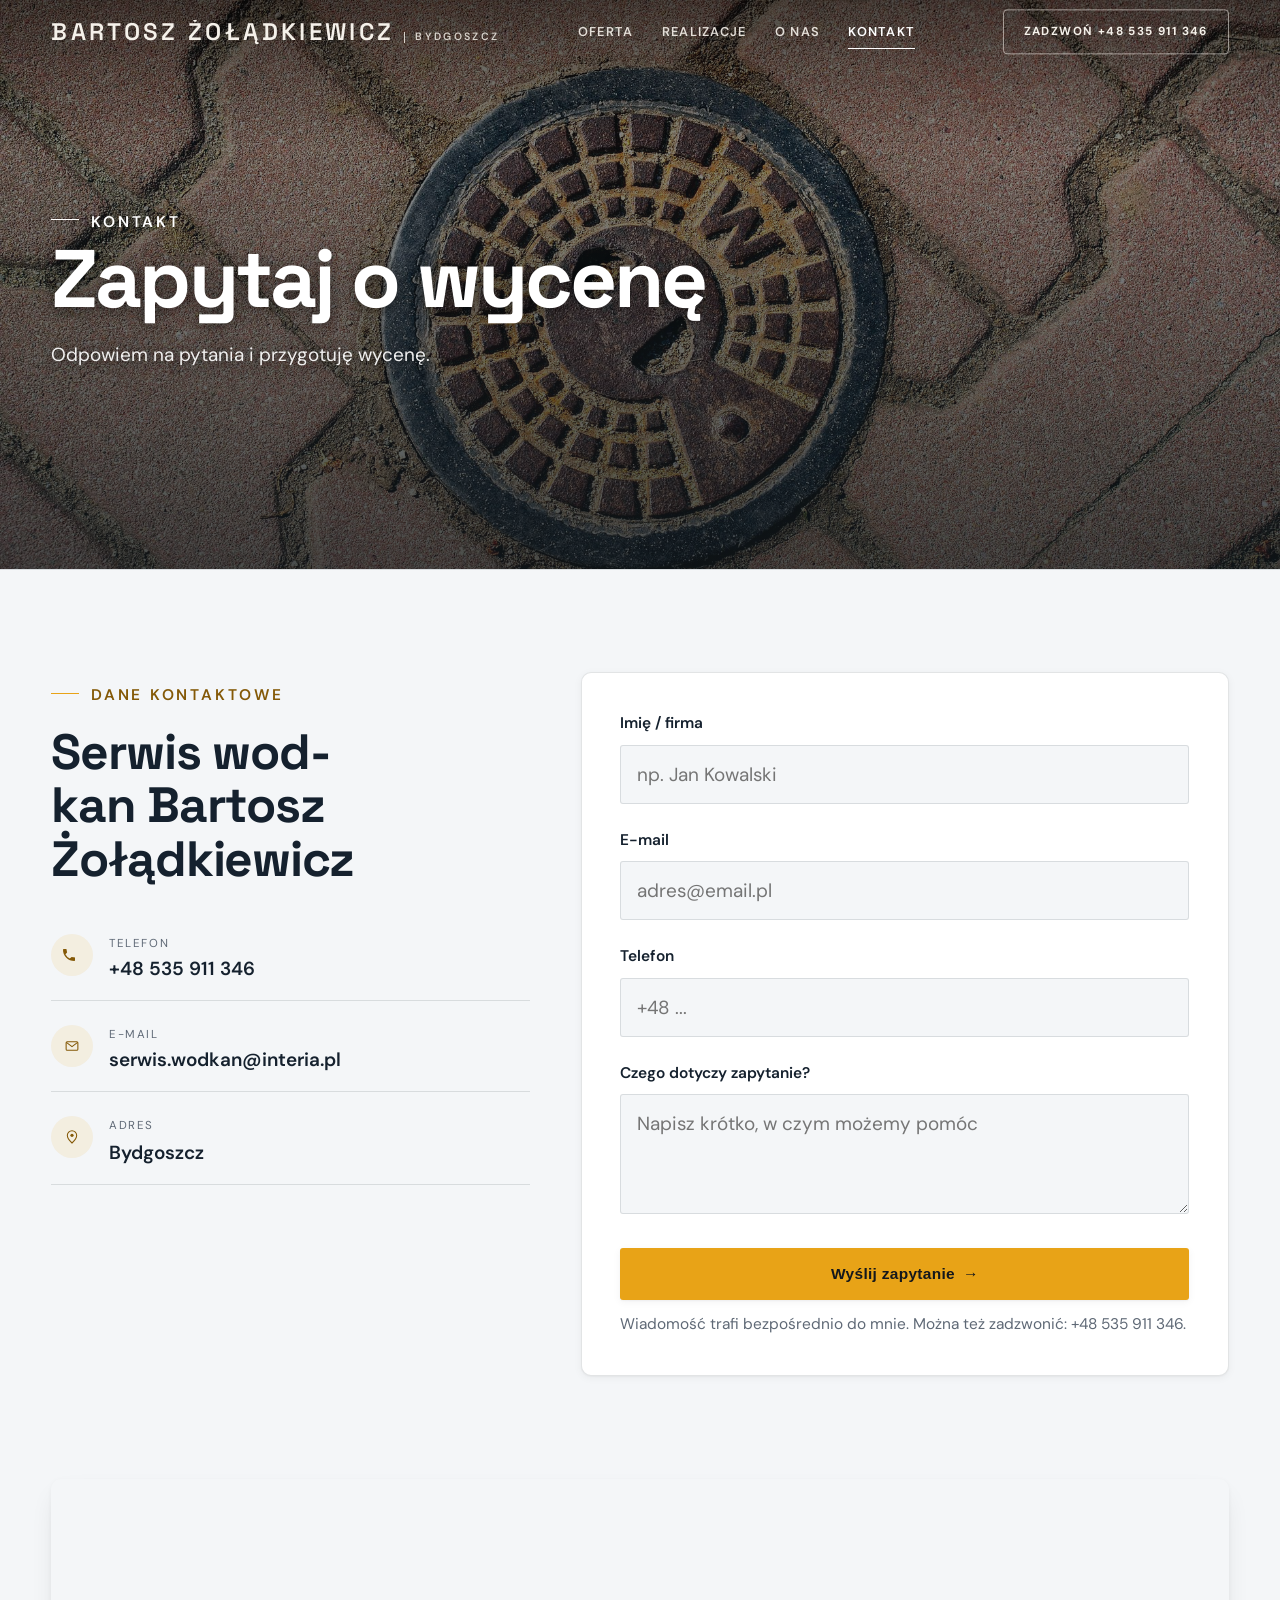
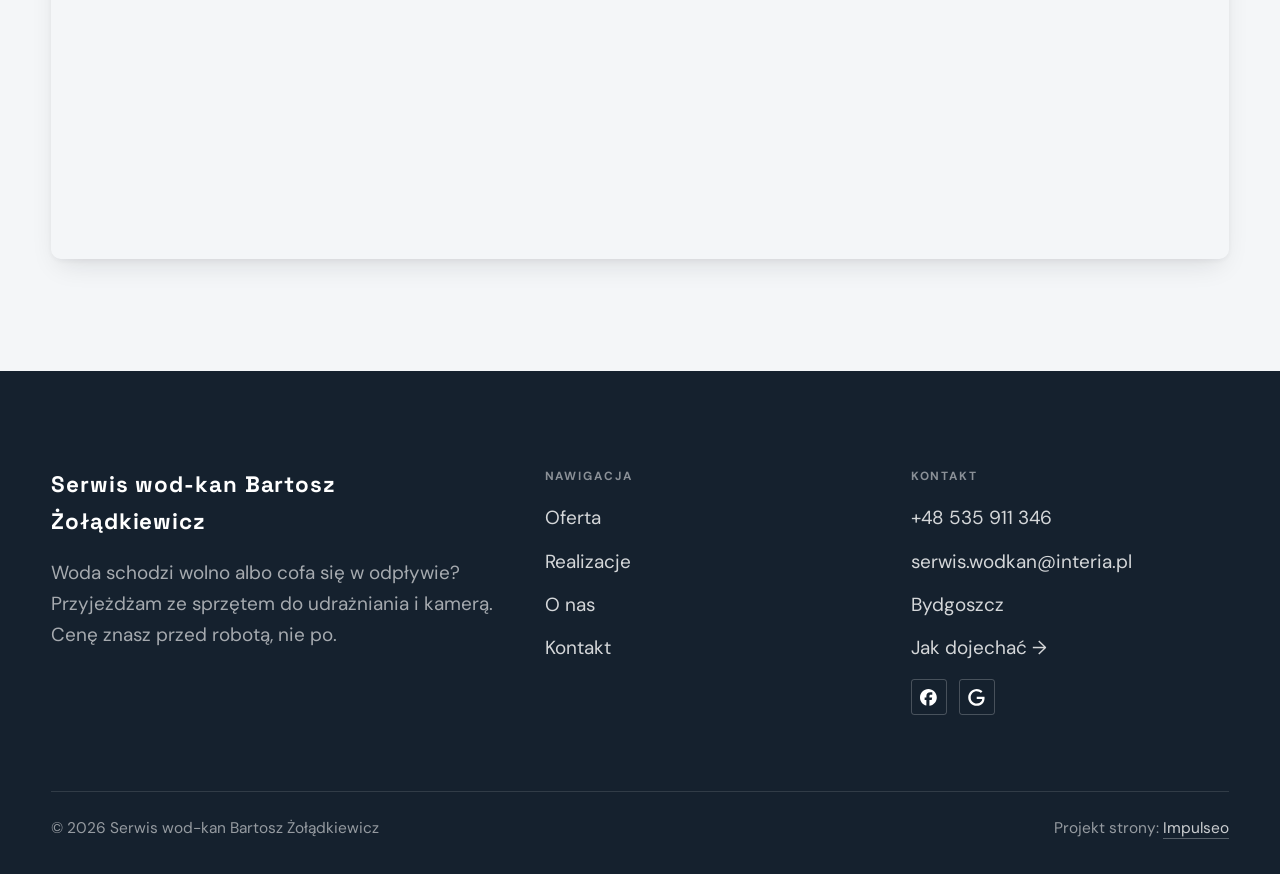
==== kontakt.html @ 0aded5d5 "Demo: Serwis wod-kan Bartosz Żołądkiewicz - udrażnianie kanalizacji, Bydgoszcz Co-Authored-By: Claud" ====
<!DOCTYPE html>
<html lang="pl">
<head>
<meta charset="UTF-8">
<meta name="viewport" content="width=device-width, initial-scale=1.0">
<title>Kontakt - Serwis wod-kan Bartosz Żołądkiewicz</title>
<meta name="description" content="Kontakt Serwis wod-kan Bartosz Żołądkiewicz - Bydgoszcz">
<link rel="canonical" href="https://kris20032.github.io/serwis-wod-kan-bartosz-zoladkiewicz/kontakt.html">
<meta name="robots" content="noindex, nofollow">
<meta property="og:type" content="website">
<meta property="og:locale" content="pl_PL">
<meta property="og:site_name" content="Serwis wod-kan Bartosz Żołądkiewicz">
<meta property="og:title" content="Kontakt - Serwis wod-kan Bartosz Żołądkiewicz">
<meta property="og:description" content="Kontakt Serwis wod-kan Bartosz Żołądkiewicz - Bydgoszcz">
<meta property="og:url" content="https://kris20032.github.io/serwis-wod-kan-bartosz-zoladkiewicz/kontakt.html">
<meta property="og:image" content="https://kris20032.github.io/serwis-wod-kan-bartosz-zoladkiewicz/img/og.jpg">
<meta property="og:image:width" content="1200">
<meta property="og:image:height" content="630">
<meta name="twitter:card" content="summary_large_image">
<link rel="preconnect" href="https://fonts.googleapis.com">
<link rel="preconnect" href="https://fonts.gstatic.com" crossorigin>
<link href="https://fonts.googleapis.com/css2?family=Space+Grotesk:wght@500;600;700&family=DM+Sans:opsz,wght@9..40,400;9..40,500;9..40,600&display=swap" rel="stylesheet">
<link rel="stylesheet" href="assets/styles.css?v=aef503f2">
</head>
<body>

<header class="nav">
  <div class="wrap nav-inner">
    <a class="brand" href="index.html"><span class="name">Bartosz Żołądkiewicz</span><span class="sub">Bydgoszcz</span></a>
    <nav class="nav-links">
      <a href="oferta.html">Oferta</a>
      <a href="realizacje.html">Realizacje</a>
      <a href="o-nas.html">O nas</a>
      <a href="kontakt.html" class="active" aria-current="page">Kontakt</a>
      <a href="tel:+48535911346" class="btn btn-accent">Zadzwoń +48 535 911 346</a>
    </nav>
    <button class="nav-toggle" aria-label="Menu"><span></span><span></span><span></span></button>
  </div>
</header>

<main>
<section class="pagehead">
  <img src="img/g9.jpg" alt="Serwis wod-kan Bartosz Żołądkiewicz - Zapytaj o wycenę" width="1880" height="1253" decoding="async">
  <div class="wrap">
    <span class="eyebrow">Kontakt</span>
    <h1>Zapytaj o wycenę</h1>
    <p>Odpowiem na pytania i przygotuję wycenę.</p>
  </div>
</section>
<section>
  <div class="wrap contact-grid">
    <div class="reveal">
      <span class="eyebrow">Dane kontaktowe</span>
      <h2 style="margin:var(--space-4) 0 var(--space-6)">Serwis wod-kan Bartosz Żołądkiewicz</h2>
      <div class="info-list">
        <div class="info-row"><div class="ic"><svg class="ico-tel" width="16" height="16" viewBox="0 0 24 24" fill="none" aria-hidden="true"><path d="M6.6 10.8a15.5 15.5 0 0 0 6.6 6.6l2.2-2.2a1 1 0 0 1 1-.24 11.4 11.4 0 0 0 3.6.58 1 1 0 0 1 1 1V20a1 1 0 0 1-1 1A17 17 0 0 1 3 4a1 1 0 0 1 1-1h3.5a1 1 0 0 1 1 1c0 1.25.2 2.46.58 3.6a1 1 0 0 1-.25 1l-2.23 2.2Z" fill="currentColor"/></svg></div><div><div class="lbl">Telefon</div><a class="val" href="tel:+48535911346">+48 535 911 346</a></div></div>
        <div class="info-row"><div class="ic"><svg class="ico-mail" width="16" height="16" viewBox="0 0 24 24" fill="none" aria-hidden="true"><rect x="3.2" y="5.5" width="17.6" height="13" rx="1.6" stroke="currentColor" stroke-width="1.6"/><path d="M4 7l8 6 8-6" stroke="currentColor" stroke-width="1.6" stroke-linecap="round" stroke-linejoin="round"/></svg></div><div><div class="lbl">E-mail</div><a class="val" href="mailto:serwis.wodkan@interia.pl">serwis.wodkan@interia.pl</a></div></div>
        <div class="info-row"><div class="ic"><svg class="ico-pin" width="16" height="16" viewBox="0 0 24 24" fill="none" aria-hidden="true"><path d="M12 21s7-6.1 7-11.5A7 7 0 0 0 5 9.5C5 14.9 12 21 12 21Z" stroke="currentColor" stroke-width="1.6" fill="none"/><circle cx="12" cy="9.5" r="2.4" fill="currentColor"/></svg></div><div><div class="lbl">Adres</div><div class="val">Bydgoszcz</div></div></div>
      </div>
    </div>
    <div class="reveal">
      <form class="form" action="https://formsubmit.co/serwis.wodkan@interia.pl" method="POST">
        <input type="hidden" name="_subject" value="Zapytanie ze strony Serwis wod-kan Bartosz Żołądkiewicz">
        <input type="hidden" name="_captcha" value="false">
        <input type="hidden" name="_template" value="table">
        <div class="fld"><label for="name">Imię / firma</label><input id="name" name="name" type="text" placeholder="np. Jan Kowalski" required></div>
        <div class="fld"><label for="email">E-mail</label><input id="email" name="email" type="email" placeholder="adres@email.pl" required></div>
        <div class="fld"><label for="phone">Telefon</label><input id="phone" name="phone" type="tel" placeholder="+48 ..."></div>
        <div class="fld"><label for="msg">Czego dotyczy zapytanie?</label><textarea id="msg" name="message" placeholder="Napisz krótko, w czym możemy pomóc" required></textarea></div>
        <button type="submit" class="btn btn-accent" style="width:100%;justify-content:center">Wyślij zapytanie <span class="arr">→</span></button>
        <p class="note">Wiadomość trafi bezpośrednio do mnie. Można też zadzwonić: +48 535 911 346.</p>
      </form>
    </div>
  </div>
</section>
<section style="padding-top:0">
  <div class="wrap reveal">
    <iframe class="map" title="Serwis wod-kan Bartosz Żołądkiewicz - Bydgoszcz" src="https://maps.google.com/maps?q=53.0558554%2C18.5044099&z=15&output=embed" loading="lazy" referrerpolicy="no-referrer-when-downgrade"></iframe>
  </div>
</section>
</main>

<footer>
  <div class="wrap">
    <div class="foot-grid">
      <div class="foot-brand">
        <div class="name">Serwis wod-kan Bartosz Żołądkiewicz</div>
        <p>Woda schodzi wolno albo cofa się w odpływie? Przyjeżdżam ze sprzętem do udrażniania i kamerą. Cenę znasz przed robotą, nie po.</p>
      </div>
      <div class="foot-col">
        <h4>Nawigacja</h4>
        <a href="oferta.html">Oferta</a>
        <a href="realizacje.html">Realizacje</a>
        <a href="o-nas.html">O nas</a>
        <a href="kontakt.html">Kontakt</a>
      </div>
      <div class="foot-col">
        <h4>Kontakt</h4>
        <a href="tel:+48535911346">+48 535 911 346</a>
        <a href="mailto:serwis.wodkan@interia.pl">serwis.wodkan@interia.pl</a>
        <p>Bydgoszcz</p>
        <a href="https://www.google.com/maps?cid=15929788150945494113" target="_blank" rel="noopener">Jak dojechać →</a>
      <div class="foot-soc">
        <a class="soc" href="https://www.facebook.com/profile.php?id=61592146282906" target="_blank" rel="noopener" aria-label="Facebook - Serwis wod-kan Bartosz Żołądkiewicz"><svg viewBox="0 0 24 24" aria-hidden="true" focusable="false"><path d="M9.101 23.691v-7.98H6.627v-3.667h2.474v-1.58c0-4.085 1.848-5.978 5.858-5.978.401 0 .955.042 1.468.103a8.68 8.68 0 0 1 1.141.195v3.325a8.623 8.623 0 0 0-.653-.036 26.805 26.805 0 0 0-.733-.009c-.707 0-1.259.096-1.675.309a1.686 1.686 0 0 0-.679.622c-.258.42-.374.995-.374 1.752v1.297h3.919l-.386 2.103-.287 1.564h-3.246v8.245C19.396 23.238 24 18.179 24 12.044c0-6.627-5.373-12-12-12s-12 5.373-12 12c0 5.628 3.874 10.35 9.101 11.647Z" fill="currentColor"/></svg></a>
        <a class="soc" href="https://www.google.com/maps?cid=15929788150945494113" target="_blank" rel="noopener" aria-label="Google - Serwis wod-kan Bartosz Żołądkiewicz"><svg viewBox="0 0 24 24" aria-hidden="true" focusable="false"><path d="M12.48 10.92v3.28h7.84c-.24 1.84-.853 3.187-1.787 4.133-1.147 1.147-2.933 2.4-6.053 2.4-4.827 0-8.6-3.893-8.6-8.72s3.773-8.72 8.6-8.72c2.6 0 4.507 1.027 5.907 2.347l2.307-2.307C18.747 1.44 16.133 0 12.48 0 5.867 0 .307 5.387.307 12s5.56 12 12.173 12c3.573 0 6.267-1.173 8.373-3.36 2.16-2.16 2.84-5.213 2.84-7.667 0-.76-.053-1.467-.173-2.053H12.48z" fill="currentColor"/></svg></a>
      </div>
      </div>
    </div>
    <div class="foot-bot">
      <span>© 2026 Serwis wod-kan Bartosz Żołądkiewicz</span>
      <span>Projekt strony: <a class="foot-credit" href="https://impulseo.pl" target="_blank" rel="noopener">Impulseo</a></span>
    </div>
  </div>
</footer>
<div class="sticky-call"><a class="sc-call" href="tel:+48535911346"><svg class="ico-tel" width="16" height="16" viewBox="0 0 24 24" fill="none" aria-hidden="true"><path d="M6.6 10.8a15.5 15.5 0 0 0 6.6 6.6l2.2-2.2a1 1 0 0 1 1-.24 11.4 11.4 0 0 0 3.6.58 1 1 0 0 1 1 1V20a1 1 0 0 1-1 1A17 17 0 0 1 3 4a1 1 0 0 1 1-1h3.5a1 1 0 0 1 1 1c0 1.25.2 2.46.58 3.6a1 1 0 0 1-.25 1l-2.23 2.2Z" fill="currentColor"/></svg> Zadzwoń</a><a class="sc-quote" href="kontakt.html">Umów termin</a></div>
<div class="demo-wazne" data-do="2026-09-28" data-cykl="3" hidden><svg class="dw-ico" width="13" height="13" viewBox="0 0 24 24" fill="none" aria-hidden="true"><circle cx="12" cy="12" r="8.6" stroke="currentColor" stroke-width="1.8"/><path d="M12 7.2V12l3.3 2" stroke="currentColor" stroke-width="1.8" stroke-linecap="round"/></svg><span class="dw-txt"></span></div>

<script src="assets/main.js"></script>
</body>
</html>
---- assets/styles.css ----
/* ============================================================
   STOLBASZ — premium, architektoniczny B2B fit-out
   Jasna paleta, zero brązu. System wg premium-web-craft.
   Projekt strony: Impulseo (impulseo.pl)
   ============================================================ */

:root{
  /* PALETA — jasna, architektoniczna, chłodna */
  --paper:#F4F6F8;          /* główne tło */
  --paper-2:#E7EBEF;        /* sekcje alternatywne (chłodny jasny szary) */
  --paper-3:#E7EBEF;        /* delikatne wypełnienia */
  --ink:#15212E;            /* tekst główny — chłodny grafit */
  --ink-soft:#243443;       /* nagłówki drugorzędne */
  --muted:#6B7785;          /* tekst poboczny */
  --line:rgba(21,33,46,.12);/* hairline */
  --accent:#E8A317;         /* stonowany petrol-slate — jedyny akcent */
  --accent-d:#C9870C;
  --accent-soft:rgba(232,163,23,.10);
  --dark:#15212E;           /* sekcje ciemne (stopka/CTA) */

  /* HOVER ZDJĘĆ — JEDEN standard dla całego silnika (decyzja K. 04.08.2026, artefakt z wariantami).
     AKTUALNE (K.+Szymon 09.08.2026, wybór z artefaktu 6 wariantów): zoom 1.05 przy 1.4s -
     przy tak długim czasie mocniejszy kadr NIE skacze, tylko „oddycha". Poprzedni standard
     (1.02 / .55s z 04.08) odbierany jako dynamiczny i szybki.
     Spoczynek lekko przygaszony, ale TYLKO tam, gdzie jest mysz (@media hover:hover) —
     na telefonie zdjęcia zostają w pełnej jasności. */
  --img-zoom:1.05;                   /* K.+Szymon 09.08: wariant F z artefaktu porównawczego */
  --img-rest:brightness(.95) saturate(.99);
  --img-hot:brightness(1.06) saturate(1.05);
  --img-dur:1.4s;                    /* K.+Szymon 09.08 (wariant F): powoli = elegancko */
  --img-ease:cubic-bezier(.16,.84,.44,1);  /* miękki ogon, efekt „oddychania" */

  /* ODSTĘPY — skala 4/8 */
  --space-1:4px; --space-2:8px; --space-3:12px; --space-4:16px; --space-5:24px;
  --space-6:32px; --space-7:48px; --space-8:64px; --space-9:96px; --space-10:128px;

  /* TYPOGRAFIA — fluid clamp() (skala podbita 16.07.2026: większe, czytelniejsze litery — uwaga Adama) */
  --text-sm:clamp(.9rem,.87rem + .12vw,1rem);
  --text-base:clamp(1.08rem,1.04rem + .18vw,1.2rem);
  --text-lg:clamp(1.24rem,1.15rem + .34vw,1.44rem);
  --text-h3:clamp(1.34rem,1.22rem + .55vw,1.66rem);
  --text-h2:clamp(2.1rem,1.66rem + 2.1vw,3.1rem);
  --text-h1:clamp(2.9rem,2.1rem + 4vw,5.1rem);

  /* PROMIENIE — architektoniczne, raczej ostre */
  --r-sm:3px; --r-md:6px; --r-lg:10px;

  /* RUCH */
  --ease:cubic-bezier(.25,.46,.45,.94); --dur:.24s;

  /* CIENIE — miękkie, warstwowe */
  --sh-sm:0 1px 2px rgba(16,24,32,.04), 0 2px 8px rgba(16,24,32,.05);
  --sh-md:0 2px 6px rgba(16,24,32,.05), 0 12px 28px -8px rgba(16,24,32,.12);
  --sh-lg:0 6px 14px rgba(16,24,32,.07), 0 26px 56px -18px rgba(16,24,32,.22);

  --hairline:1px solid var(--line);

  --font-display:'Space Grotesk','Inter',sans-serif;
  --font-body:'DM Sans','Inter',sans-serif;
}

*{box-sizing:border-box;margin:0;padding:0}
html{scroll-behavior:smooth}
body{
  font-family:var(--font-body);
  font-size:var(--text-base);
  line-height:1.65;
  color:var(--ink);
  background:var(--paper);
  -webkit-font-smoothing:antialiased;
  text-rendering:optimizeLegibility;
}
img{max-width:100%;height:auto;display:block}  /* height:auto = width/height z atrybutów trzyma proporcje (TOP#12) */
a{color:inherit;text-decoration:none}

.wrap{width:min(92%,1180px);margin-inline:auto}
section{padding-block:clamp(52px,6.5vw,96px)}

h1,h2,h3{font-family:var(--font-display);font-weight:700;line-height:1.08;letter-spacing:-.02em;color:var(--ink)}
h1{font-size:var(--text-h1);letter-spacing:-.035em}
h2{font-size:var(--text-h2);letter-spacing:-.025em}
h3{font-size:var(--text-h3)}
/* MIARA — długość wiersza. WCAG 2.2 SC 1.4.8: max 80 znaków; Butterick: 45–90.
   68ch daje realnie 72–78 znaków polskiego tekstu, czyli z zapasem pod granicą.
   Wcześniej limit miał TYLKO <p> — <li>, <blockquote> i <dd> nie miały żadnego,
   i to jedyny powód, dla którego 23 bloki na dwóch oddanych stronach jadą po
   83–106 znaków w wierszu (pomiar 07.08.2026, bramka `miara`).
   ⚠️ Listy i definicje ograniczamy TYLKO bez klasy: `ul`/`ol` z klasą to u nas
   układ (siatki kafli, menu), a nie tekst ciągły — tam miarę wyznacza układ. */
/* 60ch, nie 68ch (K. 10.08): po zmianie fontów na węższe kroje (DM Sans i spółka)
   w 68ch mieściło się ~90 znaków - bramka pikselowa słusznie zgłaszała przekroczenie
   granicy 80. Pomiar na żywej przeglądarce: 60ch = 90 znaków, 53ch = ~78 znaków, czyli normę WCAG 1.4.8. */
:root{ --miara:53ch }
p{max-width:min(100%,var(--miara))}
blockquote,
ul:not([class])>li, ol:not([class])>li,
dl:not([class])>dd{max-width:min(100%,var(--miara))}

/* ⚠️ Świadomie BEZ wyjątku `.tile p,.card p,.svc p{max-width:none}`, choć nasuwa się sam:
   te akapity BYŁY już ograniczone (stare `p{max-width:65ch}`), więc „wyjątek" nie odblokowałby
   niczego nowego — tylko ROZLUŹNIŁ stan sprzed zmiany na wszystkich demach naraz.
   `figcaption` żadna z reguł wyżej nie dotyczy, więc też nie potrzebuje zwolnienia. */

/* ŁAMANIE. `balance` wyrównuje długości wierszy w nagłówku, `pretty` pilnuje ostatniego
   wiersza akapitu, żeby nie został w nim jeden wyraz. Obsługiwane od Chrome 117 /
   Safari 17.5; starsze przeglądarki po prostu ignorują tę własność.
   `text-wrap:pretty` nie występowało dotąd ANI RAZ w silniku ani w repo klientów. */
h1,h2,h3,.lead,.lede{text-wrap:balance}
p,li,blockquote,dd{text-wrap:pretty}

.eyebrow{
  font-family:var(--font-body);
  font-size:var(--text-sm);
  font-weight:600;
  letter-spacing:.18em;
  text-transform:uppercase;
  color:var(--accent);
  display:inline-flex;align-items:center;gap:var(--space-3);
}
/* flex:none + margin-top = kreska trzyma się PIERWSZEJ linii. Wcześniej align-items:center
   centrowało ją względem całego bloku i przy zawinięciu (długi kicker typu
   „…WNĘTRZ · LESZNO · OD 2019") druga linia lądowała z brzydkim wcięciem. */
.eyebrow{align-items:flex-start}
.eyebrow>*,.eyebrow{text-wrap:balance}   /* dlugi kicker lamal sie na sierote typu samo „2019" w drugiej linii */
.eyebrow::before{content:"";width:28px;height:1px;background:var(--accent);display:inline-block;flex:none;margin-top:.62em}

.muted{color:var(--muted)}
.lead{font-size:var(--text-lg);line-height:1.55;color:var(--ink-soft);max-width:50ch}

/* ---------- BUTTONS ---------- */
.btn{
  display:inline-flex;align-items:center;gap:var(--space-2);
  font-weight:600;font-size:var(--text-sm);letter-spacing:.02em;
  padding:var(--space-4) var(--space-6);
  border-radius:var(--r-sm);
  transition:transform var(--dur) var(--ease),box-shadow var(--dur) var(--ease),background var(--dur) var(--ease);
  cursor:pointer;border:1px solid transparent;
}
.btn-accent{background:var(--accent);color:#fff;box-shadow:var(--sh-sm)}
.btn-accent:hover{background:var(--accent-d);transform:translateY(-2px);box-shadow:var(--sh-md)}
.btn-accent:active{transform:translateY(0);box-shadow:var(--sh-sm)}
.btn-ghost{background:transparent;color:var(--ink);border-color:var(--line)}
.btn-ghost:hover{border-color:var(--accent);color:var(--accent);transform:translateY(-2px)}
.btn-light{background:#fff;color:var(--ink);box-shadow:var(--sh-sm)}
.btn-light:hover{transform:translateY(-2px);box-shadow:var(--sh-md)}
.btn .arr{transition:transform var(--dur) var(--ease)}
.btn:hover .arr{transform:translateX(4px)}

/* ---------- NAV ---------- */
.nav{
  position:sticky;top:0;z-index:50;
  background:color-mix(in srgb,var(--paper) 88%,transparent);
  backdrop-filter:saturate(140%) blur(10px);
  border-bottom:var(--hairline);
}
.nav-inner{display:flex;align-items:center;justify-content:space-between;gap:var(--space-5);height:72px}
/* ANTY-NACHODZENIE (K. 05.08.2026): długa nazwa firmy + przycisk z pełnym numerem nie mieściły się w pasku
   i flex ściskał linki PONIŻEJ ich treści - "Kontakt" wchodził na ramkę "Zadzwoń +48 ...". Teraz ustępuje
   nazwa marki (skrót wielokropkiem), a menu i przycisk nigdy się nie kurczą ani nie zachodzą na siebie. */
.brand{display:flex;flex-direction:column;line-height:1;min-width:0;flex:0 1 auto}
.brand .name{font-family:var(--font-display);font-weight:800;font-size:1.35rem;letter-spacing:.04em;white-space:nowrap;overflow:hidden;text-overflow:ellipsis}
.brand .sub{font-size:.62rem;letter-spacing:.34em;text-transform:uppercase;color:var(--muted);margin-top:5px;white-space:nowrap;overflow:hidden;text-overflow:ellipsis}
.nav-links{display:flex;align-items:center;gap:var(--space-6);flex:0 0 auto}
.nav-links a{font-size:var(--text-sm);font-weight:500;color:var(--ink-soft);position:relative;padding-block:4px;white-space:nowrap;transition:color var(--dur) var(--ease)}
.nav-links a::after{content:"";position:absolute;left:0;bottom:0;width:0;height:1.5px;background:var(--accent);transition:width var(--dur) var(--ease)}
.nav-links a:hover,.nav-links a.active{color:var(--ink)}
.nav-links a:hover::after,.nav-links a.active::after{width:100%}
.nav-links .btn{padding:var(--space-2) var(--space-5)}
/* przyciski w nav: właściwy kolor (przebij .nav-links a) + bez podkreślenia */
.nav-links a.btn-accent{color:#fff}
.nav-links a.btn-ghost,.nav-links a.btn-light{color:var(--ink)}
/* CTA w pasku: NIE podkreślenie spod linków menu, ale ten sam przelatujący błysk,
   co na wszystkich innych przyciskach (zgłoszenie K. 13.08.2026 - „na hero jest efekt
   światła przechodzącego przez przycisk, na navbarze go nie ma, a mają być identyczne").
   Reguła `.nav-links a::after` jest silniejsza od `.btn::after`, więc trzeba jej
   geometrię wyzerować i wpisać połysk z nazwy - samo `display:none` gasiło efekt. */
.nav-links a.btn::after{
  display:block;content:"";position:absolute;inset:0;z-index:-1;pointer-events:none;
  width:auto;height:auto;border-radius:inherit;   /* kasuje geometrię podkreślenia (width:0;height:1.5px) */
  background:linear-gradient(100deg,transparent 32%,rgba(255,255,255,.20) 50%,transparent 68%);
  translate:-120% 0}
@media (prefers-reduced-motion:no-preference){
  .nav-links a.btn:hover::after{translate:120% 0;transition:translate .75s var(--mt-ease,cubic-bezier(.16,.84,.44,1))}
}
.nav-toggle{display:none;background:none;border:none;cursor:pointer;flex-direction:column;gap:5px;padding:8px}
.nav-toggle span{width:24px;height:2px;background:var(--ink);transition:var(--dur)}
/* Ciasny zakres MIĘDZY menu mobilnym a pełnym pulpitem: zbijamy odstępy i nazwę marki,
   żeby wszystko zmieściło się naturalnie, zanim w ogóle dojdzie do skracania wielokropkiem. */
@media(max-width:1280px) and (min-width:921px){
  .nav-links{gap:var(--space-4)}
  .nav-links .btn{padding:var(--space-2) var(--space-4)}
  .brand .name{font-size:1.15rem}
}

/* ---------- HERO (split) ---------- */
.hero{position:relative;overflow:hidden;border-bottom:var(--hairline)}
.hero-grid{display:grid;grid-template-columns:1.05fr .95fr;gap:clamp(24px,4vw,60px);align-items:center;
  padding-block:clamp(36px,4.5vw,64px)}
.hero-copy .eyebrow{margin-bottom:var(--space-5)}
.hero-copy h1{margin-bottom:var(--space-5)}
.hero-copy .lead{margin-bottom:var(--space-7)}
.hero-actions{display:flex;flex-wrap:wrap;gap:var(--space-4)}
.hero-art{position:relative;aspect-ratio:4/3;border-radius:var(--r-lg);overflow:hidden;box-shadow:var(--sh-lg)}
.hero-art img{width:100%;height:100%;object-fit:cover}
.hero-art::after{content:"";position:absolute;inset:0;background:linear-gradient(180deg,transparent 55%,rgba(18,24,28,.28))}
.hero-badge{position:absolute;left:var(--space-5);bottom:var(--space-5);z-index:2;
  background:rgba(252,252,251,.94);backdrop-filter:blur(4px);
  border-radius:var(--r-md);padding:var(--space-4) var(--space-5);box-shadow:var(--sh-md);max-width:78%}
.hero-badge strong{display:block;font-family:var(--font-display);font-size:1rem;letter-spacing:-.01em}
.hero-badge span{font-size:var(--text-sm);color:var(--muted)}

/* ---------- HERO duży / kinowy (strona główna) ---------- */
.hero-cine{position:relative;min-height:clamp(560px,82vh,840px);min-height:clamp(560px,82svh,840px);display:flex;align-items:center;overflow:hidden;border-bottom:var(--hairline)}
.hero-cine>img{position:absolute;inset:0;width:100%;height:100%;object-fit:cover;z-index:0}
.hero-cine::after{content:"";position:absolute;inset:0;z-index:1;
  background:linear-gradient(95deg,rgba(13,18,23,.86) 0%,rgba(13,18,23,.64) 32%,rgba(13,18,23,.24) 62%,rgba(13,18,23,.04) 100%)}
.hero-cine .wrap{position:relative;z-index:2;padding-block:var(--space-8)}
.hero-cine .hero-copy{max-width:660px}
.hero-cine .eyebrow{color:#fff;margin-bottom:var(--space-5)}
.hero-cine .eyebrow::before{background:#fff}
.hero-cine h1{color:#fff;margin-bottom:var(--space-5);font-size:clamp(2.9rem,2rem + 4.4vw,5.2rem);text-wrap:balance}
.hero-cine .lead{color:rgba(255,255,255,.92);max-width:48ch;margin-bottom:var(--space-7)}
.hero-cine .hero-actions{display:flex;flex-wrap:wrap;gap:var(--space-4)}
/* NISKIE OKNO (laptop z dokiem i paskami przeglądarki ma ~700-780 px wysokości widoku):
   H1 do 5.2rem + długi lead nie mieściły się i przyciski wypadały POD krawędź ekranu -
   klient widział stronę bez ani jednego CTA. Skalujemy w dół, zamiast przycinać treść. */
@media(min-width:821px) and (max-height:820px){
  .hero-cine{min-height:clamp(520px,94svh,780px)}
  .hero-cine .wrap{padding-block:var(--space-6)}
  .hero-cine h1{font-size:clamp(2.2rem,1.5rem + 2.6vw,3.6rem);margin-bottom:var(--space-4)}
  .hero-cine .eyebrow{margin-bottom:var(--space-4)}
  .hero-cine .lead{margin-bottom:var(--space-5);max-width:44ch}
}
@media(max-width:680px){
  .hero-cine{min-height:clamp(520px,76vh,640px);min-height:clamp(520px,76svh,640px);align-items:flex-end}
  .hero-cine::after{background:linear-gradient(0deg,rgba(13,18,23,.9) 6%,rgba(13,18,23,.45) 55%,rgba(13,18,23,.25) 100%)}
  .hero-cine .wrap{padding-bottom:var(--space-9)}
  /* TELEFON (~90% oglądających): lead potrafił zająć 8 linii i zepchnąć CTA poza pierwszy ekran.
     Zwężamy interlinię i skalę - treści nie ucinamy, bo to ona sprzedaje. */
  .hero-cine .lead{font-size:.98rem;line-height:1.5;margin-bottom:var(--space-5)}
  .hero-cine .eyebrow{font-size:.72rem;letter-spacing:.13em;margin-bottom:var(--space-4)}
  .hero-cine .eyebrow::before{width:20px}
  .hero-cine h1{margin-bottom:var(--space-4)}
}

/* full-bleed hero variant (podstrony) */
.pagehead{position:relative;min-height:46vh;min-height:46svh;display:flex;align-items:flex-end;overflow:hidden;border-bottom:var(--hairline)}
.pagehead img{position:absolute;inset:0;width:100%;height:100%;object-fit:cover}
/* 10.08.2026 (decyzja K.): mocniejsze przyciemnienie + cień pod tekstem. Bramka mierzyła na
   nagłówkach podstron 3,38-3,43:1 przy wymaganych 4,5 — jasne zdjęcie (hala, śnieg, niebo)
   podchodziło pod biały tekst. Zdjęcia klientów są różne, więc kontrast musi dawać WARSTWA,
   a nie szczęśliwy dobór kadru. */
.pagehead::after{content:"";position:absolute;inset:0;background:linear-gradient(180deg,rgba(18,24,28,.40),rgba(18,24,28,.76))}
.pagehead .wrap{position:relative;z-index:2;padding-block:var(--space-9);color:#fff}
.pagehead h1{color:#fff;max-width:18ch;text-shadow:0 2px 16px rgba(0,0,0,.55)}
.pagehead .eyebrow{color:#fff}
.pagehead .eyebrow::before{background:#fff}
.pagehead p{color:rgba(255,255,255,.92);margin-top:var(--space-4);max-width:54ch;text-shadow:0 1px 12px rgba(0,0,0,.5)}

/* ---------- STRIP (pasek skrótów / liczby) ---------- */
.strip{background:var(--dark);color:#fff}
/* PASEK HASEŁ — standard 04.08.2026 (decyzja K.): 5 haseł w JEDNYM rzędzie, tekst WYŚRODKOWANY,
   węższe marginesy boczne niż reszta strony (pasek ma iść szerzej), równe wysokości kolumn. */
.strip .wrap{width:min(96%,1440px);display:grid;grid-template-columns:repeat(5,1fr);
  gap:var(--space-5);padding-block:var(--space-7);align-items:stretch}
.strip .item .k{font-family:var(--font-display);font-size:clamp(1.05rem,.82rem + .85vw,1.55rem);
  font-weight:800;letter-spacing:-.02em;color:#fff;line-height:1.18;text-wrap:balance}
.strip .item .v{font-size:var(--text-sm);color:rgba(255,255,255,.66);margin-top:var(--space-2);line-height:1.4}
.strip .item{border-left:2px solid var(--accent);padding-inline:var(--space-4);
  text-align:center;display:flex;flex-direction:column;justify-content:center}
/* liczba kolumn = liczba haseł, żeby ostatnie nie zostawało samo w drugim rzędzie.
   Klasę n-N nadaje multipage.py; domyślnie (bez klasy) pasek jest 5-kolumnowy. */
.strip.n-2 .wrap{grid-template-columns:repeat(2,1fr)}
.strip.n-3 .wrap{grid-template-columns:repeat(3,1fr)}
.strip.n-4 .wrap{grid-template-columns:repeat(4,1fr);gap:var(--space-6)}
.strip.n-4 .item .k{font-size:clamp(1.3rem,1rem + 1.1vw,2rem)}
.strip.n-6 .wrap{grid-template-columns:repeat(6,1fr);gap:var(--space-4)}
.strip.n-6 .item .k{font-size:clamp(.98rem,.8rem + .7vw,1.35rem)}
/* równe łamanie: zamiast "długa linia + jedno słowo" obie linie zbliżonej długości */
.strip .item .k{text-wrap:balance}

/* ---------- SECTION HEAD ---------- */
.head{max-width:48rem;margin-bottom:var(--space-8)}
.head.center{margin-inline:auto;text-align:center}
.head .eyebrow{margin-bottom:var(--space-4)}
.head h2{margin-bottom:var(--space-4)}
.head p{color:var(--muted);font-size:var(--text-lg);line-height:1.55}
.head.center p{margin-inline:auto}

/* ---------- INTRO SPLIT ---------- */
.split{display:grid;grid-template-columns:.92fr 1.08fr;gap:clamp(28px,5vw,80px);align-items:center}
.split.rev{grid-template-columns:1.08fr .92fr}
.split.rev .split-art{order:-1}
.split-art{position:relative;aspect-ratio:5/4;border-radius:var(--r-lg);overflow:hidden;box-shadow:var(--sh-lg)}
.split-art img{width:100%;height:100%;object-fit:cover}
.split-copy h2{margin-bottom:var(--space-5)}
.split-copy p+p{margin-top:var(--space-4)}
.split-copy .btn{margin-top:var(--space-6)}

/* ---------- SERVICES (zakres) ---------- */
.svc-grid{display:grid;grid-template-columns:repeat(auto-fit,minmax(280px,1fr));gap:var(--space-5)}
.svc{background:#fff;border:var(--hairline);border-radius:var(--r-md);padding:var(--space-7) var(--space-6);
  transition:transform var(--dur) var(--ease),box-shadow var(--dur) var(--ease),border-color var(--dur) var(--ease);
  position:relative;overflow:hidden}
.svc::before{content:"";position:absolute;left:0;top:0;width:3px;height:0;background:var(--accent);transition:height var(--dur) var(--ease)}
.svc:hover{transform:translateY(-4px);box-shadow:var(--sh-md);border-color:transparent}
.svc:hover::before{height:100%}
.svc .ic{font-family:var(--font-display);font-size:.8rem;font-weight:700;letter-spacing:.12em;color:var(--accent);margin-bottom:var(--space-4)}
.svc h3{margin-bottom:var(--space-3);font-size:1.22rem}
.svc p{color:var(--muted);font-size:var(--text-base);line-height:1.6}

/* big detailed service rows */
.svc-row{display:grid;grid-template-columns:.8fr 1.2fr;gap:clamp(20px,4vw,60px);align-items:center;padding-block:var(--space-8)}
.svc-row+.svc-row{border-top:var(--hairline)}
.svc-row.rev{grid-template-columns:1.2fr .8fr}
/* Naprzemienny układ wierszy oferty: co drugi wiersz ma zdjęcie po PRAWEJ.
   Było `order:-1` — martwy kod, bo zdjęcie i tak jest pierwszym dzieckiem w HTML,
   więc wszystkie wiersze wyglądały identycznie (zdjęcie zawsze z lewej), a `rev`
   zmieniało tylko szerokość kolumn. Znalezione 29.07.2026 przy różnicowaniu kierunków
   animacji (pomiar pozycji: art.mid 390/502 przy row.mid 756 — zawsze lewa strona). */
.svc-row.rev .svc-row-art{order:2}
.svc-row-art{aspect-ratio:4/3;border-radius:var(--r-md);overflow:hidden;box-shadow:var(--sh-md)}
.svc-row-art img{width:100%;height:100%;object-fit:cover}
.svc-row h3{font-size:1.5rem;margin-bottom:var(--space-4)}
.svc-row .num{font-family:var(--font-display);font-size:.85rem;font-weight:700;letter-spacing:.14em;color:var(--accent);display:block;margin-bottom:var(--space-3)}
.svc-row ul{list-style:none;margin-top:var(--space-4);display:flex;flex-direction:column;gap:var(--space-2)}
.svc-row li{position:relative;padding-left:var(--space-5);color:var(--muted);font-size:var(--text-base)}
.svc-row li::before{content:"";position:absolute;left:0;top:.62em;width:8px;height:1px;background:var(--accent)}

/* ---------- GALLERY (realizacje) ---------- */
.gallery{display:grid;grid-template-columns:repeat(12,1fr);gap:var(--space-4);grid-auto-rows:200px}
/* GALERIA MASONRY — pionowe zdjęcia (portrety beauty/wellness) bez przycinania: kolumny, height auto */
.gallery-masonry{column-count:3;column-gap:var(--space-4)}
@media(max-width:900px){.gallery-masonry{column-count:2}}
@media(max-width:560px){.gallery-masonry{column-count:1}}
.gallery-masonry .m-tile{break-inside:avoid;margin:0 0 var(--space-4);padding:0;position:relative;overflow:hidden;border-radius:var(--r-md);border:1px solid var(--line)}
.gallery-masonry .m-tile img{width:100%;height:auto;display:block}
.gallery-masonry .m-tile .cap{position:absolute;left:0;right:0;bottom:0;padding:var(--space-4);color:#fff;background:linear-gradient(0deg,rgba(0,0,0,.55),transparent);font-size:var(--text-sm)}
.gallery-masonry .m-tile .cap small{display:block;font-weight:400;opacity:.78;letter-spacing:.04em;text-transform:uppercase;font-size:.66rem;margin-top:3px}
.tile{position:relative;overflow:hidden;border-radius:var(--r-md);box-shadow:var(--sh-sm);
  transition:transform var(--dur) var(--ease),box-shadow var(--dur) var(--ease)}
.tile img{width:100%;height:100%;object-fit:cover;
  transition:transform var(--img-dur) var(--img-ease),filter var(--img-dur) var(--img-ease)}
.tile:hover{box-shadow:var(--sh-md)}
.tile .cap{position:absolute;left:0;right:0;bottom:0;padding:var(--space-5) var(--space-4) var(--space-4);
  /* mocniejszy spad + cien pod tekstem: na JASNYCH zdjeciach klienta (biale fronty, sciany)
     slaby gradient dawal kontrast ~1.5:1 zamiast wymaganych 3.6:1 (bramka wygladu, 10.08.2026) */
  background:linear-gradient(transparent 10%,rgba(18,24,28,.55) 40%,rgba(18,24,28,.88) 68%,rgba(18,24,28,.99));color:#fff;
  text-shadow:0 1px 2px rgba(0,0,0,.85),0 2px 10px rgba(0,0,0,.55);
  font-size:var(--text-sm);font-weight:600;letter-spacing:.01em;
  opacity:0;transform:translateY(8px);transition:var(--dur) var(--ease)}
.tile:hover .cap{opacity:1;transform:translateY(0)}
.tile .cap small{display:block;font-weight:400;opacity:.78;letter-spacing:.04em;text-transform:uppercase;font-size:.66rem;margin-top:3px}
/* bento spans */
.t-wide{grid-column:span 6}
.t-tall{grid-column:span 6;grid-row:span 2}
.t-std{grid-column:span 6}
.t-third{grid-column:span 4}
.t-two3{grid-column:span 8}

/* ---------- TRUST / WIARYGODNOŚĆ ---------- */
.trust{background:var(--paper-2)}
.trust-grid{display:grid;grid-template-columns:repeat(auto-fit,minmax(240px,1fr));gap:var(--space-5);margin-top:var(--space-7)}
.trust-card{background:#fff;border-radius:var(--r-md);padding:var(--space-7) var(--space-6);box-shadow:var(--sh-sm);border-top:3px solid var(--accent)}
.trust-card .big{font-family:var(--font-display);font-size:clamp(1.8rem,1.3rem + 1.6vw,2.6rem);font-weight:800;letter-spacing:-.02em;color:var(--ink);line-height:1}
.trust-card h3{font-size:1.12rem;margin:var(--space-3) 0 var(--space-2)}
.trust-card p{color:var(--muted);font-size:var(--text-base);line-height:1.55}

/* ---------- CTA band ---------- */
.cta{background:var(--dark);color:#fff;position:relative;overflow:hidden}
/* telefon w CTA: na ciemnym tle biały (domyślnie), rodziny z JASNYM tłem CTA
   nadpisują to u siebie - wcześniej kolor siedział w stylu inline i wygrywał z rodziną. */
.cta .btn-ghost-cta{color:#fff;border-color:rgba(255,255,255,.3)}
.cta .wrap{display:grid;grid-template-columns:1.4fr .6fr;gap:var(--space-7);align-items:center;position:relative;z-index:2}
.cta h2{color:#fff;max-width:20ch}
.cta p{color:rgba(255,255,255,.74);margin-top:var(--space-4)}
.cta-actions{display:flex;flex-direction:column;gap:var(--space-3);align-items:flex-start}
.cta::before{content:"";position:absolute;right:-80px;top:-80px;width:360px;height:360px;border-radius:50%;
  background:radial-gradient(circle,var(--accent-soft),transparent 70%)}

/* ---------- CONTACT ---------- */
.contact-grid{display:grid;grid-template-columns:.85fr 1.15fr;gap:clamp(28px,4vw,56px);align-items:start}
.info-list{display:flex;flex-direction:column;gap:var(--space-2)}
.info-row{display:flex;gap:var(--space-4);align-items:flex-start;padding-block:var(--space-4);border-bottom:var(--hairline)}
.info-row .ic{flex:none;width:42px;height:42px;display:grid;place-items:center;border-radius:50%;
  background:var(--accent-soft);color:var(--accent);font-size:1.05rem}
.info-row .lbl{font-size:.72rem;letter-spacing:.14em;text-transform:uppercase;color:var(--muted)}
.info-row .val{font-weight:600;font-size:var(--text-base);margin-top:2px}
.info-row a.val:hover{color:var(--accent)}
.map{border:none;border-radius:var(--r-lg);box-shadow:var(--sh-md);width:100%;height:100%;min-height:380px;filter:grayscale(.2) contrast(1.02)}
.form{background:#fff;border:var(--hairline);border-radius:var(--r-lg);padding:clamp(24px,3vw,40px);box-shadow:var(--sh-sm)}
.form .fld{margin-bottom:var(--space-5)}
.form label{display:block;font-size:var(--text-sm);font-weight:600;margin-bottom:var(--space-2)}
.form input,.form textarea{width:100%;font-family:inherit;font-size:var(--text-base);color:var(--ink);
  padding:var(--space-4);border:var(--hairline);border-radius:var(--r-sm);background:var(--paper);transition:border-color var(--dur)}
.form input:focus,.form textarea:focus{outline:none;border-color:var(--accent);background:#fff}
.form textarea{resize:vertical;min-height:120px}
.form .note{font-size:var(--text-sm);color:var(--muted);margin-top:var(--space-3)}

/* ---------- FOOTER ---------- */
footer{background:var(--dark);color:#fff;padding-block:var(--space-9) var(--space-6)}
.foot-grid{display:grid;grid-template-columns:1.4fr 1fr 1fr;gap:var(--space-7);margin-bottom:var(--space-8)}
.foot-brand .name{font-family:var(--font-display);font-weight:800;font-size:1.4rem;letter-spacing:.04em}
.foot-brand p{color:rgba(255,255,255,.62);margin-top:var(--space-4);font-size:var(--text-base);max-width:38ch}
.foot-col h4{font-size:.74rem;letter-spacing:.16em;text-transform:uppercase;color:rgba(255,255,255,.5);margin-bottom:var(--space-4)}
.foot-col a,.foot-col p{display:block;color:rgba(255,255,255,.82);font-size:var(--text-base);margin-bottom:var(--space-3)}
.foot-col a:hover{color:#fff}
.foot-bot{border-top:1px solid rgba(255,255,255,.12);padding-top:var(--space-5);display:flex;justify-content:space-between;flex-wrap:wrap;gap:var(--space-3);
  font-size:var(--text-sm);color:rgba(255,255,255,.55)}
.foot-bot a:hover{color:#fff}
/* Podpis w stopce = klikalny link do impulseo.pl (31.07.2026). Ma być WIDOCZNIE klikalny,
   ale nie krzyczeć - stąd sam kolor jaśniejszy + delikatne podkreślenie na najeździe. */
.foot-bot a.foot-credit{color:rgba(255,255,255,.78);text-decoration:none;border-bottom:1px solid rgba(255,255,255,.28)}
.foot-bot a.foot-credit:hover{color:#fff;border-bottom-color:#fff}

/* ---------- REVEAL ---------- */
.reveal{opacity:0;transform:translateY(22px);transition:opacity .6s var(--ease),transform .6s var(--ease)}
.reveal.in{opacity:1;transform:none}

/* ---------- RESPONSIVE ---------- */
@media(max-width:920px){
  .hero-grid,.split,.split.rev,.svc-row,.svc-row.rev,.cta .wrap,.contact-grid,.foot-grid{grid-template-columns:1fr}
  .split.rev .split-art,.svc-row.rev .svc-row-art{order:0}
  .hero-art{aspect-ratio:16/10;max-height:420px}
  .strip .wrap,.strip.n-2 .wrap,.strip.n-3 .wrap,.strip.n-4 .wrap,.strip.n-6 .wrap{grid-template-columns:repeat(2,1fr);gap:var(--space-6)}
  .strip .item .k,.strip.n-6 .item .k{font-size:clamp(1.3rem,1.1rem + 1vw,2rem)}
  .gallery{grid-auto-rows:180px}
  .t-wide,.t-tall,.t-std,.t-third,.t-two3{grid-column:span 6}
  .t-tall{grid-row:span 1}
  .cta-actions{flex-direction:row;flex-wrap:wrap}
  .foot-grid{gap:var(--space-6)}
}
@media(max-width:680px){
  .nav-links{position:fixed;inset:72px 0 auto 0;background:var(--paper);flex-direction:column;align-items:stretch;
    gap:0;padding:var(--space-4) 6%;border-bottom:var(--hairline);box-shadow:var(--sh-md);
    transform:translateY(-120%);transition:transform var(--dur) var(--ease)}
  .nav-links.open{transform:translateY(0)}
  .nav-links a{padding-block:var(--space-4);border-bottom:var(--hairline)}
  .nav-links .btn{margin-top:var(--space-3);justify-content:center}
  .nav-toggle{display:flex}
  .strip .wrap,.strip.n-2 .wrap,.strip.n-3 .wrap,.strip.n-4 .wrap,.strip.n-6 .wrap{grid-template-columns:1fr}
  .gallery{grid-template-columns:repeat(6,1fr)}
  .foot-grid{grid-template-columns:1fr}
}
@media(prefers-reduced-motion:reduce){
  /* audyt 09.08 TOP#14: samo skrócenie duration przy animacji INFINITE = stroboskop
     (pętla .01ms miga ekranem); iteration-count:1 gasi pętlę naprawdę. Pseudoelementy
     też - tła hero (gastro/studio) animują ::before/img, blanket na * ich nie łapał. */
  *,*::before,*::after{animation-duration:.01ms!important;animation-iteration-count:1!important;animation-delay:0s!important;transition:none!important}
  .reveal{opacity:1!important;transform:none!important}
  html{scroll-behavior:auto}
}

/* ============================================================
   PREMIUM LAYER — destylat deep-researchu branż (anty-AI, spokój).
   Zmienne STOLBASZ (--accent/--ink/--paper/--line/--dark). Ruch ledwo
   zauważalny, krzywa cubic-bezier(.16,.84,.44,1); prefers-reduced-motion
   pokryte blanketem wyżej. Karty hairline zamiast cieni = #1 sygnał „nie-AI".
   ============================================================ */

/* więcej oddechu między sekcjami (liderzy: 110-130px) */
section{padding-block:clamp(64px,8vw,128px)}

/* 1) Aksamitny reveal — dłuższa, miękka krzywa zamiast „skoku" */
.reveal{transition:opacity .9s cubic-bezier(.16,.84,.44,1),transform .9s cubic-bezier(.16,.84,.44,1);will-change:opacity,transform}
/* stagger TYLKO w galerii (tam pozycja = porządek dzieci) */
.gallery .reveal:nth-child(2){transition-delay:.07s}
.gallery .reveal:nth-child(3){transition-delay:.14s}
.gallery .reveal:nth-child(4){transition-delay:.21s}
.gallery .reveal:nth-child(5){transition-delay:.28s}
.gallery .reveal:nth-child(6){transition-delay:.35s}

/* 2) Hero STATYCZNY na .hero-cine — Ken Burns CAŁKIEM WYŁĄCZONY 26.06 (3. zgłoszenie Szymona).
   GENEZA: animowanie scale na <img> hero z teksturami (cegły/framugi) re-samplinguje obraz
   klatka po klatce → na części ekranów drobne drganie/shimmer = „heroshot się trzęsie".
   translateY usunięto wcześniej, scale-only + will-change/GPU NIE wystarczyły do GWARANCJI gładkości.
   Krzysztof zażądał pewności („make sure, że błąd się nie pojawi") > efekt. Zero animacji = 0% drgania.
   Delikatny zoom zostaje TYLKO w pełnoekranowych hero gastro/studio (hg-bg/hs-bg — tło, inny
   mechanizm, chwalone, nigdy nie zgłaszane). NIE wracać do KB na .hero-cine bez realnego testu
   na sprzęcie klienta — to ryzyko regresji „trzęsienia”. */
/* BEZPIECZNY "wow" na hero = jednorazowy FADE-IN (opacity), nie zoom.
   opacity nie dotyka bitmapy → gładkie na KAŻDYM zdjęciu/ekranie/GPU, zero ryzyka migotania.
   Geometryczny ruch (scale/translate) na .hero-cine jest ZAKAZANY (bramka pilnuje). */
@keyframes heroFade{from{opacity:0}to{opacity:1}}
.hero-cine>img{transform:none;animation:heroFade 1.1s ease-out both}

/* 3) Akcentowy hairline pod nagłówkiem sekcji, który „rysuje się" przy wejściu */
.head h2{position:relative;padding-bottom:18px}
.head h2::after{content:"";position:absolute;left:0;bottom:0;height:1px;width:0;background:var(--accent);transition:width 1s cubic-bezier(.16,.84,.44,1) .15s}
.head.center h2::after{left:50%;transform:translateX(-50%)}
.head.reveal.in h2::after,.head.center.reveal.in h2::after{width:54px}

/* 4) Karty HAIRLINE zamiast cieni/zaokrągleń (najmocniejszy anty-AI detal) */
.svc{background:transparent;border:1px solid var(--line);border-radius:var(--r-sm);box-shadow:none}
.svc:hover{box-shadow:none;border-color:var(--accent);transform:translateY(-3px)}
.trust-card{background:transparent;box-shadow:none;border:1px solid var(--line);border-top:2px solid var(--accent);border-radius:var(--r-sm)}
.tile{box-shadow:none;border-radius:var(--r-sm)}
.tile:hover{box-shadow:none}

/* 5) Sticky-nav kondensuje się po przewinięciu (sygnał dopracowania) */
.nav{transition:box-shadow .4s ease,background .4s ease}
.nav.is-stuck{box-shadow:0 1px 0 var(--line),0 14px 30px -24px rgba(0,0,0,.45)}
.nav-inner{transition:height .35s var(--ease)}
.nav.is-stuck .nav-inner{height:60px}

/* 6) MANIFESTO — pełnoekranowy cytat-bohater (zastępuje generyczne „Dlaczego my") */
.manifesto{background:var(--paper-2);text-align:center}
.manifesto .wrap{max-width:60rem}
.manifesto p{font-family:var(--font-display);font-style:italic;font-size:clamp(1.6rem,1rem + 2.4vw,2.8rem);line-height:1.32;color:var(--ink-soft);margin-inline:auto;max-width:26ch;position:relative;padding-top:var(--space-8)}
.manifesto p::before{content:"";position:absolute;top:0;left:50%;transform:translateX(-50%);width:54px;height:1px;background:var(--accent)}
.manifesto p span{color:var(--accent);font-style:italic}

/* 7) GATEWAYS — 3 duże bramy-zdjęcia (zamiast paska menu usług) */
.gateways{display:grid;grid-template-columns:repeat(3,1fr);gap:var(--space-4)}
.gateway{position:relative;aspect-ratio:3/4;overflow:hidden;border-radius:var(--r-sm);display:block}
.gateway img{width:100%;height:100%;object-fit:cover;
  transition:transform var(--img-dur) var(--img-ease),filter var(--img-dur) var(--img-ease)}
.gateway::after{content:"";position:absolute;inset:0;background:linear-gradient(180deg,transparent 38%,rgba(18,24,28,.74))}
/* ===== HOVER ZDJĘĆ — jedno miejsce dla WSZYSTKICH kafli ze zdjęciem (K. 04.08.2026) ===== */
@media(hover:hover){
  .tile img,.gateway img,.m-tile img{filter:var(--img-rest)}
  .tile:hover img,
  .gateway:hover img,
  .m-tile:hover img{transform:scale(var(--img-zoom));filter:var(--img-hot)}
}
.m-tile img{transition:transform var(--img-dur) var(--img-ease),filter var(--img-dur) var(--img-ease)}
.gateway .g-ttl{position:absolute;left:0;right:0;bottom:0;z-index:2;padding:var(--space-6) var(--space-5);color:#fff;font-family:var(--font-display);font-size:1.45rem;letter-spacing:-.01em;line-height:1.15}
.gateway .g-ttl small{display:block;font-family:var(--font-body);font-size:var(--text-sm);font-weight:400;opacity:.82;letter-spacing:.03em;margin-top:5px}
@media(max-width:760px){.gateways{grid-template-columns:1fr}.gateway{aspect-ratio:16/10}}

/* 8) LOGO klienta w nagłówku (gdy podane --logo) */
/* 52px domyślnie (feedback Bartka 06.07.2026: 40px ginęło, uwaga padła 3x; ~56px sprawdzone na żywym demie anna-borowiec-makeup) */
.brand-logo{height:64px;width:auto;max-width:300px;object-fit:contain;display:block}
.nav.is-stuck .brand-logo{height:52px}
@media(max-width:680px){.brand-logo{height:46px;max-width:210px}}


/* === RWD: nagłówki na wąskich ekranach (dodane 17.07.2026 razem z fixem clamp) ===
   Po przywróceniu działania clamp() dolna granica --text-h1 (2.9rem) rozpychała
   dokument przy długich polskich słowach na telefonach. Tu ją zjeżdżamy. */
@media (max-width:560px){
  :root{
    --text-h1:clamp(1.9rem, 1.15rem + 4.4vw, 2.7rem);
    --text-h2:clamp(1.5rem, 1rem + 3vw, 2.1rem);
  }
  .hero-cine h1{font-size:clamp(1.9rem, 1.15rem + 4.4vw, 2.7rem)}
  h1,h2{overflow-wrap:break-word}
}

/* GODZINY (godziny_grid z briefu) — dzień po lewej, godziny po prawej. Wcześniej BRAK stylu
   powodował sklejenie "Poniedziałek-Piątek8:00-20:00" (dodane 2026-07-21). Neutralne dla dem bez grafiku. */
.godz{display:flex;flex-direction:column;gap:2px;max-width:440px;margin-top:8px}
.godz-row{display:flex;justify-content:space-between;align-items:baseline;gap:24px;padding:10px 0;border-bottom:1px solid var(--line)}
.godz-row:last-child{border-bottom:0}
.godz-row b{font-weight:600;color:var(--ink)}
.godz-row span{color:var(--muted);white-space:nowrap}

/* === FAQ (lekcja 08.08.2026) ===
   Sekcja faq_klinika() trafia NIE tylko do rodziny „klinika" (multipage.py: także układ FACHOWCY),
   a style leżały wyłącznie w families/klinika.css — u hydraulika/dekarza FAQ renderowało się jako
   goła lista <details> z domyślnym trójkącikiem przeglądarki (wpadka: demo Instalatorstwo Gała).
   Dlatego baza. Rodzina może to nadpisać na wierzchu. */
.faq-list{max-width:48rem;margin:var(--space-8) auto 0;display:flex;flex-direction:column;gap:var(--space-3)}
.faq-item{border:1px solid var(--line);border-radius:var(--r-md);background:var(--paper);padding:var(--space-4) var(--space-5)}
.faq-item summary{font-family:var(--font-display);font-weight:600;color:var(--ink);cursor:pointer;list-style:none;display:flex;justify-content:space-between;gap:1rem}
.faq-item summary::-webkit-details-marker{display:none}
.faq-item summary::after{content:"+";color:var(--accent-d);font-weight:700;font-size:1.2rem;line-height:1}
.faq-item[open] summary::after{content:"-"}
.faq-item p{color:var(--ink-soft);font-size:var(--text-base);line-height:1.6;margin:var(--space-3) 0 0}

/* === LICZBA OPINII PRZY SEKCJI OPINII (08.08.2026, wzorzec irismeble.pl, decyzja K.) ===
   Trzy cytaty bez kontekstu czyta się jak „firma ma trzy opinie". Ta linijka mówi wprost,
   ile ich jest naprawdę - dane i tak przychodzą z reconu i szły dotąd wyłącznie do hero.
   Baza, nie rodzina: sekcja opinii renderuje się we WSZYSTKICH układach, a style opinii
   leżą per rodzina - bez tego u części rodzin linijka byłaby gołym tekstem (ta sama pułapka
   co z FAQ wyżej). Rodzina może nadpisać na wierzchu. */
.op-meta{
  text-align:center;margin:calc(var(--space-3) * -1) 0 var(--space-6);
  color:var(--muted);font-size:var(--text-base);letter-spacing:.01em;
}
.op-meta .ico-star{color:var(--accent-d);margin-right:2px}

/* --- licznik ważności DEMA (pomysł K. 09.08) - tylko wersje pokazowe --- */
.demo-wazne{position:fixed;top:calc(var(--nav-h, 64px) + 14px);right:14px;z-index:95;
  display:inline-flex;align-items:center;gap:.45em;
  background:rgba(21,25,28,.82);color:#fff;font-size:.72rem;font-weight:600;letter-spacing:.01em;
  padding:.42em .8em .42em .62em;border-radius:999px;backdrop-filter:saturate(140%) blur(8px);
  border:1px solid rgba(255,255,255,.14);box-shadow:0 10px 24px -14px rgba(0,0,0,.6);
  pointer-events:none;
  /* NIE pokazuje się przy wejściu (K. 09.08) - wjeżdża dopiero po zejściu z hero */
  opacity:0;transform:translateY(-10px);
  transition:opacity .7s var(--ease),transform .7s var(--ease)}
.demo-wazne.is-on{opacity:1;transform:none}
.demo-wazne .dw-ico{flex:none;opacity:.85}
.demo-wazne b{font-weight:700;font-variant-numeric:tabular-nums;color:#FFD9A3}
.demo-wazne .dw-zeg{font-variant-numeric:tabular-nums;font-feature-settings:"tnum";
  opacity:.72;margin-left:.15em;letter-spacing:.01em}
.demo-wazne.is-pilne{background:rgba(150,32,28,.9);border-color:rgba(255,255,255,.2)}
.demo-wazne .dw-pilne{color:#FFE0DE}
@media(max-width:820px){.demo-wazne{top:auto;bottom:70px;right:10px}}

/* --- pasek mini-opinii pod hero (audyt 09.08 TOP#27) - tylko przy realnych recenzjach --- */
.opinie-mini{padding-block:0;border-bottom:var(--hairline)}
.opinie-mini .om-row{display:grid;grid-template-columns:repeat(3,1fr);gap:var(--space-6);padding-block:var(--space-5)}
.opinie-mini .om-item blockquote{font-size:var(--text-sm);color:var(--ink-soft);line-height:1.5;margin:0}
.opinie-mini .om-autor{display:block;margin-top:var(--space-2);font-size:.78rem;font-weight:600;color:var(--muted);letter-spacing:.04em}
@media(max-width:820px){.opinie-mini .om-row{grid-template-columns:1fr;gap:var(--space-4)}
  .opinie-mini .om-item:nth-child(n+3){display:none}}

/* --- AKCENT-TEKST (audyt 09.08 TOP#11/12, decyzja K.) ---------------------------
   Kolor firmowy jest jasny, dopóki nie musi być literą. --accent zostaje żywy
   (kreski, przyciski, pasek haseł); litera akcentowa na JASNYM tle bierze
   --accent-text (dokleja palette_auto; domyślnie accent-d). Tylko color -
   border/background/pseudo zostają żywe. Ciemna sekcja CTA = wyjątek. */
:root{--accent-text:var(--accent-d)}
.eyebrow, .svc .ic, .svc-row .num, .info-row .ic, .info-row a.val:hover,
.manifesto p span, .faq-item summary::after, .op-meta .ico-star, .op-star,
.fu-cta, .obszar-list li:hover, .btn-ghost:hover, .nav.nav-solid .brand .sub,
.proces-os .pc-cur, .os-on .proces-os .proces-line > li.os-done .pno { color:var(--accent-text) }
.cta .eyebrow { color:var(--accent) }

/* --- dostępność (audyt 09.08 TOP#23, podzbiór bezpieczny) --- */
html{scroll-padding-top:84px}                       /* kotwice nie chowają się pod sticky-nav */
:focus-visible{outline:2px solid var(--accent-text);outline-offset:2px}  /* widoczny fokus tylko z klawiatury */
main{display:block}

/* --- kafelek „Zobacz opinie w Google" (K. 09.08) - znak marki zamiast gołego linku --- */
.op-meta{text-align:center;max-width:none;margin-inline:auto}
.op-google{display:inline-flex;align-items:center;gap:.6em;
  padding:.62em 1.15em;border:1px solid var(--line);border-radius:999px;
  background:var(--paper);color:var(--ink);font-size:var(--text-sm);font-weight:600;
  transition:border-color var(--dur) var(--ease),box-shadow var(--dur) var(--ease),transform var(--dur) var(--ease)}
.op-google .op-g-ico{flex:none}                        /* oficjalny 4-kolorowy znak Google */
.op-google .arr{transition:transform var(--dur) var(--ease)}
.op-google:hover{border-color:var(--accent);box-shadow:var(--sh-sm);transform:translateY(-1px)}
.op-google:hover .arr{transform:translateX(3px)}

/* ============================================================
   HOVER KART I KAFLI - JEDEN STANDARD DLA WSZYSTKICH RODZIN (K. 10.08:
   „każde demo ma wyglądać tak premium"). Wcześniej premium-hover miała tylko
   rodzina fachowców (.fu-row), reszta rodzin renderowała karty bez reakcji.
   Zasada ta sama: reakcja NATYCHMIAST (0s), gaśnięcie łagodne; ledwie widoczne
   tło, kreska akcentu z lewej, strzałka rusza. Zero cieni-poduszek.
   ⛔ Świadomie POMIJAMY kafle ze zdjęciem (.tile/.gateway/.m-tile) - tam działa
   już zoom 1.05/1.4s i dokładanie ramek by go zabiło.
   ============================================================ */
.card, .svc, .gateway-txt, .menu-cat, .prod-card, .pak-card, .faq-item, .obj-tile{
  position:relative;transition:background .22s ease-out,border-color .22s ease-out}
.card::before, .menu-cat::before, .prod-card::before, .pak-card::before{
  content:"";position:absolute;left:0;top:0;bottom:0;width:3px;background:var(--accent);
  transform:scaleY(0);transform-origin:top;transition:transform .09s ease-out;border-radius:2px}
@media(hover:hover){
  .card:hover, .svc:hover, .menu-cat:hover, .prod-card:hover, .pak-card:hover{
    background:color-mix(in srgb,var(--accent) 9%,transparent);
    border-color:color-mix(in srgb,var(--accent) 45%,var(--line));
    transition-duration:0s}
  .card:hover::before, .menu-cat:hover::before,
  .prod-card:hover::before, .pak-card:hover::before{transform:scaleY(1)}
  .card:hover .arr, .svc:hover .arr, .menu-cat:hover .arr{transform:translateX(.3rem)}
}
.card .arr, .svc .arr, .menu-cat .arr{display:inline-block;transition:transform .1s ease-out}

/* ============================================================
   PLAKIETKA OPINII GOOGLE (K. 13.08.2026, wzór od Marcelego)
   Jedna forma we WSZYSTKICH układach hero (hg/hk/hs/ha/hd/tb/kt) zamiast
   gołego tekstu „★ Ocena 4,4 w Google · 7 opinii". Cudza ocena to najmocniejszy
   dowód zaufania na stronie - ma wyglądać jak odznaka, nie jak podpis.
   Tło i obwódka liczone z KOLORU TEKSTU, więc ta sama plakietka działa na
   ciemnym zdjęciu (biały napis → jasna mgiełka) i na jasnej sekcji (ciemny
   napis → delikatny szary). Zero osobnych wariantów do utrzymania.
   ============================================================ */
.g-badge{
  display:inline-flex;align-items:center;gap:.62em;
  padding:.52em 1em;border-radius:999px;
  background:color-mix(in srgb,currentColor 8%,transparent);
  border:1px solid color-mix(in srgb,currentColor 20%,transparent);
  -webkit-backdrop-filter:blur(6px);backdrop-filter:blur(6px);
  font-size:.98rem;line-height:1;font-weight:500;letter-spacing:.01em;
  white-space:nowrap;vertical-align:middle;max-width:100%}
.g-badge .gb-ico,.g-badge .gb-stars{flex:none}
.g-badge .gb-ocena{font-weight:700;font-size:1.08em;letter-spacing:.01em}
.g-badge .gb-txt{opacity:.92}
@media(max-width:560px){
  .g-badge{gap:.45em;padding:.45em .8em;font-size:.86rem}
  .g-badge .gb-stars{width:62px;height:12.4px}
  .g-badge .gb-ico{width:16px;height:16px}
}

/* === rodzina: fachowcy === */
/* ============================================================
   RODZINA: FACHOWCY (hydraulik/elektryk/remont/brukarstwo/ogrodzenia)
   Doklejane NA WIERZCH base.css. Dziedziczy paletę/fonty skórki (trade/elektryk).
   Filozofia: telefon-bohater + zaufanie + „bezpłatna wycena". Spokój, nie krzyk.
   (count-up i podwójny iframe mapy świadomie pominięte - krytyka blueprintu.)
   ============================================================ */

/* --- PROCES - oś „jak pracujemy" (podpis rodziny, czego nie ma w meblach) --- */
.proces{background:var(--paper-2)}
.proces-line{list-style:none;display:grid;grid-template-columns:repeat(4,1fr);gap:var(--space-5);position:relative;margin:0;padding:0}
.proces-line li{position:relative;padding-top:var(--space-7)}
.proces-line li::before{content:"";position:absolute;top:14px;left:0;right:0;height:1px;background:var(--line)}
.proces-line li:last-child::before{right:50%}
.proces-line li:first-child::before{left:50%}
.proces-line li::after{content:"";position:absolute;top:9px;left:calc(50% - 6px);width:11px;height:11px;border-radius:50%;background:var(--accent);box-shadow:0 0 0 4px var(--paper-2)}
.proces-line .pno{font-family:var(--font-display);font-weight:800;font-size:1.5rem;color:var(--accent);letter-spacing:-.02em;display:block;margin-bottom:var(--space-3);text-align:center}
.proces-line h3{font-size:1.1rem;margin-bottom:var(--space-2);text-align:center}
.proces-line p{color:var(--muted);font-size:var(--text-sm);line-height:1.5;text-align:center;max-width:26ch;margin-inline:auto}
@media(max-width:820px){
  .proces-line{grid-template-columns:1fr;gap:0}
  .proces-line li{padding:var(--space-5) 0 var(--space-5) var(--space-7)}
  .proces-line li::before{left:5px;right:auto;top:0;bottom:0;width:1px;height:auto}
  .proces-line li:first-child::before,.proces-line li:last-child::before{left:5px;right:auto}
  .proces-line li::after{top:var(--space-6);left:0}
  .proces-line .pno,.proces-line h3,.proces-line p{text-align:left;margin-inline:0}
}

/* --- OBSZAR DZIAŁANIA - lokalność (chipy z REALNEGO miasta, bez drugiego iframe) --- */
.obszar .head{text-align:center;margin-inline:auto}
.obszar .head .eyebrow{justify-content:center}
.obszar-list{list-style:none;display:flex;flex-wrap:wrap;justify-content:center;gap:var(--space-3);margin:0;padding:0;max-width:60rem;margin-inline:auto}
.obszar-list li{border:1px solid var(--line);border-radius:999px;padding:var(--space-2) var(--space-5);
  font-size:var(--text-sm);font-weight:600;color:var(--ink-soft);transition:border-color .24s var(--ease),color .24s var(--ease)}
.obszar-list li:hover{border-color:var(--accent);color:var(--accent)}
.obszar-list li.is-home{background:var(--accent);border-color:var(--accent);color:#fff}

/* --- STICKY-CALL - dolny pasek mobile (najważniejszy konwerter tej rodziny) --- */
.sticky-call{display:none}
@media(max-width:820px){
  .sticky-call{display:grid;grid-template-columns:1fr 1fr;gap:1px;position:fixed;left:0;right:0;bottom:0;z-index:90;
    background:var(--line);box-shadow:0 -6px 20px -10px rgba(0,0,0,.4);padding-bottom:env(safe-area-inset-bottom,0px);transition:transform .25s ease,opacity .25s ease}
  .sticky-call.schowany{transform:translateY(110%);opacity:0;pointer-events:none}
  .sticky-call a{padding:15px 8px;text-align:center;font-weight:700;font-size:.95rem;letter-spacing:.01em}
  .sc-call{background:var(--accent);color:#fff}
  .sc-quote{background:var(--paper);color:var(--ink)}
  body{padding-bottom:calc(64px + env(safe-area-inset-bottom,0px))}
}

/* --- Blok „Awaria? Dzwoń” (opcjonalny, hydraulik/elektryk) --- */
.awaria{background:var(--dark);color:#fff}
.awaria .wrap{display:flex;flex-wrap:wrap;align-items:center;justify-content:space-between;gap:var(--space-5);padding-block:var(--space-7)}
.awaria h3{color:#fff;font-size:clamp(1.3rem,1rem + 1.2vw,1.8rem)}
.awaria p{color:rgba(255,255,255,.72);margin-top:var(--space-2)}
.awaria .btn-accent{white-space:nowrap}

/* === CERTYFIKATY / CZYM PRACUJEMY (gated: renderuje sie tylko gdy brief poda certy/marki/gwarancja) - mocny lever dla dekarzy === */
.auto-marki .marki-list{display:flex;flex-wrap:wrap;justify-content:center;gap:clamp(.8rem,2.5vw,1.6rem);list-style:none;margin:var(--space-7) 0 0;padding:0}
.auto-marki .marki-list li{font-family:var(--font-display);text-transform:uppercase;letter-spacing:.12em;font-weight:600;
  font-size:clamp(.82rem,1.5vw,1rem);color:var(--ink-soft);padding:.5rem 1rem;border:1px solid var(--line);border-radius:var(--r-sm)}
.marki-gwar{text-align:center;color:var(--muted);font-size:var(--text-sm);margin-top:var(--space-6)}

/* ============================================================
   FAZA 3 - OSOBNY UKŁAD FACHOWCY (research wf_e4ed63db + krytyka z policzonym WCAG). Doklejane na wierzch.
   Tożsamość: ZAUFANIE + DUŻY TELEFON + DOWÓD. Dwublok hero (zdjęcie | lity panel), bezpośrednio, solidnie.
   ============================================================ */

/* --- P0 KONTRAST: bursztyn jako TEKST na jasnym = 2.0 FAIL (policzone). Naprawy (bursztyn->ciemny tekst / ink). --- */
.btn-accent{color:#14171c}                                  /* bursztyn + ciemny tekst = 8.28 PASS */
.sticky-call .sc-call{color:#14171c}                        /* sticky bursztyn + ciemny tekst */
.obszar-list li.is-home{background:var(--ink);border-color:var(--ink);color:#fff}  /* było bursztyn+biel 2.17 -> ink+biel 16.29 */
.proces-line .pno{color:var(--ink-soft)}                    /* numery procesu: było bursztyn 2.0 -> ink-soft (czytelne); kropka osi zostaje bursztyn (grafika) */

/* --- Ikona telefonu (uzywana w hero hf-phone-num; nav styluje silnik NAV NOBU) --- */
.ico-tel{vertical-align:-2px;margin-right:.3em}

/* === HERO FACHOWCY — WARIANT A „PEŁNY EKRAN" (wybór K. 27.07.2026; zastąpił dwublok 46%/54%).
   Powód zmiany: stary dwublok nie dobijał do końca ekranu (zostawał pusty pas nad promise-bar),
   zdjęcie było ucięte w wąski pasek, a dowód (ocena/gwarancja) siedział dopiero niżej w trust-bar.
   Teraz: zdjęcie na pełny ekran + gradient od lewej (tekst czytelny NIE przez wycięty panel,
   tylko przez policzony overlay), gigant-telefon, dowód w pierwszym ekranie.
   Zdjęcie zostaje PIERWSZYM dzieckiem sekcji (blur-guard + mobilny fallback). STATYCZNE, bez Ken Burns.
   Poprzednia wersja: fachowcy.css.bak-20260727-201952-przed-heroA === */
.hero-fach{position:relative;isolation:isolate;display:flex;align-items:center;
  min-height:clamp(560px,92vh,900px);min-height:clamp(560px,92svh,900px)}
.hf-photo{position:absolute;inset:0;width:100%;height:100%;object-fit:cover;display:block;
  background:var(--dark);z-index:-2}                          /* EAGER, bez animacji (zero janku) */
/* Gradient trzyma ciemno DO ~62% szerokości, bo dotąd sięga najdłuższa linia tekstu (.hf-inner 46rem).
   Wcześniejsza wersja jaśniała już od 34% i końcówki linii lądowały na jasnym tle. */
/* 08.08.2026 (lekcja 2026-08-08-010, K.: „czemu hero jest takie ciemne?"): zasłona rozjaśniona.
   Poprzednio 0.95→0.26 przykrywało CAŁY kadr i zdjęcie było ledwo widoczne — a lekcja 2026-08-06-004
   mówi wprost: „nigdy pełne przyciemnienie zdjęcia, zabija kadr". Teraz ciemno tylko POD TEKSTEM
   (lewa część, gdzie stoi .hf-inner), prawa strona prawie odsłonięta. Czytelność napisów dokłada
   text-shadow niżej — cień zamiast koca na całym zdjęciu. */
.hero-fach::after{content:"";position:absolute;inset:0;z-index:-1;
  background:linear-gradient(102deg,rgba(14,17,21,.86) 0%,rgba(14,17,21,.78) 30%,rgba(14,17,21,.52) 55%,rgba(14,17,21,.2) 78%,rgba(14,17,21,.06) 100%)}
/* Cień pod napisami hero — pozwala trzymać zasłonę lekką, a tekst nadal czytelny na jaśniejszym kadrze. */
.hf-kicker,.hf-title,.hf-lead,.hf-phone,.hf-trust{text-shadow:0 1px 2px rgba(0,0,0,.55),0 2px 12px rgba(0,0,0,.35)}
.hf-panel{width:min(92%,1180px);margin-inline:auto;color:#fff;   /* ta sama miara co .wrap w base.css */
  padding:clamp(6.5rem,13vh,9rem) 0 clamp(2.6rem,6vh,3.6rem)}
.hf-inner{max-width:46rem}
/* Akcent SKÓRKI rozjaśniony do czytelności na ciemnym tle. NIE hardkodować bursztynu:
   każda skórka ma swój akcent (elektryk=niebieski, dach=czerwony...), a stały kolor rozjeżdżał
   się z przyciskami. Pierwsza deklaracja = fallback dla przeglądarek bez color-mix.
   Dwa poziomy, bo WCAG stawia różne progi: --accent-lit dla MAŁEGO tekstu (kicker, próg 4.5:1;
   62% daje 7.5 na tle hero), --accent-strong dla DUŻEGO (akcent w H1, próg 3:1; 74% daje 6.1
   i jest wyraźnie widoczny - przy 62% ginął i wyglądał po prostu na biały). Policzone, nie na oko. */
.hero-fach{--accent-lit:rgba(255,255,255,.92);--accent-strong:rgba(255,255,255,.96)}
@supports (color:color-mix(in srgb,red,#fff)){
  .hero-fach{--accent-lit:color-mix(in srgb,var(--accent) 62%,#fff);
             --accent-strong:color-mix(in srgb,var(--accent) 74%,#fff)}
}
.hf-kicker{font-family:var(--font-display);font-weight:700;text-transform:uppercase;letter-spacing:.2em;
  font-size:clamp(.74rem,1.4vw,.88rem);color:var(--accent-lit);display:flex;align-items:center;gap:.8rem}
.hf-kicker::before{content:"";width:34px;height:2px;background:var(--accent-lit);flex:none}
.hf-title{color:#fff;font-family:var(--font-display);font-weight:800;line-height:1.02;letter-spacing:-.022em;
  font-size:clamp(2.3rem,1.6rem + 3.2vw,4.3rem);margin:var(--space-4) 0 var(--space-4);text-wrap:balance}
.hf-title em{font-style:normal;color:var(--accent-strong)}        /* druga część H1 = akcent skórki, rozjaśniony */
.hf-lead{color:rgba(255,255,255,.86);font-size:clamp(1rem,.96rem + .3vw,1.18rem);line-height:1.6;max-width:38rem}
.hf-phone{display:inline-flex;flex-direction:column;gap:.2rem;margin:var(--space-6) 0 var(--space-5);width:fit-content}
.hf-phone-lab{font-size:.74rem;text-transform:uppercase;letter-spacing:.18em;color:rgba(255,255,255,.62);font-weight:600}
.hf-phone-num{font-family:var(--font-display);font-weight:800;color:#fff;font-variant-numeric:tabular-nums;white-space:nowrap;
  font-size:clamp(2rem,1.5rem + 2.4vw,3.05rem);line-height:1;display:inline-flex;align-items:center}
.hf-phone-num .ico-tel{width:.7em;height:.7em;color:var(--accent);margin-right:.35em}   /* ikona bursztyn, cyfry białe */
.hf-phone:hover .hf-phone-num{color:var(--accent-lit)}
.hf-actions{display:flex;flex-wrap:wrap;gap:var(--space-3)}
.hf-ghost{color:#fff;border-color:rgba(255,255,255,.5)}
.hf-trust{margin-top:var(--space-6);padding-top:var(--space-4);border-top:1px solid rgba(255,255,255,.18);
  color:rgba(255,255,255,.9);font-weight:600;font-size:var(--text-sm);letter-spacing:.01em;max-width:38rem}
@media(max-width:820px){
  .hero-fach{min-height:clamp(520px,88svh,760px)}
  /* 08.08.2026: na telefonie było .72→.95, czyli zdjęcia praktycznie nie było widać. Teraz góra kadru
     zostaje odsłonięta, ciemnieje dopiero pod tekstem (tekst na telefonie stoi na dole). */
  .hero-fach::after{background:linear-gradient(178deg,rgba(14,17,21,.28) 0%,rgba(14,17,21,.6) 55%,rgba(14,17,21,.86) 100%)}
  .hf-panel{padding-top:clamp(5.5rem,16vh,7rem)}
  .hf-lead{font-size:1rem}
}
@media(prefers-reduced-motion:reduce){.hero-fach *{animation:none!important}}

/* === PROMISE BAR: zawsze-obecna sygnatura usługowa (anty recon-collapse) === */
.fach-promise{background:var(--paper-2);border-bottom:var(--hairline);padding-block:0}
.fach-promise .wrap{padding-block:var(--space-4)}
.fp-row{list-style:none;margin:0;padding:0;display:flex;flex-wrap:wrap;justify-content:center;align-items:center;gap:clamp(.6rem,2.4vw,2rem)}
.fp-row li{font-family:var(--font-display);font-weight:700;text-transform:uppercase;letter-spacing:.08em;
  font-size:clamp(.72rem,1.3vw,.85rem);color:var(--ink-soft);display:flex;align-items:center}
.fp-row li:not(:last-child)::after{content:"";width:6px;height:6px;border-radius:50%;background:var(--accent);margin-left:clamp(.6rem,2.4vw,2rem)}

/* === TRUST BAR (gated): jasne pasmo, cyfry INK (NIE bursztyn=2.0 FAIL), bursztyn jako kreska pod liczbą === */
.trust-bar{background:var(--paper);border-bottom:var(--hairline)}
.trust-bar .wrap{display:flex;flex-wrap:wrap;align-items:center;justify-content:center;gap:clamp(1rem,3vw,2.6rem);padding-block:var(--space-7)}
.tb-stats{display:flex;flex-wrap:wrap;gap:clamp(1rem,3vw,2.6rem)}
.tb-stat{display:flex;flex-direction:column;align-items:center;text-align:center;padding-bottom:var(--space-2);border-bottom:3px solid var(--accent)}
.tb-num{font-family:var(--font-display);font-weight:800;font-size:clamp(2rem,3vw,2.8rem);line-height:1;color:var(--ink);font-variant-numeric:tabular-nums}
.tb-lab{font-size:.74rem;text-transform:uppercase;letter-spacing:.08em;color:var(--muted);margin-top:.3rem}
.tb-google{font-weight:700;color:var(--ink);font-size:var(--text-base);background:var(--paper-2);border:var(--hairline);border-radius:999px;padding:.5rem 1.1rem;font-variant-numeric:tabular-nums}
.tb-seal{font-family:var(--font-display);font-weight:700;text-transform:uppercase;letter-spacing:.06em;font-size:.85rem;
  color:var(--ink);border:1px solid var(--accent);border-radius:var(--r-sm);padding:.5rem 1rem}

/* === LISTA USŁUG (zamiast bram-nastrojowych): konkret "co + zakres + wycena" === */
.fach-uslugi .fu-list{list-style:none;margin:var(--space-8) 0 0;padding:0;display:flex;flex-direction:column}
.fu-row{display:grid;grid-template-columns:minmax(11rem,1fr) 2fr auto;gap:clamp(1rem,3vw,2.5rem);align-items:center;
  padding-block:var(--space-5);border-top:1px solid var(--line)}
.fu-row:last-child{border-bottom:1px solid var(--line)}
.fu-name{font-family:var(--font-display);font-weight:700;font-size:1.15rem;color:var(--ink)}
.fu-desc{color:var(--muted);font-size:var(--text-sm);line-height:1.55}
.fu-cta{font-weight:700;font-size:var(--text-sm);color:var(--accent-text);white-space:nowrap}
.fu-cta .arr{display:inline-block;transition:transform .1s ease-out}

/* HOVER WIERSZA USŁUGI (K. 09.08: „żeby więcej się działo, ale nie do przesady").
   Cały wiersz jest linkiem, więc reaguje CAŁY: ledwo widoczne rozjaśnienie tła, nazwa
   przesuwa się o włos w stronę czytania, kreska akcentu wjeżdża z lewej, strzałka rusza.
   Zero cieni i ramek - premium to spokojny ruch, nie podświetlony kafel. */
/* reakcja NATYCHMIASTOWA (K. 09.08: „mniejsze opóźnienie") - kursor jest na wierszu,
   więc podświetlenie ma nadążać za palcem; powolne tempo zostaje dla ZDJĘĆ, nie dla UI */
/* Podświetlenie zapala się NATYCHMIAST (0s) i gaśnie łagodnie (.22s) - klasyczny chwyt
   z dobrych interfejsów: reakcja ma wyprzedzać oko, a znikanie nie może mrugać.
   Szybciej już się nie da - to jest zero. */
.fu-row{position:relative;transition:background .22s ease-out}
.fu-row::before{content:"";position:absolute;left:0;top:-1px;bottom:0;width:3px;
  background:var(--accent);transform:scaleY(0);transform-origin:top;
  transition:transform .09s ease-out}
.fu-row .fu-name{transition:transform .1s ease-out,color .1s ease-out}
@media(hover:hover){
  .fu-row:hover{background:color-mix(in srgb,var(--accent) 11%,transparent);transition-duration:0s}
  .fu-row:hover::before{transform:scaleY(1)}
  .fu-row:hover .fu-name{transform:translateX(.42rem)}
  .fu-row:hover .fu-cta{color:var(--accent-text)}
  .fu-row:hover .fu-cta .arr{transform:translateX(.3rem)}
}
.fu-row:focus-within{background:color-mix(in srgb,var(--accent) 11%,transparent)}
.fu-row:focus-within::before{transform:scaleY(1)}
@media(max-width:760px){.fu-row{grid-template-columns:1fr;gap:var(--space-2)}.fu-cta{justify-self:start}}

/* === OPINIE (gated): realne cytaty z reconu === */
.opinie-grid{display:grid;grid-template-columns:repeat(auto-fit,minmax(16rem,1fr));gap:var(--space-6);margin-top:var(--space-8)}
.op-card{margin:0;background:var(--paper);border:1px solid var(--line);border-radius:var(--r-md);padding:var(--space-6);display:flex;flex-direction:column;gap:var(--space-3)}
.op-star{color:var(--accent-d);letter-spacing:.1em;font-size:.95rem}
.op-card blockquote{margin:0;color:var(--ink-soft);font-size:var(--text-base);line-height:1.6}
.op-autor{font-family:var(--font-display);font-weight:700;color:var(--ink);font-size:.95rem}

/* === SUWAK PRZED/PO (kopia z auto.css - CSS nie dziedziczy się między rodzinami; krytyka 5b) === */
.auto-ba .ba-slider{position:relative;--ba-pos:50%;max-width:62rem;margin:var(--space-8) auto 0;aspect-ratio:16/9;
  overflow:hidden;border-radius:var(--r-sm);border:1px solid var(--line);touch-action:none;user-select:none;cursor:ew-resize}
.ba-slider img{position:absolute;inset:0;width:100%;height:100%;object-fit:cover;display:block}
.ba-before-wrap{position:absolute;inset:0;clip-path:inset(0 calc(100% - var(--ba-pos)) 0 0)}
.ba-lab{position:absolute;top:var(--space-4);z-index:3;font-family:var(--font-display);text-transform:uppercase;
  letter-spacing:.1em;font-size:.7rem;color:#fff;background:rgba(10,12,15,.6);padding:.3rem .6rem;border-radius:2px}
.ba-lab-l{left:var(--space-4)}
.ba-lab-r{right:var(--space-4)}
.ba-handle{position:absolute;top:0;bottom:0;left:var(--ba-pos);width:2px;background:var(--accent);transform:translateX(-1px);z-index:4;pointer-events:none}
.ba-handle span{position:absolute;top:50%;left:50%;transform:translate(-50%,-50%);width:38px;height:38px;border-radius:50%;
  background:var(--accent);box-shadow:0 2px 12px rgba(0,0,0,.4);display:flex;align-items:center;justify-content:center}
.ba-handle span::before,.ba-handle span::after{content:"";position:absolute;width:0;height:0;border-block:5px solid transparent}
.ba-handle span::before{left:9px;border-right:6px solid #14171c}
.ba-handle span::after{right:9px;border-left:6px solid #14171c}
.ba-podpis{text-align:center;color:var(--muted);font-size:var(--text-sm);margin-top:var(--space-5)}

/* ============================================================
   SEKCJA OBJAWÓW "Co się dzieje?" (audyt 09.08 TOP#31, klepnięta przez K.).
   Kafle-objawy pod paskiem obietnic; GATED na pack["objawy"].
   ZERO wypełnień kolorem - akcent tylko jako kreska i strzałka.
   Dół 0: odstęp do pasa zdjęć robi padding kolejnej sekcji.
   ============================================================ */
.objawy{padding-block:clamp(48px,6vw,80px) 0}
.objawy .obj-grid{display:grid;grid-template-columns:repeat(3,1fr);gap:var(--space-4)}
.obj-tile{display:flex;flex-direction:column;gap:var(--space-4);
  min-height:6.6rem;padding:var(--space-5);
  background:#fff;border:1px solid var(--line);border-radius:var(--r-md);
  color:var(--ink);text-decoration:none;
  transition:border-color var(--dur) var(--ease),box-shadow var(--dur) var(--ease),transform var(--dur) var(--ease)}
.obj-tile::before{content:"";width:22px;height:1px;background:var(--accent);flex:none;
  transition:width var(--dur) var(--ease)}
.ot-row{margin-top:auto;display:flex;align-items:flex-end;justify-content:space-between;gap:var(--space-4)}
.ot-name{font-family:var(--font-display);font-weight:700;font-size:1.08rem;line-height:1.25;
  letter-spacing:-.01em;text-wrap:balance}
.ot-arr{flex:none;color:var(--accent-text);font-size:1.05rem;line-height:1.25;
  transition:transform var(--dur) var(--ease)}
.obj-tile:hover{border-color:var(--accent);box-shadow:var(--sh-sm);transform:translateY(-2px)}
.obj-tile:hover::before{width:100%}   /* K. 09.08: kreska ma przejechać cały kafel, nie drgnąć */
.obj-tile:hover .ot-arr{transform:translateX(4px)}
.obj-tile:focus-visible{outline:2px solid var(--accent);outline-offset:3px}
@media(max-width:900px){
  .objawy .obj-grid{grid-template-columns:repeat(2,1fr)}
  .obj-tile{min-height:6.4rem}
}

/* === NAV NOBU (silnik): fachowcy === */
.nav{position:fixed;left:0;right:0;backdrop-filter:none;border-bottom:1px solid transparent;z-index:100;transition:transform .35s var(--ease),background .35s ease,box-shadow .35s ease}
.nav.nav-hidden{transform:translateY(-100%)}
.nav.is-stuck{background:transparent;box-shadow:none;border-bottom-color:transparent}
.nav.is-stuck .nav-inner{height:64px}
.nav .brand{flex-direction:row;align-items:baseline;gap:.6rem;line-height:1}
.nav .brand .name{font-family:var(--font-display);font-weight:600;font-size:1.5rem;text-transform:uppercase;letter-spacing:.14em}
.nav .brand .sub{margin-top:0;padding-left:.65rem;border-left:1px solid currentColor;font-size:.66rem;font-weight:600;letter-spacing:.22em;text-transform:uppercase}
.nav .nav-links a{font-size:.8rem;font-weight:600;text-transform:uppercase;letter-spacing:.1em;padding-block:6px}
.nav .nav-links a::after{height:1px}
.nav .nav-links a.btn-accent{font-size:.73rem;font-weight:700;text-transform:uppercase;letter-spacing:.12em;padding:.5rem 1.1rem;border-radius:4px;box-shadow:none}
.nav .nav-links a.btn-accent{background:var(--accent);border:1px solid var(--accent);color:#14171c}
.nav .nav-links a.btn-accent:hover{background:var(--accent);border-color:var(--accent);color:#14171c;filter:brightness(1.07)}
.nav{background:transparent}
.nav::after{content:"";position:absolute;left:0;right:0;top:0;height:150px;z-index:-1;pointer-events:none;transition:opacity .35s ease;background:linear-gradient(180deg,rgba(8,6,4,.55) 0%,rgba(8,6,4,0) 100%)}
.nav.nav-solid::after{opacity:0}
.nav .brand .name{color:#f5f1ea}
.nav .brand .sub{color:rgba(245,241,234,.82)}
.nav .nav-links a:not(.btn-accent){color:rgba(245,241,234,.9)}
.nav .nav-links a:not(.btn-accent):hover,.nav .nav-links a.active:not(.btn-accent){color:#fff}
.nav .nav-links a:not(.btn-accent)::after{background:#fff}
.nav .nav-toggle span{background:#f5f1ea}
.nav.nav-solid{background:color-mix(in srgb,var(--paper) 94%,transparent);backdrop-filter:saturate(140%) blur(10px);border-bottom:var(--hairline)}
.nav.nav-solid .brand .name{color:var(--ink)}
.nav.nav-solid .brand .sub{color:var(--accent-d)}
.nav.nav-solid .nav-links a:not(.btn-accent){color:var(--ink-soft)}
.nav.nav-solid .nav-links a:not(.btn-accent):hover,.nav.nav-solid .nav-links a.active:not(.btn-accent){color:var(--ink)}
.nav.nav-solid .nav-links a:not(.btn-accent)::after{background:var(--accent-d)}
.nav.nav-solid .nav-toggle span{background:var(--ink)}
.nav.nav-solid.nav-hidden{background:transparent;box-shadow:none;border-bottom-color:transparent}
@media(min-width:681px){
.nav .nav-inner{position:relative;height:64px}
.nav .nav-links{flex:1;justify-content:center;gap:clamp(1rem,2.2vw,1.9rem);padding-right:15.5rem}
.nav .nav-links a.btn-accent{position:absolute;right:0;top:50%;transform:translateY(-50%);--klocek-stoi:translateY(-50%);margin:0}
.nav:not(.nav-solid) .nav-links a.btn-accent{background:transparent;border-color:rgba(245,241,234,.55);color:#f5f1ea}
.nav:not(.nav-solid) .nav-links a.btn-accent:hover{background:var(--accent);border-color:var(--accent);color:#14171c;transform:translateY(-50%)}
}
@media(max-width:680px){
.nav .nav-links:not(.open){transform:translateY(-160%);visibility:hidden}
.nav .nav-links.open{visibility:visible}
.nav .brand .name{font-size:1.12rem;letter-spacing:.1em;line-height:1.15}
.nav .brand .sub{display:none}
.nav .brand{min-width:0;overflow:hidden;padding-right:.6rem}
.nav .nav-links{background:var(--paper)}
.nav .nav-links a:not(.btn-accent){color:var(--ink-soft)}
.nav .nav-links a:not(.btn-accent):hover,.nav .nav-links a.active:not(.btn-accent){color:var(--ink)}
}
@media(max-width:430px){
.nav .brand .name{font-size:.95rem;letter-spacing:.06em}
}

/* === WARSTWA PREMIUM (silnik, 08.08.2026) === */
/* ============================================================
   OŚ PROCESU „PREMIUM" + OKNO NA NIERUCHOME TŁO + ODZNAKI + POWRÓT NA GÓRĘ
   (08.08.2026 — wdrożenie decyzji K. z warsztatu ruchu II)

   ⚠️ TEN PLIK JEST DOKLEJANY **PO** PLIKU RODZINY.
   Powód: strukturę `.proces-line` stylują cztery rodziny (fachowcy, dom, klinika,
   studio) jako poziomy rząd kart. Nowy układ musi je nadpisać, a base.css ładuje
   się PRZED rodziną, więc tam by przegrał. Kolejność w multipage.py:
       base.css → rodzina → TEN PLIK → motion.css → hero-fit.css

   ZASADA BEZPIECZEŃSTWA (jak w całej warstwie ruchu):
   stany „ukryte" nadaje WYŁĄCZNIE JavaScript przez klasę na <html>. Bez skryptu
   albo przy jego błędzie strona wygląda jak przed tą zmianą — nigdy pusty ekran.
   ============================================================ */

/* ---------------- 1) OŚ PROCESU ---------------- */
.proces-os .proc-grid{
  display:grid;grid-template-columns:34% 1fr;gap:var(--space-8);align-items:start;
}
.proces-os .proc-side{position:sticky;top:calc(72px + var(--space-6))}
.proces-os .proc-side .head{text-align:left;margin:0}
.proces-os .proc-side .head h2{margin-bottom:var(--space-3)}
.proces-os .proc-side .head p{margin:0}

.proces-os .proc-count{display:flex;align-items:baseline;gap:var(--space-2);margin-top:var(--space-6)}
.proces-os .pc-cur{
  font-family:var(--font-display);font-size:2.6rem;line-height:1;color:var(--accent-d);
  font-variant-numeric:tabular-nums;
}
.proces-os .pc-all{font-size:var(--text-base);color:var(--muted);font-variant-numeric:tabular-nums}
.proces-os .proc-bar{
  height:2px;background:var(--line);border-radius:2px;overflow:hidden;
  max-width:14rem;margin-top:var(--space-3);
}
.proces-os .proc-bar > i{display:block;height:100%;width:0;background:var(--accent-d)}
.proces-os .proc-now{
  color:var(--muted);font-size:var(--text-sm);margin:var(--space-3) 0 0;min-height:2.4em;
}

/* ⚠️ TWARDY RESET OZDOBNIKÓW RODZINY (naprawa po teście 08.08.2026, demo hydraulika)
   Rodziny nie tylko układają kroki w rząd — DORYSOWUJĄ do nich własną grafikę:
   fachowcy.css ma poziomą kreskę (li::before), kropkę na osi (li::after), środkowanie
   tekstu i `.pno` jako wielki numer nad tytułem. Po nałożeniu pionowej osi zostawało
   z tego pobojowisko: numery w kółkach po lewej, a tytuły wyśrodkowane po prawej
   z wiszącymi kropkami i liniami.
   Nadpisujemy z `!important`, bo to jedyny sposób, żeby ta warstwa wygrała z CZTEREMA
   rodzinami naraz (fachowcy, dom, klinika, studio), a każda dorysowuje coś innego.
   Zasięg jest wąski — wyłącznie wnętrze `.proces-os`. */
.proces-os .proces-line > li::before,
.proces-os .proces-line > li::after{content:none !important;display:none !important}
.proces-os .proces-line > li{padding:0 !important;position:relative}
.proces-os .proces-line > li .pno,
.proces-os .proces-line > li h3,
.proces-os .proces-line > li p{text-align:left !important;margin-inline:0 !important;max-width:min(100%,var(--miara)) !important}
.proces-os .proces-line > li .pno{
  font-family:var(--font-body,inherit) !important;font-weight:500 !important;
  font-size:var(--text-sm) !important;letter-spacing:0 !important;margin-bottom:0 !important;
}

/* lista: z poziomego rzędu rodziny na pionową oś */
/* DROGA PRZEWIJANIA NA KROK (K. 09.08: „przy scrollu mega szybko przeskakuje").
   NIE spowalniamy animacji - podświetlenie musi trzymać się palca, inaczej strona
   sprawia wrażenie zacinającej się. Zamiast tego każdy krok dostaje własny kawałek
   ekranu do przewinięcia: 4 kroki x ~34vh = ~1,4 ekranu zamiast jednego machnięcia.
   Tylko duży ekran - na telefonie sticky-kolumna i tak jest wyłączona, a rozciąganie
   sekcji zamieniłoby ją w tunel. */
.proces-os .proces-line{
  display:flex;flex-direction:column;gap:var(--space-5);
  position:relative;margin:0;padding:0;list-style:none;counter-reset:none;
  grid-template-columns:none;
}
.proces-os .proces-line:before{
  content:"";position:absolute;left:1.19rem;top:1.2rem;bottom:1.2rem;width:1px;background:var(--line);
}
/* nakładka: ta sama linia, ale w kolorze akcentu, dociągnięta do aktywnego kroku.
   Wysokość ustawia skrypt (--os-fill) - oś POKAZUJE postęp zamiast tylko podświetlać kropkę. */
.proces-os .proces-line:after{
  content:"";position:absolute;left:1.19rem;top:1.2rem;width:1px;background:var(--accent);
  height:var(--os-fill, 0%);transition:height .7s cubic-bezier(.16,.84,.44,1);
  opacity:.85;pointer-events:none;
}
.proces-os .proces-line > li{
  display:grid;grid-template-columns:2.4rem 1fr;gap:var(--space-4);align-items:start;
  background:none;border:0;padding:0;margin:0;box-shadow:none;
}
.proces-os .proces-line > li .pno{
  grid-row:1 / span 3;width:2.4rem;height:2.4rem;border-radius:50%;
  display:flex;align-items:center;justify-content:center;
  background:var(--paper);border:1px solid var(--line);color:var(--muted);
  font-size:var(--text-sm);font-variant-numeric:tabular-nums;position:relative;z-index:1;
  top:auto;left:auto;right:auto;bottom:auto;transform:none;
}
.proces-os .proces-line > li h3,
.proces-os .proces-line > li p{grid-column:2;margin:0}
.proces-os .proces-line > li h3{margin-bottom:var(--space-2)}
.proces-os .proces-line > li p{color:var(--ink-soft);max-width:min(100%,var(--miara))}

/* karta kroku — tło i ramka na kolumnie treści, nie na całym <li> */
.proces-os .proces-line > li h3,
.proces-os .proces-line > li p{padding-left:0}
.proces-os .proces-line > li > h3{
  padding-top:.15rem;
}

/* ---- stany sterowane skryptem (klasa .os-on na <html>) ---- */
.os-on .proces-os .proces-line > li{
  opacity:.3;
  transition:opacity .8s cubic-bezier(.16,.84,.44,1);
}
/* krok przeczytany zostaje czytelny, ale ustępuje aktywnemu - hierarchia zamiast migotania */
.os-on .proces-os .proces-line > li.os-seen{opacity:.62}
.os-on .proces-os .proces-line > li.os-live{opacity:1}
.os-on .proces-os .proces-line > li h3,
.os-on .proces-os .proces-line > li p{
  transform:translateX(var(--os-dx, 1.4rem));
  transition:transform .65s cubic-bezier(.16,.84,.44,1);
}
.os-on .proces-os .proces-line > li.os-seen{opacity:1}
.os-on .proces-os .proces-line > li.os-seen h3,
.os-on .proces-os .proces-line > li.os-seen p{transform:translateX(0)}
.os-on .proces-os .proces-line > li.os-live .pno{
  background:var(--accent-d);border-color:var(--accent-d);color:var(--paper);
  transition:background .45s ease,color .45s ease,border-color .45s ease;
}
.os-on .proces-os .proces-line > li.os-done .pno{border-color:var(--accent-d);color:var(--accent-d)}
.os-on .proces-os .proc-bar > i{transition:width .45s cubic-bezier(.16,.84,.44,1)}

@media (min-width:901px){
  /* Droga przewijania na krok - ale treść ZAWSZE razem z numerem (błąd 09.08: kropka
     przyklejona do środka ekranu odrywała się od swojego nagłówka = chaos).
     Zapas robimy padding-bottom pod treścią, nie rozpychaniem wiersza. */
  .proces-os .proces-line{gap:0}
  .proces-os .proces-line > li{padding-bottom:clamp(150px, 26vh, 280px) !important}
  .proces-os .proces-line > li:last-child{padding-bottom:0 !important}
}
@media (max-width:900px){
  .proces-os .proc-grid{grid-template-columns:1fr;gap:var(--space-6)}
  .proces-os .proc-side{position:static}          /* przyklejony tytuł zjadałby górę ekranu */
  .proces-os .proc-count{margin-top:var(--space-4)}
  .proces-os .proc-now{display:none}
  .os-on .proces-os .proces-line > li h3,
  .os-on .proces-os .proces-line > li p{transform:none}   /* wjazd z boków tylko na dużym ekranie */
}
@media (prefers-reduced-motion:reduce){
  .os-on .proces-os .proces-line > li{opacity:1}
  .os-on .proces-os .proces-line > li h3,
  .os-on .proces-os .proces-line > li p{transform:none}
}

/* ---------------- 2) OKNO NA NIERUCHOME TŁO ----------------
   `clip-path` na sekcji tworzy kontekst przycinający, więc dziecko `position:fixed`
   przykleja się do OKNA PRZEGLĄDARKI, ale rysuje się wyłącznie w obrębie sekcji.
   ⛔ NIE `background-attachment:fixed` (tak robi irismeble.pl) — to nie działa na iOS,
   a dema oglądane są głównie na telefonie. */
.stopklatka{
  position:relative;height:min(78vh,620px);overflow:hidden;
  clip-path:inset(0);            /* to jest cały mechanizm — nie usuwać */
  background:var(--ink);
  margin:var(--space-10) 0;
}
.stopklatka .stk-bg{
  position:fixed;inset:0;background-size:cover;background-position:center;
  will-change:transform;
}
.stopklatka .stk-cap{
  position:absolute;left:0;right:0;bottom:0;margin:0;
  padding:var(--space-6) var(--space-6) var(--space-5);
  color:#fff;font-family:var(--font-display);font-size:var(--text-lg);
  background:linear-gradient(0deg,rgba(0,0,0,.55),transparent);
}
/* Telefon: pełna wysokość okna wyglądałaby jak przypadkowa pusta przerwa między sekcjami. */
@media (max-width:700px){ .stopklatka{height:52vh;margin:var(--space-8) 0} }
/* Bezpiecznik: gdy ktoś kiedyś doda transform na przodku sekcji, przyszpilenie się gubi
   i zdjęcie „ucieka". Wtedy lepiej mieć zwykłe, nieruchome tło niż rozjechany kadr. */
@supports not (clip-path: inset(0)){
  .stopklatka .stk-bg{position:absolute}
}

/* ---------------- 3) ODZNAKI / WYRÓŻNIENIA ---------------- */
.odznaki{padding:var(--space-9) 0}
.odznaki .odz-row{
  list-style:none;margin:0;padding:0;
  display:flex;flex-wrap:wrap;justify-content:center;align-items:center;
  gap:var(--space-8) var(--space-10);
}
.odznaki .odz img{
  display:block;height:5.2rem;width:auto;max-width:11rem;object-fit:contain;
}
/* ⛔ Bez wyblakłego szarego filtra, jaki ma irismeble.pl — odznaka to najmocniejszy
   dowód, jaki firma ma; przygaszona marnuje się (decyzja K. 08.08.2026). */
@media (max-width:700px){
  .odznaki{padding:var(--space-7) 0}
  .odznaki .odz-row{gap:var(--space-6)}
  .odznaki .odz img{height:4rem}
}

/* ---------------- 4) IKONY SPOŁECZNOŚCIOWE W STOPCE ---------------- */
.foot-soc{display:flex;gap:var(--space-3);margin-top:var(--space-4)}
.foot-soc .soc{
  width:2.25rem;height:2.25rem;border-radius:var(--r-sm);
  display:inline-flex;align-items:center;justify-content:center;
  border:1px solid rgba(255,255,255,.22);color:inherit;
  transition:border-color .2s ease,transform .2s ease,background .2s ease;
}
.foot-soc .soc svg{width:1.05rem;height:1.05rem;display:block}
.foot-soc .soc:hover{border-color:var(--accent);background:rgba(255,255,255,.06);transform:translateY(-1px)}
.foot-soc .soc:focus-visible{outline:2px solid var(--accent);outline-offset:2px}

/* ---------------- 5) POWRÓT NA GÓRĘ ---------------- */
.to-top{
  position:fixed;right:var(--space-5);bottom:var(--space-5);z-index:40;
  width:2.75rem;height:2.75rem;border-radius:var(--r-sm);
  display:flex;align-items:center;justify-content:center;
  background:var(--paper);color:var(--ink);border:1px solid var(--line);
  box-shadow:0 4px 16px rgba(0,0,0,.14);cursor:pointer;
  opacity:0;visibility:hidden;transform:translateY(6px);
  transition:opacity .25s ease,transform .25s ease,visibility .25s;
}
.to-top.show{opacity:1;visibility:visible;transform:translateY(0)}
.to-top svg{width:1.1rem;height:1.1rem}
.to-top:hover{border-color:var(--accent)}
.to-top:focus-visible{outline:2px solid var(--accent);outline-offset:2px}
/* Nie wolno zasłonić przyklejonego paska „Zadzwoń" na telefonie — tam siada wyżej. */
@media (max-width:680px){
  body:has(.sticky-call) .to-top,
  body:has(.sticky-reserve) .to-top{bottom:calc(var(--space-5) + 4.5rem)}
}

/* ---------------- 6) NAZWA FIRMY NA PIERWSZYM EKRANIE ----------------
   Wariant „nazwa ustępuje miejsca" (wybór K. z warsztatu ruchu II):
   nazwa wchodzi duża, po chwili siada do swojego rozmiaru i robi miejsce
   nagłówkowi sprzedażowemu. Marka i sprzedaż mieszczą się w jednym ekranie.

   Rozmiar zależy od DŁUGOŚCI nazwy (klasę wylicza multipage.py: bm-l / bm-m / bm-s),
   a nazwy dłuższe niż 30 znaków nie dostają tej sekcji wcale — patrz brandmark().
   Skalowanie dotyczy TEKSTU, nie zdjęcia: zakaz ruchu geometrycznego na .hero-cine>img
   (shimmer na teksturach) pozostaje nienaruszony. */
.hero-cine .brandmark{
  display:block;line-height:.95;margin:0 0 var(--space-4);
  font-family:var(--font-display);font-weight:600;color:#fff;
  text-shadow:0 2px 30px rgba(0,0,0,.38);
  letter-spacing:.14em;
}
.hero-cine .brandmark .bm-line{display:block;overflow:hidden}
.hero-cine .brandmark .bm-line > span{display:block}
.hero-cine .brandmark.bm-l{font-size:clamp(2.4rem,7.4vw,5.2rem)}
.hero-cine .brandmark.bm-m{font-size:clamp(1.9rem,5.2vw,3.6rem);letter-spacing:.1em}
.hero-cine .brandmark.bm-s{font-size:clamp(1.5rem,3.6vw,2.4rem);letter-spacing:.07em}
/* Bardzo wąskie ekrany: nazwa musi się złamać, a nie wyjechać poza kadr. */
.hero-cine .brandmark{overflow-wrap:anywhere}

/* stany startowe nadaje TYLKO skrypt (klasa .bm-on na <html>) */
.bm-on .hero-cine .brandmark{opacity:0;transform:scale(1.42);transform-origin:left center}
.bm-on .hero-cine .hero-copy .eyebrow,
.bm-on .hero-cine .hero-copy h1,
.bm-on .hero-cine .hero-copy .lead,
.bm-on .hero-cine .hero-copy .hero-actions{opacity:0}
.bm-on .hero-cine .brandmark.bm-in{
  opacity:1;transform:scale(1);
  transition:opacity .6s ease, transform 1s cubic-bezier(.16,.84,.44,1) .38s;
}
.bm-on .hero-cine .brandmark.bm-in ~ .eyebrow{opacity:1;transition:opacity .6s ease .9s}
.bm-on .hero-cine .brandmark.bm-in ~ h1{opacity:1;transition:opacity .6s ease 1s}
.bm-on .hero-cine .brandmark.bm-in ~ .lead{opacity:1;transition:opacity .6s ease 1.1s}
.bm-on .hero-cine .brandmark.bm-in ~ .hero-actions{opacity:1;transition:opacity .6s ease 1.2s}
@media (prefers-reduced-motion:reduce){
  .bm-on .hero-cine .brandmark{opacity:1;transform:none}
  .bm-on .hero-cine .hero-copy > *{opacity:1 !important;transition:none !important}
}

/* ============================================================
   1b) MECHANIKA PREMIUM DLA RODZIN Z WŁASNYM KSZTAŁTEM PROCESU
   (10.08.2026 — zgłoszenie K. po demie Patris: „czemu nie ma tego procesu,
   który ustaliliśmy w weekend?")

   Rodziny AUTO (poziomy rząd kart) i DOM (wiersze katalogowe) mają kształty
   dobrane celowo, żeby dema nie wyglądały jak rodzeństwo — więc nie przerabiamy
   ich na pionową oś. Dostają za to to samo, co robi oś premium: licznik kroków,
   pasek postępu, nazwę aktywnego etapu i zapalanie kroków przy przewijaniu.
   Sterowanie: `.os-mech` + `[data-os-steps]` w proces-os.js (tryb poziomy).

   Bezpiecznik bez zmian: stan „przygaszony" wchodzi WYŁĄCZNIE z klasą `.os-on`,
   którą nadaje JS. Bez skryptu sekcja wygląda dokładnie jak przed tą zmianą.
   ============================================================ */
.os-mech .proc-count{display:flex;align-items:baseline;gap:var(--space-2);margin-top:var(--space-5)}
.os-mech .pc-cur{
  font-family:var(--font-display);font-size:2.1rem;line-height:1;color:var(--accent-d);
  font-variant-numeric:tabular-nums;
}
.os-mech .pc-all{font-size:var(--text-base);color:var(--muted);font-variant-numeric:tabular-nums}
.os-mech .proc-bar{
  height:2px;background:var(--line);border-radius:2px;overflow:hidden;
  max-width:14rem;margin-top:var(--space-3);
}
.os-mech .proc-bar > i{display:block;height:100%;width:0;background:var(--accent-d);
  transition:width .5s cubic-bezier(.16,.84,.44,1)}
.os-mech .proc-now{color:var(--muted);font-size:var(--text-sm);margin:var(--space-3) 0 0;min-height:1.6em}

/* kroki: wjazd i przygaszenie tych jeszcze nieobejrzanych — bez ruszania siatki */
.os-on .os-mech [data-os-steps] > li{
  opacity:.45;transform:translateY(1rem);
  transition:opacity .55s cubic-bezier(.16,.84,.44,1),transform .55s cubic-bezier(.16,.84,.44,1);
  transition-delay:calc(var(--os-i,0) * 90ms);   /* kaskada: karty zapalają się po kolei */
}
.os-on .os-mech [data-os-steps] > li.os-seen{opacity:1;transform:none}
.os-on .os-mech [data-os-steps] > li.os-live .ap-no,
.os-on .os-mech [data-os-steps] > li.os-live .dp-no{color:var(--accent-d)}

/* SYGNATURA: kreska nad krokiem dopełnia się akcentem, gdy krok wchodzi na ekran.
   Obie rodziny mają ją już w swoim arkuszu (auto 42%, dom 38%) — tu tylko ożywa. */
.os-on .os-mech [data-os-steps] > li::before{
  transition:width .6s cubic-bezier(.16,.84,.44,1);
}
.os-on .os-mech [data-os-steps] > li.os-seen::before{width:100%}

@media (prefers-reduced-motion: reduce){
  .os-on .os-mech [data-os-steps] > li{opacity:1;transform:none;transition:none}
  .os-on .os-mech [data-os-steps] > li::before{transition:none}
  .os-mech .proc-bar > i{transition:none}
}


/* === MOTION LAYER v2 (silnik) === */
/* ============================================================
   MOTION LAYER v2 — warstwa RUCHU wspólna dla wszystkich rodzin (2026-07-26)
   ------------------------------------------------------------
   PO CO: dema były technicznie poprawne, ale statyczne („za mało efektowne",
   K. 26.07). Ta warstwa dokłada to, co dziś odróżnia stronę premium od
   porządnej: maskowane wejście nagłówków, zdjęcia odsłaniane kurtyną + zoom-out,
   parallax sterowany scrollem (CSS scroll-driven, zero JS w pętli scrolla),
   płynne przejścia MIĘDZY podstronami (View Transitions), stagger siatek.

   ZASADY BEZPIECZEŃSTWA (wynikają z realnych wpadek — NIE łamać):
   1. ⛔ ZERO ruchu geometrycznego na `.hero-cine>img` — skalowanie teksturowanej
      bitmapy = shimmer („heroshot się trzęsie", 3x Szymon). Hero rusza się TYLKO
      tekstem i tylko raz. Bramka predeploy tego pilnuje.
   2. Stan początkowy (ukrycie) ustawia ZAWSZE JavaScript przez klasę `.mt-on`
      na <html>. Bez JS / przy błędzie JS strona wygląda dokładnie jak przed tą
      warstwą — nigdy pusty ekran (wpadka Zmalovane 29.06).
   3. Używamy osobnych właściwości `scale:` / `translate:` zamiast `transform:` —
      dzięki temu wejście NIE kasuje istniejących hoverów (które jadą na transform).
   4. Każdy efekt „drogi" (parallax) tylko desktop + tylko gdy przeglądarka umie
      scroll-driven animations. Mobile dostaje sam fade/mask (bateria, jank).
   5. prefers-reduced-motion wyłącza wszystko (blanket w base.css + własne guardy).
   ============================================================ */

:root{
  --mt-ease:cubic-bezier(.16,.84,.44,1);
  --mt-step:70ms;          /* odstęp między kolejnymi elementami siatki */
}

/* ---------- 1) STAGGER — kolejne elementy siatki wchodzą po sobie ----------
   JS ustawia --i (numer w grupie). Podbita specyficzność (:nth-child(n)) bije
   sztywne delaye galerii z base.css, nie ruszając tamtego pliku. */
.reveal{transition-delay:calc(var(--i,0) * var(--mt-step))}
.gallery .reveal:nth-child(n),
.gateways .reveal:nth-child(n),
.svc-grid .reveal:nth-child(n){transition-delay:calc(var(--i,0) * var(--mt-step))}

/* dłuższy, bardziej „aksamitny" dojazd + delikatny zoom-out całej karty */
.mt-on .reveal{transition-duration:1s,1s}

/* ---------- 2) NAGŁÓWKI — wjazd linia po linii zza maski ----------
   JS dzieli tekst na realne linie (po pomiarze) i owija w .mt-line>i.
   Efekt „szuflady": litery wjeżdżają z dołu, obcięte krawędzią linii. */
/* 27.07.2026: zapas .08em był za mały - JS mierzy linie ZANIM doładuje się webfont, więc po
   podmianie fontu tekst rośnie i maska ucina dolną część linii (na telefonie widać było ucięte
   „pomiaru po montaż." nachodzące na akapit). Większy zapas + maska znika po wjeździe,
   bo wtedy nie jest już do niczego potrzebna. */
.mt-lines .mt-line{display:block;overflow:hidden;padding-bottom:.2em;margin-bottom:-.2em}
.mt-lines.mt-in .mt-line{animation:mt-unmask 0s linear 1.4s forwards}
@keyframes mt-unmask{to{overflow:visible}}
.mt-lines .mt-line > i{
  display:block;font-style:inherit;
  translate:0 108%;
  transition:translate 1.05s var(--mt-ease) var(--mt-d,0s);
}
.mt-lines.mt-in .mt-line > i{translate:0 0}

/* wariant awaryjny (nagłówek ma zagnieżdżony markup → nie dzielimy na linie) */
.mt-fade{opacity:0;translate:0 18px;transition:opacity .9s var(--mt-ease) var(--mt-d,0s),translate .9s var(--mt-ease) var(--mt-d,0s)}
.mt-fade.mt-in{opacity:1;translate:0 0}

/* ---------- 3) ZDJĘCIA — odsłanianie „kurtyną" + zoom-out do naturalnej skali ----
   clip-path jedzie od dołu do góry, jednocześnie obraz schodzi z 1.10 do 1.
   Uwaga: `scale:` (nie transform) → hover .tile:hover img{transform:scale(var(--img-zoom))}
   nadal działa i nie kłóci się z wejściem (standard hoveru: base.css, K. 04.08.2026). */
.mt-on .mt-ph > img,
.mt-on .mt-ph > picture > img{
  clip-path:inset(0 0 100% 0);
  scale:1.10;
  transition:clip-path 1.15s var(--mt-ease) var(--mt-d,0s),
             scale 1.6s var(--mt-ease) var(--mt-d,0s),
             /* BEZ tych dwóch linii deklaracja kasowała przejście hovera z base.css
                i powiększenie skakało NATYCHMIAST (znalezione 09.08 przez K. na żywym
                demie: w artefakcie płynnie, na stronie nie - różnicą była ta warstwa). */
             transform var(--img-dur) var(--img-ease),
             filter var(--img-dur) var(--img-ease);
}
.mt-on .mt-ph.in > img,
.mt-on .in .mt-ph > img,
.mt-on .mt-ph.mt-in > img,
.mt-on .mt-ph.in > picture > img,
.mt-on .in .mt-ph > picture > img{clip-path:inset(0 0 0 0);scale:1}

/* ---------- 3b) KIERUNEK KURTYNY — RÓŻNICOWANY (29.07.2026, pomysł K.) ----------
   Było: KAŻDE zdjęcie na stronie odsłaniało się identycznie, z góry w dół. Przy 15 zdjęciach
   ten sam ruch 15 razy czyta się jak szablon.

   Research (Emil Kowalski „The Magic of Clip Path" + praktyka scroll-reveal):
   reveal ma być ODSŁONIĘCIEM treści, nie ozdobą — więc kierunek nie może być losowy.
   Losowanie przy każdym wejściu sprawia, że ta sama sekcja zachowuje się inaczej po powrocie
   i strona robi się nerwowa. Dlatego kierunek wynika Z UKŁADU (deterministycznie):

   • zdjęcie OBOK TEKSTU (split/oferta)  → kurtyna pozioma, jedzie OD STRONY TEKSTU ku zdjęciu:
     oko już tam wędruje, więc ruch kontynuuje czytanie zamiast z nim walczyć;
   • KAFLE W SIATCE  → lustrzanie: lewa kolumna odsłania się od lewej, prawa od prawej,
     środek pionowo. Siatka „otwiera się" na zewnątrz, zamiast 6 razy powtórzyć ten sam gest;
   • pojedyncze zdjęcie w treści → pionowo (zgodnie z kierunkiem przewijania).

   Jedna scena = jeden spójny system, nigdy 4 różne kierunki obok siebie.
   Technicznie: tylko clip-path + scale (kompozytor, bez layoutu), ten sam czas i easing
   co dotąd — zmienia się WYŁĄCZNIE oś. */
.mt-on .mt-ph[data-dir="right"] > img,
.mt-on .mt-ph[data-dir="right"] > picture > img{clip-path:inset(0 100% 0 0)}   /* widać najpierw lewą krawędź */
.mt-on .mt-ph[data-dir="left"] > img,
.mt-on .mt-ph[data-dir="left"] > picture > img{clip-path:inset(0 0 0 100%)}    /* widać najpierw prawą krawędź */
.mt-on .mt-ph[data-dir="up"] > img,
.mt-on .mt-ph[data-dir="up"] > picture > img{clip-path:inset(100% 0 0 0)}      /* wychodzi z dołu do góry */
.mt-on .mt-ph[data-dir] .in > img,
.mt-on .mt-ph[data-dir].in > img,
.mt-on .in .mt-ph[data-dir] > img,
.mt-on .mt-ph[data-dir].mt-in > img,
.mt-on .mt-ph[data-dir].in > picture > img,
.mt-on .in .mt-ph[data-dir] > picture > img{clip-path:inset(0 0 0 0)}
/* dryf skali w OSI kurtyny — obraz „dojeżdża" w tę samą stronę, w którą się odsłania.
   Bez tego pozioma kurtyna przy pionowym zoomie wygląda jak dwa niezgrane ruchy. */
.mt-on .mt-ph[data-dir="right"] > img{transform-origin:left center}
.mt-on .mt-ph[data-dir="left"] > img{transform-origin:right center}
.mt-on .mt-ph[data-dir="up"] > img{transform-origin:center bottom}

/* podpis kafla — delikatnie widoczny od razu, pełny na hover (mniej „martwych" kafli) */
.mt-on .tile .cap{opacity:.001}
.mt-on .tile.in .cap{opacity:.9;translate:0 0;transform:none}
.mt-on .tile.in:hover .cap{opacity:1}

/* ---------- 4) PARALLAX — sterowany scrollem, natywnym CSS (bez JS) ----------
   animation-timeline:view() = przeglądarka sama liczy postęp elementu w oknie.
   Zero listenerów scrolla → zero janku. Desktop only, tylko gdy wspierane. */
@supports (animation-timeline: view()){
  @media (prefers-reduced-motion:no-preference) and (min-width:900px){
    /* 🔴 NAZWANA OŚ JEST KONIECZNA (zmierzone 22.08.2026 na demie meble-wieczorek).
       `animation-timeline: view()` bierze NAJBLIŻSZY kontener przewijania przodka SUBIEKTU.
       Subiektem jest tutaj <img>, a jego najbliższym przodkiem jest `.mt-para` z
       `overflow:hidden` — czyli sam jest kontenerem przewijania i NIGDY się nie przewija.
       Skutek: postęp animacji stał zamrożony na 49,99% niezależnie od pozycji strony,
       więc parallax kafli NIE DZIAŁAŁ w żadnym demie od 26.07.2026 (widać było tylko
       stałe przesunięcie o -7%, które braliśmy za „delikatny ruch").
       Nazwana oś zakłada się na `.mt-para`, a JEJ kontenerem przewijania jest już dokument.
       ⚠️ Ta sama pułapka dotyczy KAŻDEGO `view()` wewnątrz `overflow:hidden` — zanim
       dodasz nową animację na osi przewijania, zmierz `getAnimations()[0].currentTime`. */
    .mt-para{overflow:hidden;view-timeline-name:--mt-para-okno}
    .mt-para > img{
      height:114%;
      position:relative;top:-7%;
      animation:mtPara linear both;
      animation-timeline:--mt-para-okno;
      animation-range:cover 0% cover 100%;
      will-change:translate;
    }
    @keyframes mtPara{from{translate:0 -4.5%}to{translate:0 4.5%}}

    /* sekcje wchodzą z lekkim „oddechem" — zanika przy wyjeździe z ekranu */
    .mt-breathe{
      animation:mtBreathe linear both;
      animation-timeline:view();
      animation-range:entry 0% entry 70%;
    }
    @keyframes mtBreathe{from{opacity:.35}to{opacity:1}}
  }
}

/* ---------- 4b) ŻYWY NAGŁÓWEK — przenikanie kadrów ----------
   Warstwy leżą DOKŁADNIE na zdjęciu hero i różnią się tylko przezroczystością.
   ⛔ Żadnego scale/translate — to skalowanie bitmapy dawało migotanie na teksturach.
   Warstwy wstawia JS; bez niego nic się nie dzieje i nagłówek jest statyczny jak dotąd. */
.mt-hero-layer{
  position:absolute;inset:0;width:100%;height:100%;
  object-fit:cover;object-position:inherit;
  opacity:0;transition:opacity 1.6s ease-in-out;
  pointer-events:none;z-index:1;
}
/* ⚠️ KONIECZNE: warstwa jest zwykłym <img> wewnątrz hero, więc łapie ją reguła
   `.hero-cine > img{animation:heroFade both}` z base.css. Animacja CSS ma pierwszeństwo przed
   zwykłymi deklaracjami — trzymała przezroczystość na klatce startowej i przenikanie nie działało.
   Zdejmujemy JEDYNIE to jednorazowe pojawienie się (heroFade), celowo BEZ !important, żeby
   rodziny z delikatnym zoomem tła (gastro/auto/dom/studio) mogły go warstwie przekazać. */
.hero-cine > img.mt-hero-layer{animation:none}
.mt-hero-layer.mt-show{opacity:1}
/* gdy pokazujemy kadr z rotacji, oryginalne zdjęcie zostaje pod spodem (nigdy nie znika
   całkowicie — gdyby warstwa nie doszła, pod spodem zawsze jest pełne zdjęcie) */
img[data-rotate].mt-under{opacity:1}
/* treść nagłówka musi zostać NAD warstwami */
.hero-cine > .wrap,.hero-cine .hero-copy,
.hg-copy,.ha-copy,.hd-copy,.hs-copy,.hf-copy,.hk-copy,.hero-spa .wrap{position:relative;z-index:3}
/* 🔴 FIX 31.07.2026 (zgłoszenie K. na demie M4M): przy zmianie kadru ZNIKAŁ napis w nagłówku.
   Powód: warstwa rotacji miała z-index:1, czyli leżała NAD przyciemnieniem (z-index:-1) i - w
   rodzinie „fachowcy" - nad panelem z tekstem (.hf-panel nie miał własnego z-index, więc szedł
   normalnym flow). Efekt: kadr się pojawiał i zasłaniał tytuł, kadr znikał i tytuł wracał.
   Naprawa jest dwustronna, żeby nie zależeć od jednej reguły:
   1) warstwa ląduje DOKŁADNIE tam, gdzie zdjęcie tła danej rodziny (z-index:-2),
   2) wszystkie kontenery treści nagłówka dostają twardy z-index:3.
   Skutek: zmieniają się WYŁĄCZNIE zdjęcia w tle, napis stoi nieruchomo cały czas.
   (hero-cine nie ruszamy - tam img ma z-index:0, a ::after/wrap leżą wyżej i działało dobrze.) */
.hero-fach > img.mt-hero-layer,.hero-gastro > img.mt-hero-layer,.hero-auto > img.mt-hero-layer,
.hero-dom > img.mt-hero-layer,.hero-studio > img.mt-hero-layer{z-index:-2}
.hf-panel,.hf-inner,.hd-panel,.hk-panel,.ha-inner,.hs-inner,.hg-inner{position:relative;z-index:3}
@media(prefers-reduced-motion:reduce){
  .mt-hero-layer{display:none}
}

/* ---------- 5) PRZEJŚCIA MIĘDZY PODSTRONAMI (View Transitions) ----------
   Klik w menu przestaje być białym mignięciem — strony przenikają, a pasek
   nawigacji zostaje w miejscu (nazwany element). Przeglądarki bez wsparcia
   nawigują normalnie — zero ryzyka. */
@view-transition{navigation:auto}
@media (prefers-reduced-motion:no-preference){
  ::view-transition-old(root){animation:mtVtOut .26s ease both}
  ::view-transition-new(root){animation:mtVtIn .42s var(--mt-ease) both}
  @keyframes mtVtOut{from{opacity:1}to{opacity:0}}
  @keyframes mtVtIn{from{opacity:0}to{opacity:1}}
}
.nav{view-transition-name:mt-nav}
footer{view-transition-name:mt-foot}

/* ---------- 6) PASEK POSTĘPU CZYTANIA — 2px w kolorze marki ----------
   Też scroll-driven (bez JS). Wstawiany przez JS tylko gdy przeglądarka umie. */
.mt-progress{
  position:fixed;top:0;left:0;z-index:60;
  height:2px;width:100%;
  background:var(--accent);
  transform-origin:0 50%;
  scale:0 1;
  pointer-events:none;
}
@supports (animation-timeline: scroll()){
  .mt-progress{animation:mtProg linear both;animation-timeline:scroll(root block)}
  @keyframes mtProg{from{scale:0 1}to{scale:1 1}}
}

/* ---------- 7) PRZYCISKI — przelot światła + magnes (JS) ----------
   Nakładka jest przezroczysta i przelotowa → NIE zmienia kontrastu tekstu
   (kontrasty WCAG policzone dla wszystkich rodzin zostają w mocy). */
.btn{position:relative;overflow:hidden;isolation:isolate}
.btn::after{
  content:"";position:absolute;inset:0;z-index:-1;pointer-events:none;
  background:linear-gradient(100deg,transparent 32%,rgba(255,255,255,.20) 50%,transparent 68%);
  translate:-120% 0;
}
@media (prefers-reduced-motion:no-preference){
  .btn:hover::after{translate:120% 0;transition:translate .75s var(--mt-ease)}
}
.btn{transition:transform var(--dur) var(--ease),box-shadow var(--dur) var(--ease),
               background var(--dur) var(--ease),translate .25s ease-out}

/* ---------- 8) LINKI NAWIGACJI / LISTY — mikro-detale ---------- */
.mt-on .svc,.mt-on .trust-card{transition:transform .5s var(--mt-ease),border-color .35s ease,box-shadow .35s ease}
.mt-on .svc:hover{transform:translateY(-4px)}

/* kotwice nie chowają się pod przyklejonym paskiem */
:target,[id]{scroll-margin-top:96px}

/* ---------- 9) LICZBY (count-up) ---------- */
.mt-num{font-variant-numeric:tabular-nums}

/* ---------- 9b) ZWALNIANIE WARSTW GPU (27.07 — zgłoszenie „zamula na komputerze") ----------
   `.reveal{will-change:opacity,transform}` z base.css każe przeglądarce trzymać dla KAŻDEGO
   pojawiającego się elementu osobną warstwę w pamięci karty graficznej. Deklaracja jest stała —
   warstwa nigdy nie jest zwalniana, więc na typowej podstronie wisi ich ~26 przy ~157 elementach.
   Na komputerze ze zintegrowaną grafiką to realny koszt (pamięć + praca kompozytora).
   Element, który już wjechał, nie będzie się więcej animował → warstwa jest zbędna.
   ⚠️ KLUCZOWE: NIE wolno tego wiązać z klasą `.in` — ona pojawia się w chwili STARTU przejścia,
   więc zdjęlibyśmy warstwę dokładnie wtedy, gdy jest potrzebna. Klasę `mt-settled` dokłada JS
   dopiero po `transitionend`, czyli gdy ruch faktycznie się skończył. Brak JS = zostaje jak było. */
.reveal.mt-settled{will-change:auto}
.mt-settled > img,.mt-settled > picture > img{will-change:auto}

/* ---------- 10) WYŁĄCZNIK GLOBALNY ----------
   Gdy user woli mniej ruchu — zdejmujemy wszystko, łącznie ze scroll-driven
   (blanket z base.css nie obejmuje animation-timeline). */
@media (prefers-reduced-motion:reduce){
  .mt-lines .mt-line > i{translate:0 0}
  .mt-fade{opacity:1;translate:0 0}
  .mt-on .mt-ph > img,.mt-on .mt-ph > picture > img{clip-path:none;scale:1}
  .mt-para > img{animation:none;height:100%;top:0}
  .mt-breathe{animation:none}
  .mt-progress{display:none}
  .mt-on .tile .cap{opacity:0}
}


/* === JEDNA ANIMACJA NA KLOCKACH (silnik, 13.08.2026) === */
/* ============================================================
   JEDNA ANIMACJA NA WSZYSTKICH KLOCKACH — silnik dem
   Wdrożone 13.08.2026 (decyzja K.), wzorzec przeniesiony z dema
   Stolarstwo Drewniok, gdzie powstał pod trzema zgłoszeniami z rzędu.

   PO CO TEN PLIK ISTNIEJE
   Agata zgłosiła trzy razy to samo: „tylko przycisk w prawym górnym rogu ma
   tę animację, wszystkie klocki mają mieć taką samą". Dwie pierwsze poprawki
   nie trafiły, bo porównywałem WYGLĄD PO najechaniu (kolor, obwódka, cień) —
   a te się zgadzały. Różniła się ANIMACJA, czyli droga do tego wyglądu.
   Pomiar na przeglądarce pokazał, że na jednej stronie żyły naraz:
     • przyciski w hero      0,72 s + przelot światła
     • karty                 0,35 s + podskok o 4 px, bez światła
     • CTA w pasku górnym    0,24 s, bez światła (bo `.nav-links a::after`
                             to podkreślenie linków menu i bije `.btn::after`)
     • numer telefonu        0 s (skok koloru)
   Świeże demo prosto z silnika miało 7 różnych reakcji na 14 klockach.
   Oko tego nie zsumuje — dlatego pilnuje tego bramka `hover_diag.mjs`.

   ZASADA
   Klocek STOI W MIEJSCU i się podświetla — jednym tempem, z tym samym
   przelotem światła. Nic nie podskakuje, nic nie wyjeżdża.

   ⛔ ŚWIADOMIE POZA WZORCEM: kafle ze zdjęciem (.tile/.gateway/.m-tile).
      Tam działa powolny zoom 1,05 / 1,4 s (standard z 09.08) — to kadr,
      nie klocek, i dokładanie mu ramek zabiłoby efekt.

   ⚠️ KOLEJNOŚĆ: plik MUSI być doklejany PO motion.css, bo to warstwa ruchu
      dokłada kartom podskok i własne tempo (`.mt-on .svc` i pokrewne).
      Wpięty w multipage.py zaraz za blokiem MOTION LAYER.
   ============================================================ */

:root{
  --cta-dur:.72s;                              /* było ~0,25 s — stąd wrażenie „szarpania" */
  --cta-ease:cubic-bezier(.16,.84,.44,1);
  --reveal-dur:1s;                             /* czas ODSŁANIANIA przy przewijaniu (warstwa ruchu) */
}

/* ---------- 1) JEDNO TEMPO ----------
   Każdy klocek dostaje ten sam czas i tę samą krzywą. Selektory z `.mt-on`
   i `.nav .nav-links` są tu nie przez przypadek: te dwa miejsca miały własne,
   mocniejsze reguły tempa i to one wyłamywały się z reszty.

   ⚠️ `opacity` i `transform` MUSZĄ zostać na liście, choć hover ich nie rusza.
   Pisząc `transition` nadpisujemy CAŁĄ listę własności — a te dwie odpowiadają
   za ODSŁANIANIE karty przy przewijaniu (`.reveal`). Pierwsza wersja tego pliku
   ich nie miała i karty zaczęły wskakiwać skokowo, zamiast się wyłaniać
   (wykryte pomiarem tego samego dnia: transition-property bez opacity). */
.btn,
.card,.svc,.menu-cat,.prod-card,.pak-card,.faq-item,.obj-tile,
.gateway-txt,.trust-card,.op-google,
.sticky-reserve a,
.nav .nav-links a.btn,
.mt-on .svc,.mt-on .trust-card,.mt-on .card,
.mt-on .menu-cat,.mt-on .prod-card,.mt-on .pak-card{
  transition:box-shadow var(--cta-dur) var(--cta-ease),
             border-color var(--cta-dur) var(--cta-ease),
             filter var(--cta-dur) var(--cta-ease),
             background var(--cta-dur) var(--cta-ease),
             color var(--cta-dur) var(--cta-ease),
             opacity var(--reveal-dur) var(--cta-ease),
             transform var(--reveal-dur) var(--cta-ease)}

/* Warstwa ruchu ustawia `.mt-on .reveal{transition-duration:1s,1s}` — specyficzność 0,2,0,
   czyli WIĘCEJ niż selektor klasy klocka. Skutkiem był hover trwający 1 s zamiast 0,72 s
   na każdym klocku, który jest odsłaniany przy przewijaniu (czyli na większości kart).
   Powtarzamy tu czasy w tej samej kolejności co lista własności wyżej. */
.mt-on .card,.mt-on .svc,.mt-on .menu-cat,.mt-on .prod-card,.mt-on .pak-card,
.mt-on .faq-item,.mt-on .obj-tile,.mt-on .gateway-txt,.mt-on .trust-card,
.mt-on .op-google,.mt-on .btn{
  transition-duration:var(--cta-dur),var(--cta-dur),var(--cta-dur),var(--cta-dur),
                      var(--cta-dur),var(--reveal-dur),var(--reveal-dur)}
/* numer telefonu w wierszu kontaktowym zmieniał kolor natychmiast (0 s) —
   jedyne miejsce, gdzie coś jeszcze „strzelało" */
.info-row a.val{transition:color var(--cta-dur) var(--cta-ease)}

/* ---------- 2) NIC SIĘ NIE RUSZA ----------
   Podskok kart dokładała warstwa ruchu (`.mt-on .svc:hover`), unoszenie
   przycisków — base.css (`translateY(-2px)`). Oba gasimy w jednym miejscu. */
.btn:hover,.btn:focus-visible,
.card:hover,.svc:hover,.menu-cat:hover,.prod-card:hover,.pak-card:hover,
.faq-item:hover,.obj-tile:hover,.gateway-txt:hover,.trust-card:hover,
.op-google:hover,.op-google:focus-visible,
.sticky-reserve a:hover,
.mt-on .svc:hover{transform:var(--klocek-stoi,none);translate:0 0}
/* strzałki i kreska z lewej krawędzi karty też stoją — każde z nich było
   osobną, drugą animacją na tym samym klocku */
.btn:hover .arr,.btn:focus-visible .arr,
.card:hover .arr,.svc:hover .arr,.menu-cat:hover .arr,
.op-google:hover .arr,.gateway-txt:hover .arr,
.sticky-reserve a:hover .ico-tel{transform:none}
.card:hover::before,.menu-cat:hover::before,
.prod-card:hover::before,.pak-card:hover::before{transform:scaleY(0)}
.svc:hover::before{height:0}

/* ---------- 3) JEDEN STAN PODŚWIETLENIA ----------
   Wypełnienie ciemnym wariantem akcentu + biały napis + pierścień + cień.
   `--accent-d` jest z definicji CIEMNY, więc to nie jest „jaskrawa
   płaszczyzna" z zakazu K. z 05.08 — biały tekst na nim ma pełny kontrast. */
@media(hover:hover){
  .btn:hover,.btn:focus-visible,
  .btn-on-dark:hover,.btn-on-dark:focus-visible,
  .cta .btn:hover,.cta .btn:focus-visible,
  .nav .nav-links a.btn:hover,.nav .nav-links a.btn:focus-visible,
  .nav .nav-links a.btn-accent:hover,.nav .nav-links a.btn-accent:focus-visible,
  .sticky-reserve a:hover,.sticky-reserve a:focus-visible,
  .card:hover,.svc:hover,.menu-cat:hover,.prod-card:hover,.pak-card:hover,
  .faq-item:hover,.obj-tile:hover,.gateway-txt:hover,.trust-card:hover,
  .op-google:hover,.op-google:focus-visible{
    background:var(--accent-d);
    border-color:var(--accent-d);
    color:#fff;
    filter:brightness(1.1);
    box-shadow:0 0 0 3px var(--accent-soft),0 8px 20px -14px rgba(0,0,0,.5)}
  /* cała treść klocka idzie za kolorem napisu — inaczej ciemny tekst zostaje
     na ciemnym tle i karta robi się nieczytelna */
  .btn:hover .arr,.btn:focus-visible .arr,
  .sticky-reserve a:hover .ico-tel,
  .card:hover *,.svc:hover *,.menu-cat:hover *,.prod-card:hover *,
  .pak-card:hover *,.faq-item:hover *,.obj-tile:hover *,
  .gateway-txt:hover *,.trust-card:hover *,.op-google:hover *{
    color:#fff;border-color:rgba(255,255,255,.35)}
  /* znak Google jest 4-kolorowy z definicji — jego NIE przemalowujemy */
  .op-google:hover .op-g-ico *,
  .g-badge .gb-ico *{color:inherit}
}
/* spoczynek klocka obrysowanego na ciemnym zdjęciu */
.btn-on-dark{color:#fff;border-color:rgba(255,255,255,.45)}

/* ---------- 3b) TEN SAM PUNKT WYJŚCIA, NIE TYLKO TEN SAM CEL ----------
   Warstwa nawigacji (NAV NOBU) dawała CTA w pasku ciemniejszy wariant akcentu
   JUŻ W SPOCZYNKU. Skutek: przy najechaniu wszystkie inne przyciski zmieniały
   kolor z `--accent` na `--accent-d`, a ten jedynie jaśniał — czyli znowu
   „inna animacja", tyle że tym razem schowana w stanie wyjściowym, nie w hoverze.
   Wyrównujemy start: pasek zaczyna tam, gdzie reszta. */
.nav .nav-links a.btn-accent{background:var(--accent);border-color:var(--accent)}
/* Wariant „outline": na ciemnym hero CTA w pasku jest przezroczysty z białą obwódką
   (to świadome — inaczej zniknąłby na zdjęciu). Jego hover wypełniał się jednak
   JAŚNIEJSZYM `--accent`, gdy cała reszta klocków jedzie na `--accent-d`. Spoczynek
   zostaje bez zmian, wyrównujemy tylko kolor docelowy. Selektor musi mieć 0,4,1,
   bo tyle ma reguła nawigacji, którą przebijamy. */
.nav:not(.nav-solid) .nav-links a.btn-accent:hover,
.nav:not(.nav-solid) .nav-links a.btn-accent:focus-visible{
  background:var(--accent-d);border-color:var(--accent-d)}

/* ---------- 4) TEN SAM PRZELOT ŚWIATŁA ----------
   Motion layer dawał go tylko `.btn`. Karty go nie miały, a CTA w pasku miał
   go WYGASZONY, bo `.nav-links a::after` (podkreślenie linków menu) jest
   silniejsze od `.btn::after` — trzeba wyzerować jego geometrię i wpisać
   połysk z nazwy. Samo `display:none` gasiło efekt (tak było do 13.08). */
.nav .nav-links a.btn::after{
  display:block;content:"";position:absolute;inset:0;z-index:-1;pointer-events:none;
  width:auto;height:auto;border-radius:inherit;   /* kasuje width:0;height:1.5px podkreślenia */
  background:linear-gradient(100deg,transparent 32%,rgba(255,255,255,.20) 50%,transparent 68%);
  translate:-120% 0}
.card,.svc,.menu-cat,.prod-card,.pak-card,.trust-card,.gateway-txt,
.faq-item,.obj-tile,.op-google{
  position:relative;overflow:hidden;isolation:isolate}
.card::after,.svc::after,.menu-cat::after,.prod-card::after,.pak-card::after,
.trust-card::after,.gateway-txt::after,.obj-tile::after,.op-google::after{
  content:"";position:absolute;inset:0;z-index:-1;pointer-events:none;
  background:linear-gradient(100deg,transparent 32%,rgba(255,255,255,.20) 50%,transparent 68%);
  translate:-120% 0}
@media (prefers-reduced-motion:no-preference){
  .nav .nav-links a.btn:hover::after,
  .card:hover::after,.svc:hover::after,.menu-cat:hover::after,
  .prod-card:hover::after,.pak-card:hover::after,.trust-card:hover::after,
  .gateway-txt:hover::after,.obj-tile:hover::after,.op-google:hover::after{
    translate:120% 0;transition:translate .75s var(--mt-ease,cubic-bezier(.16,.84,.44,1))}
}

/* ---------- 4b) KARTY ZE ZDJĘCIEM W RODZINACH ----------
   `.doc` (wellness, klinika), `.dom-card` (dom), `.artist` (studio) to karty
   z fotografią w środku. Należą do standardu KAFLA ZE ZDJĘCIEM (powolny zoom
   1,05 / 1,4 s z 09.08), więc świadomie NIE dostają wypełnienia akcentem —
   zalanie kolorem zabiłoby zdjęcie, po które ta karta w ogóle istnieje.
   Ale PODSKOK już nie: unoszenie o 3-5 px to ta sama trzecia animacja, którą
   usunęliśmy wszędzie indziej, i nie jest częścią standardu kafla. */
.doc:hover,.dom-card:hover,.artist:hover{transform:var(--klocek-stoi,none);translate:0 0}

/* ---------- 5) DROBIAZG, KTÓRY WRACAŁ ----------
   CTA w pasku brał 4 px odstępu z reguły dla linków menu (bije `.btn`
   specyficznością) i napis kleił się do krawędzi — lekcja 2026-08-06-012. */
.nav .nav-links a.btn{padding:12px 20px}


/* === HERO-FIT (29.07.2026) — hero DOPASOWUJE SIĘ do wysokości okna =========================
   Zgłoszenie K. 29.07: na jego laptopie przyciski CTA w hero były ucięte dolną krawędzią
   (Modern House). Pomiar headless (1512x879 → realny widok 792 px): dolna krawędź CTA
   wypadała 123 px POD ekranem. Nawet przy maksymalnym oknie (982) było -20 px.

   DLACZEGO POPRZEDNI FIX NIE DZIAŁAŁ: 27.07 dołożyliśmy @media(max-height:820px) — próg.
   Widok K. ma ~792-895 px, czyli TUŻ NAD progiem → reguła w ogóle się nie włączała.
   Progi są kruche: każdy inny laptop/dok/pasek zakładek przesuwa granicę.

   ROZWIĄZANIE: zero progów. Każdy rozmiar, który decyduje o wysokości hero (typografia,
   odstępy, padding), dostaje `min(dotychczasowa-wartość, X svh)` — czyli na wysokim ekranie
   nic się nie zmienia, a im niższe okno, tym płynniej mniejsze. Treści NIE ucinamy.

   Doklejane na SAM KONIEC styles.css (po motion) → wygrywa kaskadę, nie rusza reguł w miejscu.
   Weryfikacja: tools-retrofit/measure_fold.py (mierzy zapas pod CTA dla 720/800/879/982). */

/* ---------- HERO KINOWY (strona główna, rodziny „editorial") ---------- */
.hero-cine .wrap{padding-block:min(var(--space-8),4svh)}
.hero-cine .eyebrow{margin-bottom:min(var(--space-5),2svh)}
.hero-cine h1{font-size:min(clamp(2.9rem,2rem + 4.4vw,5.2rem),7.6svh);
  margin-bottom:min(var(--space-5),2.4svh)}
.hero-cine .lead{font-size:min(1.125rem,2.3svh);line-height:1.55;
  margin-bottom:min(var(--space-7),3.2svh)}

/* ---------- HERO FACHOWCY — wariant A (pełny ekran) ---------- */
.hf-panel{padding-top:min(clamp(6.5rem,13vh,9rem),11svh);
  padding-bottom:min(clamp(2.6rem,6vh,3.6rem),4svh)}
.hf-title{font-size:min(clamp(2.3rem,1.6rem + 3.2vw,4.3rem),7svh);
  margin-top:min(var(--space-4),1.8svh);margin-bottom:min(var(--space-4),1.8svh)}
.hf-lead{font-size:min(1.18rem,2.3svh);line-height:1.5}
.hf-phone{margin-top:min(var(--space-6),2.8svh);margin-bottom:min(var(--space-5),2.2svh)}
.hf-phone-num{font-size:min(clamp(2rem,1.5rem + 2.4vw,3.05rem),5.2svh)}
.hf-trust{margin-top:min(var(--space-6),2.6svh);padding-top:min(var(--space-4),1.6svh)}

/* Telefon: tam liczy się czytelność, nie upychanie — skalowanie wysokością wyłączone,
   bo przy 844 px wysokości ekranu svh-limity zaczęłyby zmniejszać tekst bez potrzeby. */
@media(max-width:680px){
  .hero-cine h1{font-size:clamp(1.9rem,1.15rem + 4.4vw,2.7rem)}
  .hero-cine .lead{font-size:.98rem}
  .hf-title{font-size:clamp(2.1rem,1.6rem + 3.2vw,3rem)}
  .hf-lead{font-size:1rem}
  .hf-phone-num{font-size:clamp(1.9rem,1.5rem + 2.4vw,2.5rem)}
}
/* === /HERO-FIT === */

/* ---------- ZNAK FIRMOWY W HERO (08.08.2026) ----------
   Musi być TUTAJ, a nie tylko w proces-os.css: ten plik doklejamy na samym końcu i tylko on
   wiąże rozmiary z wysokością okna. Pomiar na demie ADIVER: hero z nazwą urosło do 1087 px
   przy oknie 893 px i przycisk wypadł pod krawędź — czyli wróciła wpadka, dla której hero-fit
   w ogóle powstał. `min(..., Xsvh)` sprawia, że na niskim ekranie nazwa maleje razem z resztą.
   Nazwa NIE ŁAMIE SIĘ na dwie linie (to zjadało kolejne 80 px) — przy dłuższych po prostu maleje. */
.hero-cine .brandmark{
  margin-bottom:min(var(--space-5),2.6svh);
  white-space:nowrap;
}
/* Rozmiar CELOWO mniejszy od nagłówka. Pierwsza wersja dała 62 px przy nagłówku 60 px —
   dwa napisy tej samej wagi jeden nad drugim, więc oko nie wiedziało, co czytać najpierw.
   Znak firmowy ma się przedstawiać, a sprzedawać ma nagłówek pod nim. */
.hero-cine .brandmark.bm-l{font-size:min(clamp(1.7rem,1.1rem + 2.2vw,2.7rem),5svh)}
.hero-cine .brandmark.bm-m{font-size:min(clamp(1.45rem,1rem + 1.7vw,2.2rem),4.2svh)}
.hero-cine .brandmark.bm-s{font-size:min(clamp(1.2rem,.9rem + 1.2vw,1.7rem),3.4svh)}
/* Wąski telefon: nazwa ma prawo się złamać, ale wtedy jest już mała. */
@media (max-width:560px){
  .hero-cine .brandmark{white-space:normal;overflow-wrap:anywhere}
}


/* === szary tekst dociągnięty do czytelności (WCAG 4.5 na wszystkich tłach) === */
:root{--muted:#5F6976;}

/* === akcent-tekst: --accent zostaje żywy (#E8A317, 2.00:1 na #F4F6F8), litera na jasnym tle bierze #845907 === */
:root{--accent-text:#845907;}
.btn-accent{color:#14171c}
.nav .nav-links a.btn-accent{color:#14171c}
.btn-accent[data-accent-d],.cta-d .btn-accent{color:#14171c}
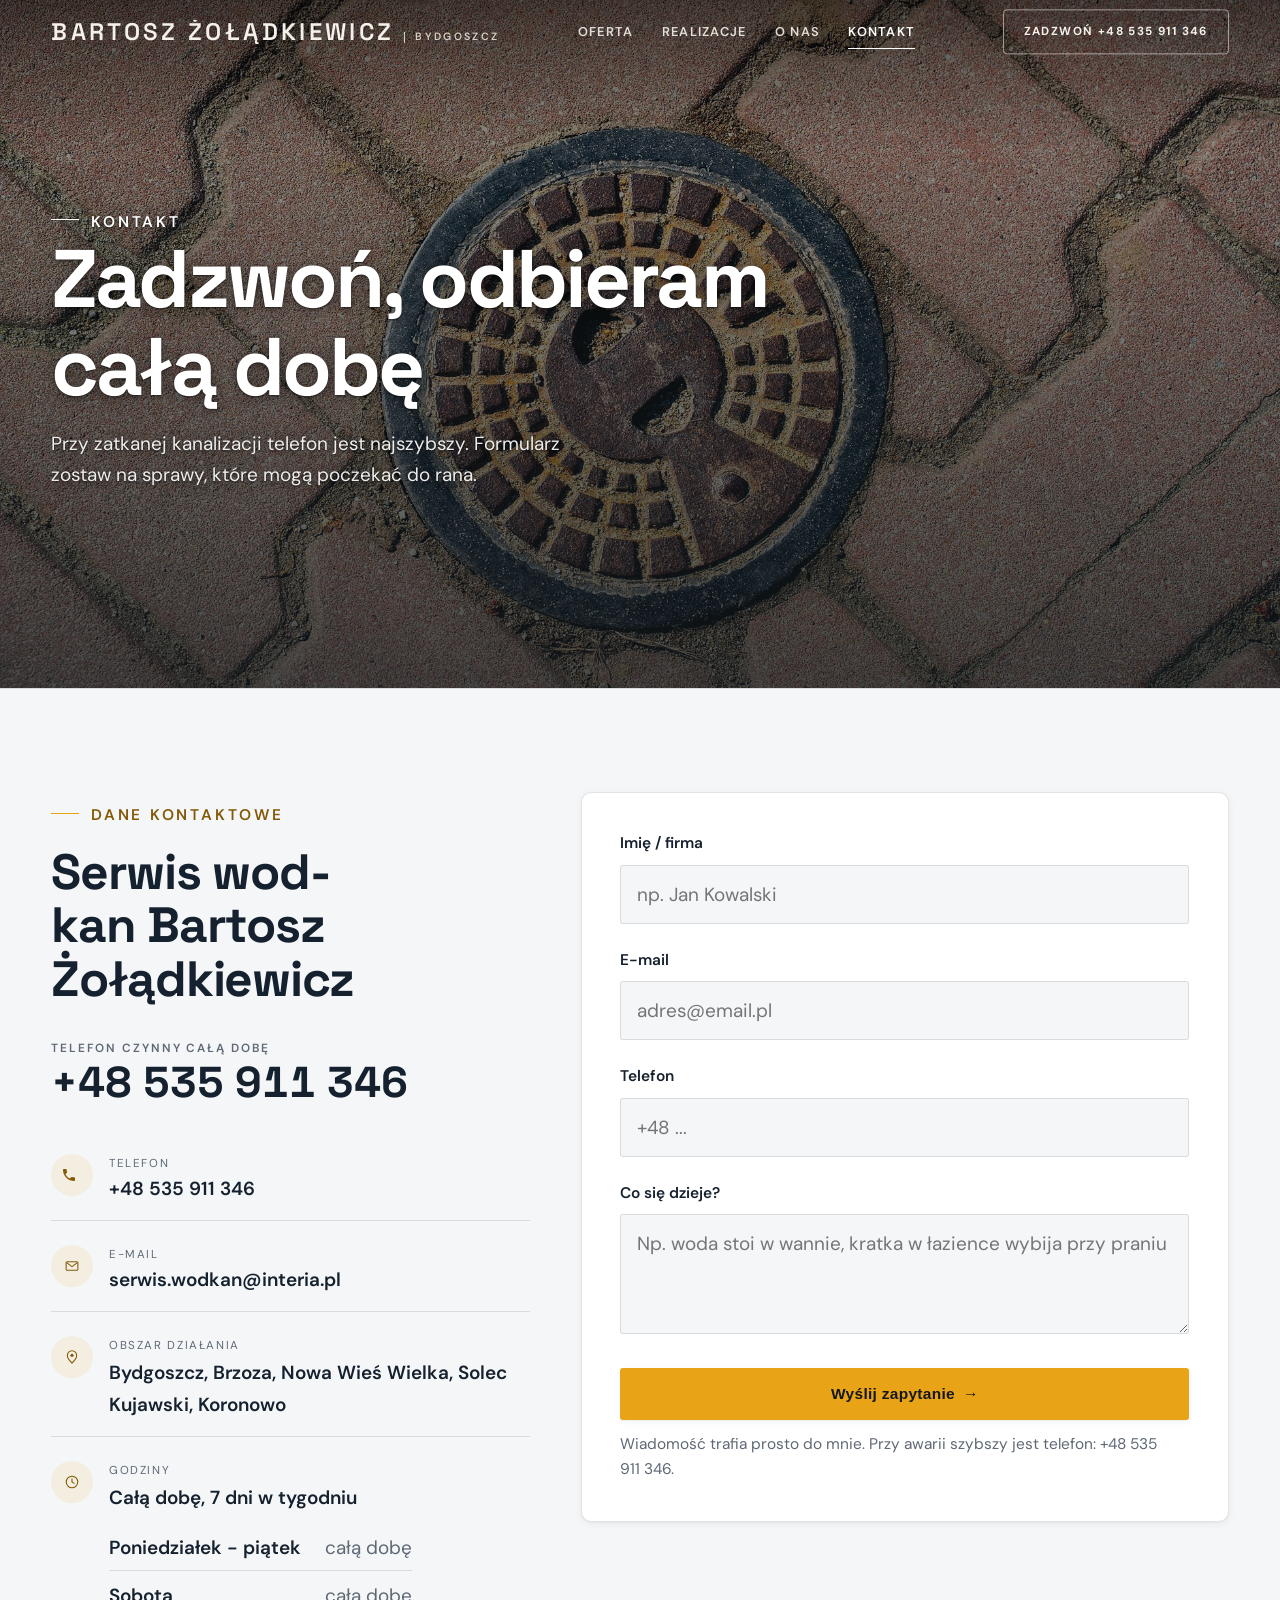
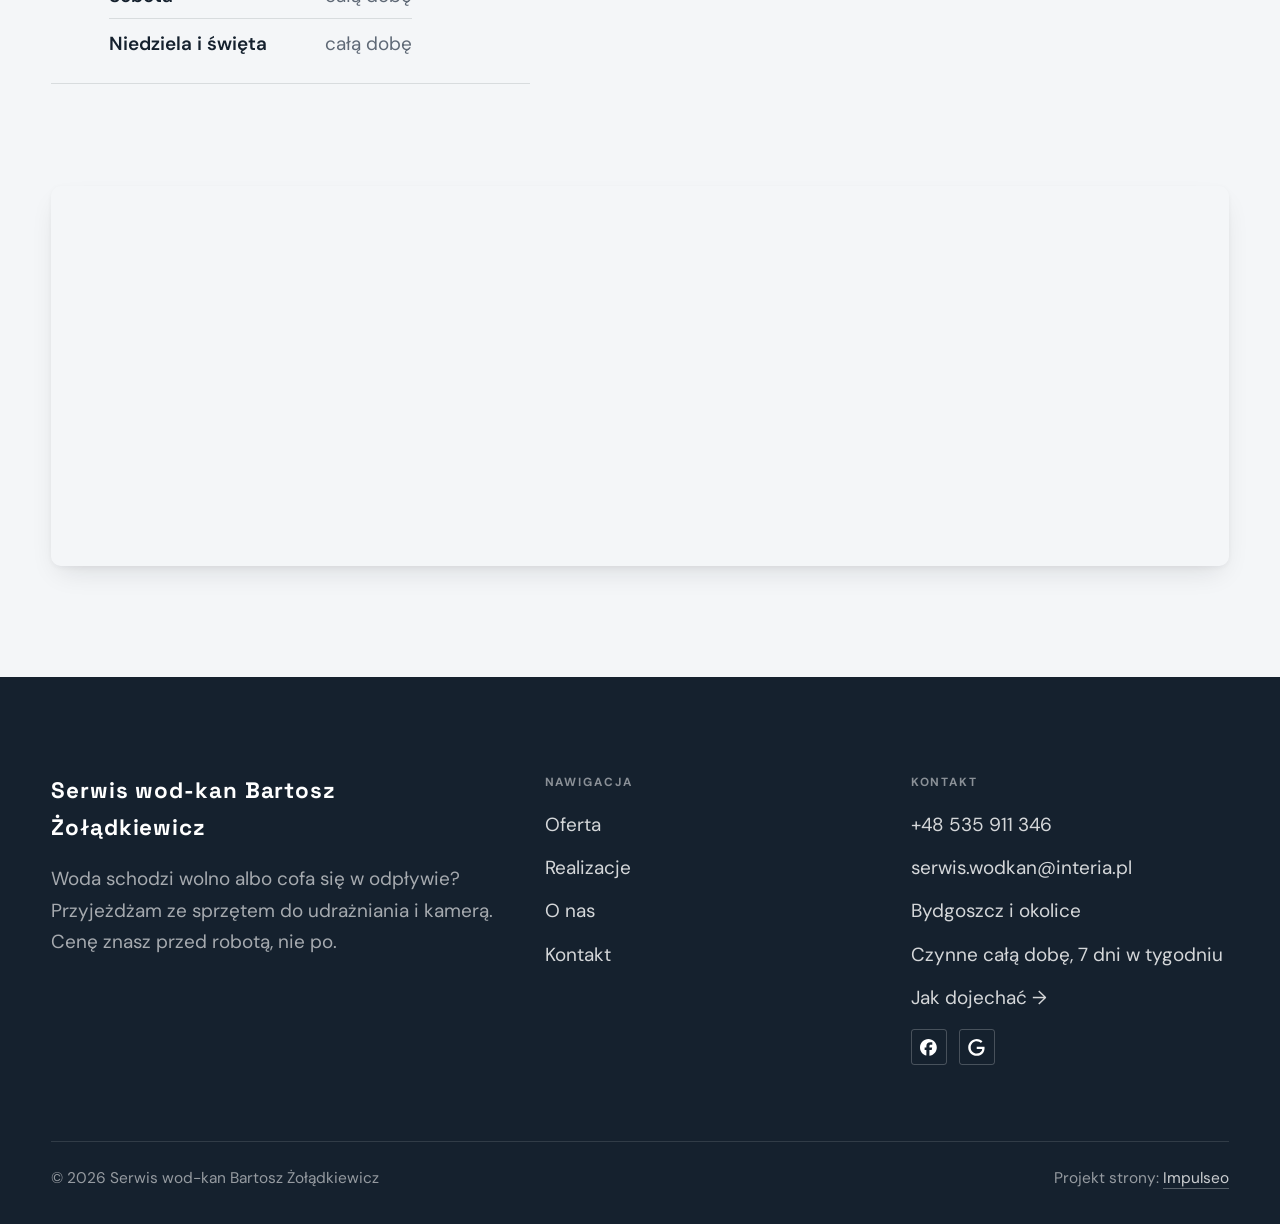
==== commit 40297a26: "[claude-edit][cmt:a990e0a7-2fea-43d7-8020-c302cca668fe] demo pod udrażnianie kanalizacji: hero i CTA" ====
--- a/kontakt.html
+++ b/kontakt.html
@@ -3,24 +3,24 @@
 <head>
 <meta charset="UTF-8">
 <meta name="viewport" content="width=device-width, initial-scale=1.0">
-<title>Kontakt - Serwis wod-kan Bartosz Żołądkiewicz</title>
-<meta name="description" content="Kontakt Serwis wod-kan Bartosz Żołądkiewicz - Bydgoszcz">
-<link rel="canonical" href="https://kris20032.github.io/serwis-wod-kan-bartosz-zoladkiewicz/kontakt.html">
+<title>Kontakt - udrażnianie kanalizacji Bydgoszcz, całą dobę</title>
+<meta name="description" content="Kontakt: +48 535 911 346, telefon czynny całą dobę. Udrażnianie kanalizacji w Bydgoszczy i okolicach.">
+<link rel="canonical" href="https://impulseo-pl.github.io/serwis-wod-kan-bartosz-zoladkiewicz/kontakt.html">
 <meta name="robots" content="noindex, nofollow">
 <meta property="og:type" content="website">
 <meta property="og:locale" content="pl_PL">
 <meta property="og:site_name" content="Serwis wod-kan Bartosz Żołądkiewicz">
-<meta property="og:title" content="Kontakt - Serwis wod-kan Bartosz Żołądkiewicz">
-<meta property="og:description" content="Kontakt Serwis wod-kan Bartosz Żołądkiewicz - Bydgoszcz">
-<meta property="og:url" content="https://kris20032.github.io/serwis-wod-kan-bartosz-zoladkiewicz/kontakt.html">
-<meta property="og:image" content="https://kris20032.github.io/serwis-wod-kan-bartosz-zoladkiewicz/img/og.jpg">
+<meta property="og:title" content="Kontakt - udrażnianie kanalizacji Bydgoszcz, całą dobę">
+<meta property="og:description" content="Kontakt: +48 535 911 346, telefon czynny całą dobę. Udrażnianie kanalizacji w Bydgoszczy i okolicach.">
+<meta property="og:url" content="https://impulseo-pl.github.io/serwis-wod-kan-bartosz-zoladkiewicz/kontakt.html">
+<meta property="og:image" content="https://impulseo-pl.github.io/serwis-wod-kan-bartosz-zoladkiewicz/img/og.jpg">
 <meta property="og:image:width" content="1200">
 <meta property="og:image:height" content="630">
 <meta name="twitter:card" content="summary_large_image">
 <link rel="preconnect" href="https://fonts.googleapis.com">
 <link rel="preconnect" href="https://fonts.gstatic.com" crossorigin>
 <link href="https://fonts.googleapis.com/css2?family=Space+Grotesk:wght@500;600;700&family=DM+Sans:opsz,wght@9..40,400;9..40,500;9..40,600&display=swap" rel="stylesheet">
-<link rel="stylesheet" href="assets/styles.css?v=aef503f2">
+<link rel="stylesheet" href="assets/styles.css?v=b7c41d90">
 </head>
 <body>
 
@@ -40,22 +40,30 @@
 
 <main>
 <section class="pagehead">
-  <img src="img/g9.jpg" alt="Serwis wod-kan Bartosz Żołądkiewicz - Zapytaj o wycenę" width="1880" height="1253" decoding="async">
+  <img src="img/g9.jpg" alt="Właz studzienki kanalizacyjnej" width="1880" height="1253" decoding="async">
   <div class="wrap">
     <span class="eyebrow">Kontakt</span>
-    <h1>Zapytaj o wycenę</h1>
-    <p>Odpowiem na pytania i przygotuję wycenę.</p>
+    <h1>Zadzwoń, odbieram całą dobę</h1>
+    <p>Przy zatkanej kanalizacji telefon jest najszybszy. Formularz zostaw na sprawy, które mogą poczekać do rana.</p>
   </div>
 </section>
 <section>
   <div class="wrap contact-grid">
     <div class="reveal">
       <span class="eyebrow">Dane kontaktowe</span>
-      <h2 style="margin:var(--space-4) 0 var(--space-6)">Serwis wod-kan Bartosz Żołądkiewicz</h2>
+      <h2 style="margin:var(--space-4) 0 var(--space-5)">Serwis wod-kan Bartosz Żołądkiewicz</h2>
+      <a class="tel-duzy" href="tel:+48535911346"><span class="td-lab">Telefon czynny całą dobę</span><span class="td-num">+48 535 911 346</span></a>
       <div class="info-list">
         <div class="info-row"><div class="ic"><svg class="ico-tel" width="16" height="16" viewBox="0 0 24 24" fill="none" aria-hidden="true"><path d="M6.6 10.8a15.5 15.5 0 0 0 6.6 6.6l2.2-2.2a1 1 0 0 1 1-.24 11.4 11.4 0 0 0 3.6.58 1 1 0 0 1 1 1V20a1 1 0 0 1-1 1A17 17 0 0 1 3 4a1 1 0 0 1 1-1h3.5a1 1 0 0 1 1 1c0 1.25.2 2.46.58 3.6a1 1 0 0 1-.25 1l-2.23 2.2Z" fill="currentColor"/></svg></div><div><div class="lbl">Telefon</div><a class="val" href="tel:+48535911346">+48 535 911 346</a></div></div>
         <div class="info-row"><div class="ic"><svg class="ico-mail" width="16" height="16" viewBox="0 0 24 24" fill="none" aria-hidden="true"><rect x="3.2" y="5.5" width="17.6" height="13" rx="1.6" stroke="currentColor" stroke-width="1.6"/><path d="M4 7l8 6 8-6" stroke="currentColor" stroke-width="1.6" stroke-linecap="round" stroke-linejoin="round"/></svg></div><div><div class="lbl">E-mail</div><a class="val" href="mailto:serwis.wodkan@interia.pl">serwis.wodkan@interia.pl</a></div></div>
-        <div class="info-row"><div class="ic"><svg class="ico-pin" width="16" height="16" viewBox="0 0 24 24" fill="none" aria-hidden="true"><path d="M12 21s7-6.1 7-11.5A7 7 0 0 0 5 9.5C5 14.9 12 21 12 21Z" stroke="currentColor" stroke-width="1.6" fill="none"/><circle cx="12" cy="9.5" r="2.4" fill="currentColor"/></svg></div><div><div class="lbl">Adres</div><div class="val">Bydgoszcz</div></div></div>
+        <div class="info-row"><div class="ic"><svg class="ico-pin" width="16" height="16" viewBox="0 0 24 24" fill="none" aria-hidden="true"><path d="M12 21s7-6.1 7-11.5A7 7 0 0 0 5 9.5C5 14.9 12 21 12 21Z" stroke="currentColor" stroke-width="1.6" fill="none"/><circle cx="12" cy="9.5" r="2.4" fill="currentColor"/></svg></div><div><div class="lbl">Obszar działania</div><div class="val">Bydgoszcz, Brzoza, Nowa Wieś Wielka, Solec Kujawski, Koronowo</div></div></div>
+        <div class="info-row"><div class="ic"><svg width="16" height="16" viewBox="0 0 24 24" fill="none" aria-hidden="true"><circle cx="12" cy="12" r="8.6" stroke="currentColor" stroke-width="1.6"/><path d="M12 7.2V12l3.3 2" stroke="currentColor" stroke-width="1.6" stroke-linecap="round"/></svg></div><div><div class="lbl">Godziny</div><div class="val">Całą dobę, 7 dni w tygodniu</div>
+          <div class="godz">
+            <div class="godz-row"><b>Poniedziałek - piątek</b><span>całą dobę</span></div>
+            <div class="godz-row"><b>Sobota</b><span>całą dobę</span></div>
+            <div class="godz-row"><b>Niedziela i święta</b><span>całą dobę</span></div>
+          </div>
+        </div></div>
       </div>
     </div>
     <div class="reveal">
@@ -66,9 +74,9 @@
         <div class="fld"><label for="name">Imię / firma</label><input id="name" name="name" type="text" placeholder="np. Jan Kowalski" required></div>
         <div class="fld"><label for="email">E-mail</label><input id="email" name="email" type="email" placeholder="adres@email.pl" required></div>
         <div class="fld"><label for="phone">Telefon</label><input id="phone" name="phone" type="tel" placeholder="+48 ..."></div>
-        <div class="fld"><label for="msg">Czego dotyczy zapytanie?</label><textarea id="msg" name="message" placeholder="Napisz krótko, w czym możemy pomóc" required></textarea></div>
+        <div class="fld"><label for="msg">Co się dzieje?</label><textarea id="msg" name="message" placeholder="Np. woda stoi w wannie, kratka w łazience wybija przy praniu" required></textarea></div>
         <button type="submit" class="btn btn-accent" style="width:100%;justify-content:center">Wyślij zapytanie <span class="arr">→</span></button>
-        <p class="note">Wiadomość trafi bezpośrednio do mnie. Można też zadzwonić: +48 535 911 346.</p>
+        <p class="note">Wiadomość trafia prosto do mnie. Przy awarii szybszy jest telefon: <a href="tel:+48535911346">+48 535 911 346</a>.</p>
       </form>
     </div>
   </div>
@@ -98,7 +106,8 @@
         <h4>Kontakt</h4>
         <a href="tel:+48535911346">+48 535 911 346</a>
         <a href="mailto:serwis.wodkan@interia.pl">serwis.wodkan@interia.pl</a>
-        <p>Bydgoszcz</p>
+        <p>Bydgoszcz i okolice</p>
+        <p>Czynne całą dobę, 7 dni w tygodniu</p>
         <a href="https://www.google.com/maps?cid=15929788150945494113" target="_blank" rel="noopener">Jak dojechać →</a>
       <div class="foot-soc">
         <a class="soc" href="https://www.facebook.com/profile.php?id=61592146282906" target="_blank" rel="noopener" aria-label="Facebook - Serwis wod-kan Bartosz Żołądkiewicz"><svg viewBox="0 0 24 24" aria-hidden="true" focusable="false"><path d="M9.101 23.691v-7.98H6.627v-3.667h2.474v-1.58c0-4.085 1.848-5.978 5.858-5.978.401 0 .955.042 1.468.103a8.68 8.68 0 0 1 1.141.195v3.325a8.623 8.623 0 0 0-.653-.036 26.805 26.805 0 0 0-.733-.009c-.707 0-1.259.096-1.675.309a1.686 1.686 0 0 0-.679.622c-.258.42-.374.995-.374 1.752v1.297h3.919l-.386 2.103-.287 1.564h-3.246v8.245C19.396 23.238 24 18.179 24 12.044c0-6.627-5.373-12-12-12s-12 5.373-12 12c0 5.628 3.874 10.35 9.101 11.647Z" fill="currentColor"/></svg></a>
@@ -112,7 +121,7 @@
     </div>
   </div>
 </footer>
-<div class="sticky-call"><a class="sc-call" href="tel:+48535911346"><svg class="ico-tel" width="16" height="16" viewBox="0 0 24 24" fill="none" aria-hidden="true"><path d="M6.6 10.8a15.5 15.5 0 0 0 6.6 6.6l2.2-2.2a1 1 0 0 1 1-.24 11.4 11.4 0 0 0 3.6.58 1 1 0 0 1 1 1V20a1 1 0 0 1-1 1A17 17 0 0 1 3 4a1 1 0 0 1 1-1h3.5a1 1 0 0 1 1 1c0 1.25.2 2.46.58 3.6a1 1 0 0 1-.25 1l-2.23 2.2Z" fill="currentColor"/></svg> Zadzwoń</a><a class="sc-quote" href="kontakt.html">Umów termin</a></div>
+<div class="sticky-call"><a class="sc-call" href="tel:+48535911346"><svg class="ico-tel" width="16" height="16" viewBox="0 0 24 24" fill="none" aria-hidden="true"><path d="M6.6 10.8a15.5 15.5 0 0 0 6.6 6.6l2.2-2.2a1 1 0 0 1 1-.24 11.4 11.4 0 0 0 3.6.58 1 1 0 0 1 1 1V20a1 1 0 0 1-1 1A17 17 0 0 1 3 4a1 1 0 0 1 1-1h3.5a1 1 0 0 1 1 1c0 1.25.2 2.46.58 3.6a1 1 0 0 1-.25 1l-2.23 2.2Z" fill="currentColor"/></svg> Zadzwoń teraz</a><a class="sc-quote" href="kontakt.html">Umów termin</a></div>
 <div class="demo-wazne" data-do="2026-09-28" data-cykl="3" hidden><svg class="dw-ico" width="13" height="13" viewBox="0 0 24 24" fill="none" aria-hidden="true"><circle cx="12" cy="12" r="8.6" stroke="currentColor" stroke-width="1.8"/><path d="M12 7.2V12l3.3 2" stroke="currentColor" stroke-width="1.8" stroke-linecap="round"/></svg><span class="dw-txt"></span></div>
 
 <script src="assets/main.js"></script>
--- a/assets/styles.css
+++ b/assets/styles.css
@@ -1847,3 +1847,96 @@
 .btn-accent{color:#14171c}
 .nav .nav-links a.btn-accent{color:#14171c}
 .btn-accent[data-accent-d],.cta-d .btn-accent{color:#14171c}
+
+/* ============================================================
+   DEMO SERWIS WOD-KAN - warstwa „awaria i telefon" (22.09.2026)
+   Cel: pierwsza konwersja to TELEFON, wiec sekcje ponizej maja
+   prowadzic do sluchawki, a nie do formularza. Dokladane na koniec
+   pliku, zeby nie ruszac bazy ani skorki.
+   ============================================================ */
+
+/* --- Pas awaryjny: ciemny, z duzym przyciskiem telefonu --- */
+.awaria .btn-accent{font-size:1.05rem;padding:.95rem 1.5rem}
+.awaria .btn-accent .ico-tel{width:1.05em;height:1.05em}
+@media(max-width:700px){
+  .awaria .wrap{flex-direction:column;align-items:flex-start}
+  .awaria .btn-accent{width:100%;justify-content:center}
+}
+
+/* --- „Zanim dojade": trzy kroki dla kogos, kto stoi nad zatkanym odplywem --- */
+.zanim{background:var(--paper-2)}
+.zn-list{list-style:none;margin:var(--space-8) 0 0;padding:0;display:grid;gap:var(--space-5);
+  grid-template-columns:repeat(auto-fit,minmax(255px,1fr))}
+.zn-list li{background:var(--paper);border:1px solid var(--line);border-radius:var(--r-md);
+  padding:var(--space-6) var(--space-5)}
+.zn-no{font-family:var(--font-display);font-weight:800;font-size:.85rem;letter-spacing:.14em;
+  color:var(--accent-text,var(--accent-d));display:block;margin-bottom:var(--space-3)}
+.zn-list h3{font-family:var(--font-display);font-size:1.12rem;color:var(--ink);margin:0 0 var(--space-3)}
+.zn-list p{color:var(--ink-soft);font-size:var(--text-base);line-height:1.6;margin:0}
+.zn-stopka{margin-top:var(--space-6);color:var(--muted);font-size:var(--text-sm)}
+.zn-stopka a{color:var(--accent-text,var(--accent-d));font-weight:600;text-decoration:underline;text-underline-offset:3px}
+
+/* --- Godziny przy obszarze dzialania --- */
+.godz-box{max-width:440px;margin:var(--space-7) auto 0;text-align:left}
+.godz-box h3{font-family:var(--font-display);font-size:1.05rem;color:var(--ink);margin:0 0 var(--space-2);
+  text-transform:uppercase;letter-spacing:.1em}
+.godz-note{color:var(--muted);font-size:var(--text-sm);margin-top:var(--space-3)}
+
+/* --- Wielki telefon na podstronie kontaktu --- */
+.tel-duzy{display:inline-flex;flex-direction:column;gap:.15rem;margin:0 0 var(--space-6);
+  text-decoration:none;width:fit-content}
+.td-lab{font-size:.74rem;text-transform:uppercase;letter-spacing:.16em;color:var(--muted);font-weight:600}
+.td-num{font-family:var(--font-display);font-weight:800;color:var(--ink);font-variant-numeric:tabular-nums;
+  white-space:nowrap;font-size:clamp(1.9rem,1.4rem + 2vw,2.7rem);line-height:1.05}
+.tel-duzy:hover .td-num{color:var(--accent-text,var(--accent-d))}
+
+/* --- Godziny w liscie kontaktowej: lekko wciete pod etykieta --- */
+.info-row .godz{margin-top:var(--space-3)}
+.info-row .godz-row{padding:7px 0}
+
+/* --- Telefon: pierwszy ekran ma sie miescic NAD przyklejonym paskiem (pomiar bramki 390x844:
+   pasek zaslanial 116 px naglowka i oba przyciski). Skracamy gore i rezerwujemy dol. --- */
+@media(max-width:820px){
+  .hf-panel{padding-top:clamp(4.2rem,11vh,5.6rem);
+    padding-bottom:calc(clamp(1.4rem,3.5vh,2.4rem) + 64px + env(safe-area-inset-bottom,0px))}
+  .hf-phone{margin:var(--space-5) 0 var(--space-4)}
+  .hf-phone-num{font-size:clamp(1.8rem,1.3rem + 2.2vw,2.45rem)}
+  .hf-trust{margin-top:var(--space-4);padding-top:var(--space-3)}
+  .hf-title{font-size:clamp(2rem,1.45rem + 3vw,2.9rem)}
+}
+
+/* --- „Zanim dojade" z kadrem obok: sekcja nie moze byc sciana tekstu (bramka statyczna) --- */
+.zn-grid{display:grid;gap:clamp(1.6rem,4vw,3.2rem);align-items:start;grid-template-columns:minmax(0,.9fr) minmax(0,1.4fr)}
+.zn-foto img{width:100%;height:100%;max-height:560px;object-fit:cover;border-radius:var(--r-md);display:block}
+.zn-grid .zn-list{grid-template-columns:1fr;gap:var(--space-4);margin-top:var(--space-6)}
+@media(max-width:900px){
+  .zn-grid{grid-template-columns:1fr}
+  .zn-foto img{max-height:320px}
+}
+
+/* --- Lista twardych faktow na podstronie „O nas" --- */
+.fakty{list-style:none;margin:var(--space-6) 0 0;padding:0;display:flex;flex-direction:column;gap:var(--space-3)}
+.fakty li{display:grid;grid-template-columns:minmax(120px,150px) 1fr;gap:var(--space-4);
+  padding:var(--space-3) 0;border-bottom:1px solid var(--line)}
+.fakty li:last-child{border-bottom:0}
+.fakty b{font-family:var(--font-display);font-weight:600;color:var(--ink);font-size:var(--text-sm);
+  text-transform:uppercase;letter-spacing:.08em}
+.fakty span{color:var(--ink-soft);font-size:var(--text-base);line-height:1.55}
+@media(max-width:560px){.fakty li{grid-template-columns:1fr;gap:var(--space-1)}}
+
+/* --- Naglowek podstrony: napis lezy na zdjeciu, wiec potrzebuje cienia (pomiar bramki: 4.32 przy progu 4.5) --- */
+.pagehead .eyebrow,.pagehead h1,.pagehead p{text-shadow:0 1px 2px rgba(0,0,0,.55),0 2px 14px rgba(0,0,0,.4)}
+/* Krotszy wiersz pod naglowkiem podstrony (bramka: 81 znakow przy granicy 80). */
+.pagehead p{max-width:min(100%,44ch)}
+/* Hero ma sie zmiescic RAZEM z paskiem nawigacji (pomiar bramki: kadr wychodzil 37 px poza ekran 1440x900). */
+.hero-fach{min-height:min(clamp(560px,92svh,900px),calc(100svh - 72px))}
+/* Na duzym ekranie tresc hero tez ma sie zmiescic w pierwszym ekranie: mniej powietrza nad i pod panelem. */
+@media(min-width:821px){
+  .hf-panel{padding-top:clamp(5rem,10vh,7rem);padding-bottom:clamp(1.8rem,4vh,2.8rem)}
+}
+@media(min-width:821px){
+  .hf-panel{padding-top:clamp(4.4rem,9vh,6rem);padding-bottom:clamp(1.4rem,3vh,2.2rem)}
+}
+/* Kicker hero na waskim ekranie ma sie zawijac, a nie rozpychac strony w bok. */
+.hf-kicker{flex-wrap:wrap;row-gap:.4rem}
+@media(max-width:560px){.hf-kicker::before{width:24px}}
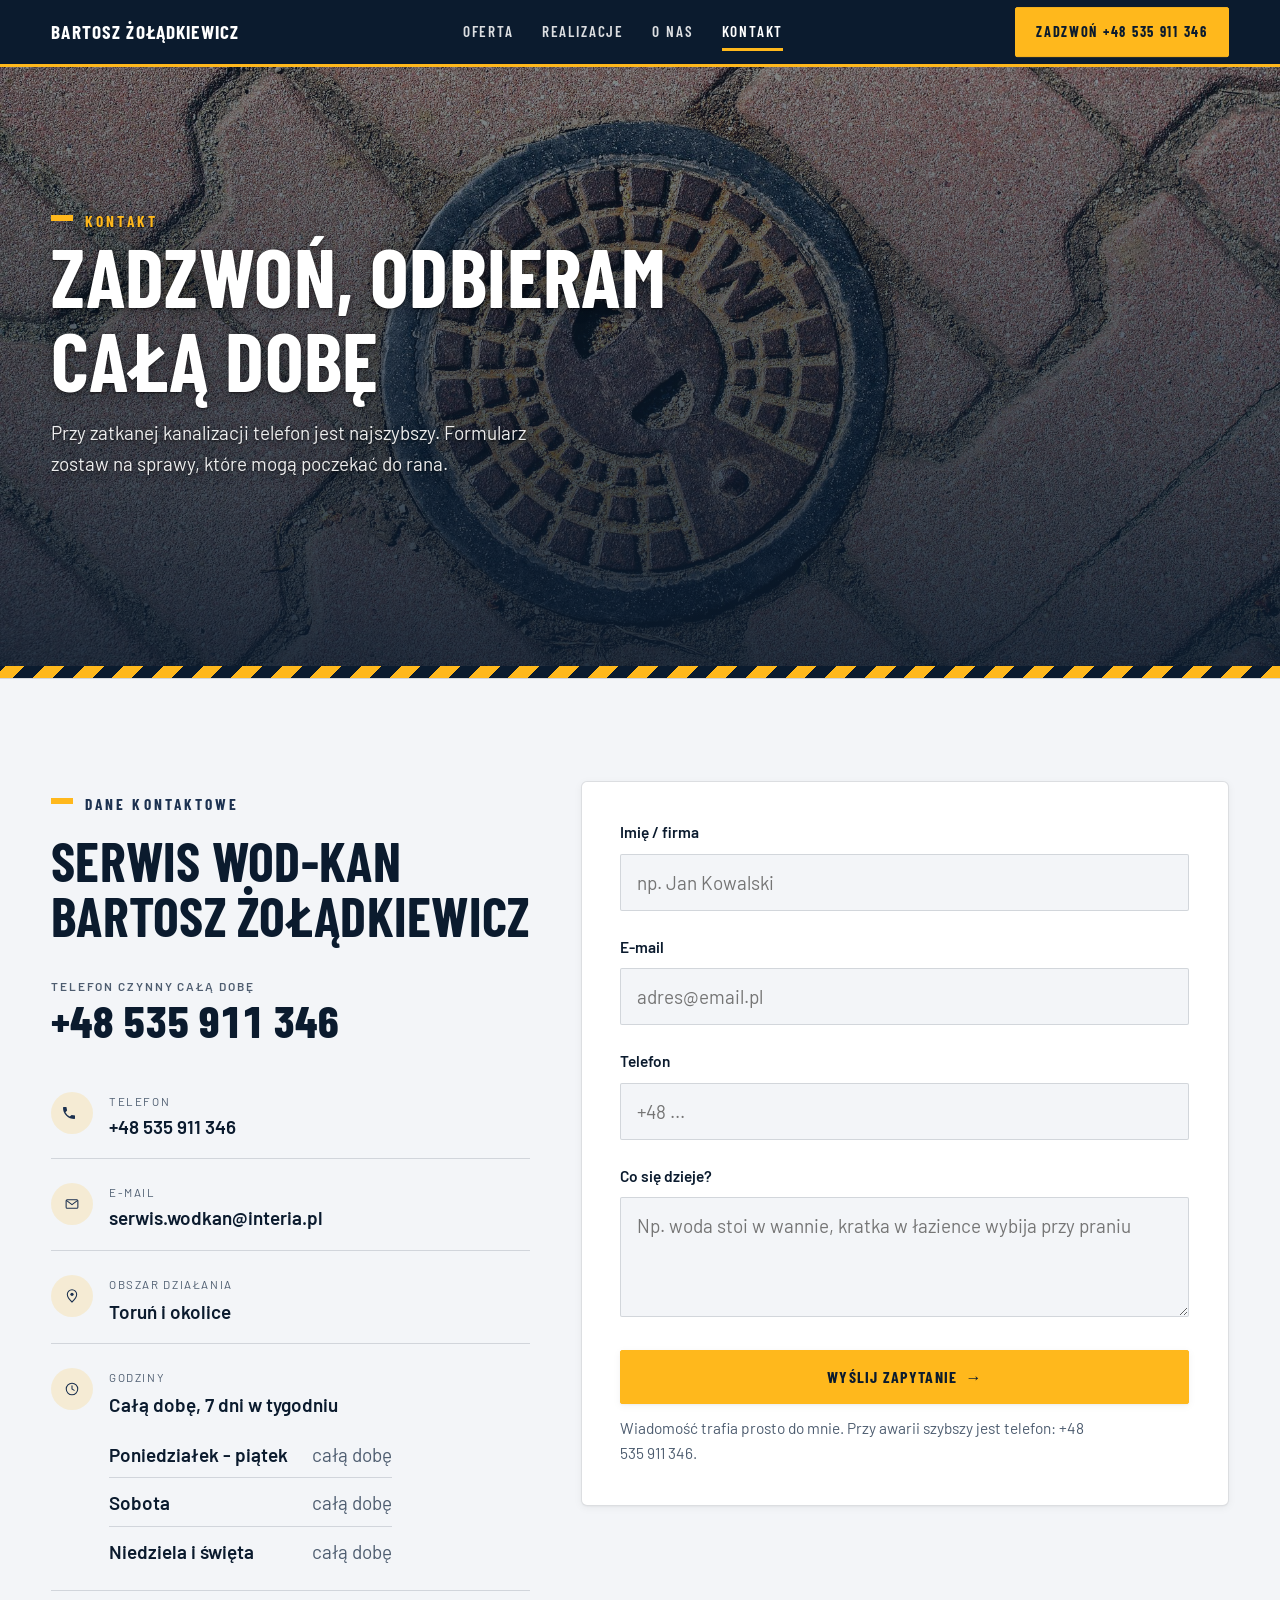
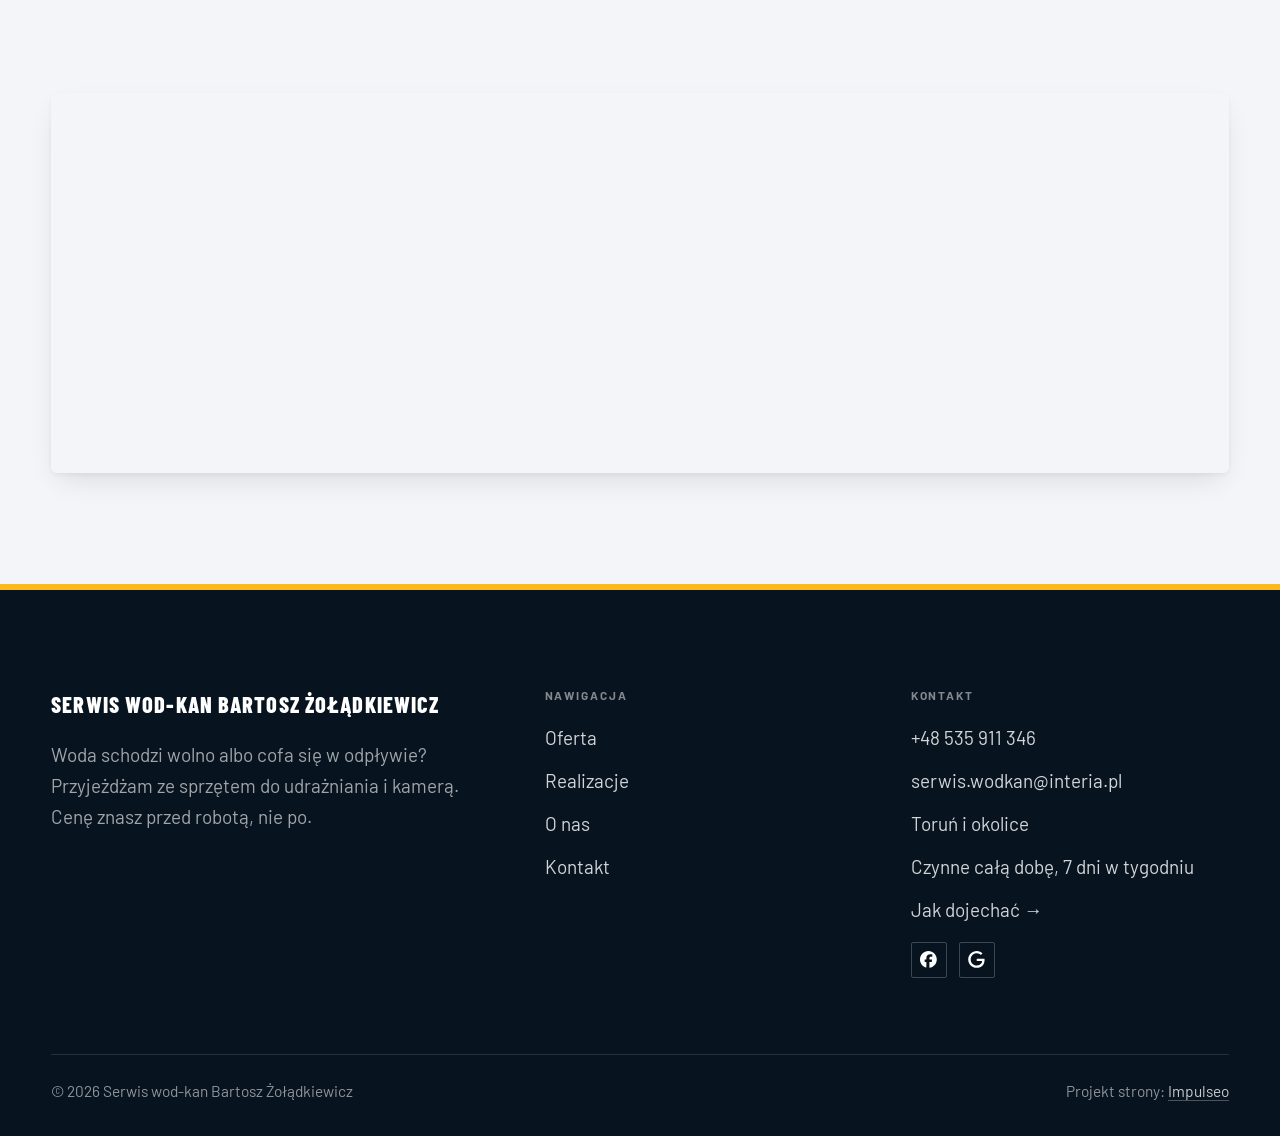
==== commit 8c60d086: "[claude-edit][cmt:f02305d2-6def-4873-87c5-6ffbee0f9cfe] lokalizacja Toruń i okolice zamiast Brzozy/B" ====
--- a/kontakt.html
+++ b/kontakt.html
@@ -3,15 +3,15 @@
 <head>
 <meta charset="UTF-8">
 <meta name="viewport" content="width=device-width, initial-scale=1.0">
-<title>Kontakt - udrażnianie kanalizacji Bydgoszcz, całą dobę</title>
-<meta name="description" content="Kontakt: +48 535 911 346, telefon czynny całą dobę. Udrażnianie kanalizacji w Bydgoszczy i okolicach.">
+<title>Kontakt - udrażnianie kanalizacji Toruń i okolice, całą dobę</title>
+<meta name="description" content="Kontakt: +48 535 911 346, telefon czynny całą dobę. Udrażnianie kanalizacji w Toruniu i okolicach.">
 <link rel="canonical" href="https://impulseo-pl.github.io/serwis-wod-kan-bartosz-zoladkiewicz/kontakt.html">
 <meta name="robots" content="noindex, nofollow">
 <meta property="og:type" content="website">
 <meta property="og:locale" content="pl_PL">
 <meta property="og:site_name" content="Serwis wod-kan Bartosz Żołądkiewicz">
-<meta property="og:title" content="Kontakt - udrażnianie kanalizacji Bydgoszcz, całą dobę">
-<meta property="og:description" content="Kontakt: +48 535 911 346, telefon czynny całą dobę. Udrażnianie kanalizacji w Bydgoszczy i okolicach.">
+<meta property="og:title" content="Kontakt - udrażnianie kanalizacji Toruń i okolice, całą dobę">
+<meta property="og:description" content="Kontakt: +48 535 911 346, telefon czynny całą dobę. Udrażnianie kanalizacji w Toruniu i okolicach.">
 <meta property="og:url" content="https://impulseo-pl.github.io/serwis-wod-kan-bartosz-zoladkiewicz/kontakt.html">
 <meta property="og:image" content="https://impulseo-pl.github.io/serwis-wod-kan-bartosz-zoladkiewicz/img/og.jpg">
 <meta property="og:image:width" content="1200">
@@ -19,14 +19,14 @@
 <meta name="twitter:card" content="summary_large_image">
 <link rel="preconnect" href="https://fonts.googleapis.com">
 <link rel="preconnect" href="https://fonts.gstatic.com" crossorigin>
-<link href="https://fonts.googleapis.com/css2?family=Space+Grotesk:wght@500;600;700&family=DM+Sans:opsz,wght@9..40,400;9..40,500;9..40,600&display=swap" rel="stylesheet">
-<link rel="stylesheet" href="assets/styles.css?v=b7c41d90">
+<link href="https://fonts.googleapis.com/css2?family=Barlow+Condensed:wght@600;700;800&family=Barlow:wght@400;500;600;700&display=swap" rel="stylesheet">
+<link rel="stylesheet" href="assets/styles.css?v=p3t0922">
 </head>
 <body>
 
 <header class="nav">
   <div class="wrap nav-inner">
-    <a class="brand" href="index.html"><span class="name">Bartosz Żołądkiewicz</span><span class="sub">Bydgoszcz</span></a>
+    <a class="brand" href="index.html"><span class="name">Bartosz Żołądkiewicz</span><span class="sub">Toruń i okolice</span></a>
     <nav class="nav-links">
       <a href="oferta.html">Oferta</a>
       <a href="realizacje.html">Realizacje</a>
@@ -56,7 +56,7 @@
       <div class="info-list">
         <div class="info-row"><div class="ic"><svg class="ico-tel" width="16" height="16" viewBox="0 0 24 24" fill="none" aria-hidden="true"><path d="M6.6 10.8a15.5 15.5 0 0 0 6.6 6.6l2.2-2.2a1 1 0 0 1 1-.24 11.4 11.4 0 0 0 3.6.58 1 1 0 0 1 1 1V20a1 1 0 0 1-1 1A17 17 0 0 1 3 4a1 1 0 0 1 1-1h3.5a1 1 0 0 1 1 1c0 1.25.2 2.46.58 3.6a1 1 0 0 1-.25 1l-2.23 2.2Z" fill="currentColor"/></svg></div><div><div class="lbl">Telefon</div><a class="val" href="tel:+48535911346">+48 535 911 346</a></div></div>
         <div class="info-row"><div class="ic"><svg class="ico-mail" width="16" height="16" viewBox="0 0 24 24" fill="none" aria-hidden="true"><rect x="3.2" y="5.5" width="17.6" height="13" rx="1.6" stroke="currentColor" stroke-width="1.6"/><path d="M4 7l8 6 8-6" stroke="currentColor" stroke-width="1.6" stroke-linecap="round" stroke-linejoin="round"/></svg></div><div><div class="lbl">E-mail</div><a class="val" href="mailto:serwis.wodkan@interia.pl">serwis.wodkan@interia.pl</a></div></div>
-        <div class="info-row"><div class="ic"><svg class="ico-pin" width="16" height="16" viewBox="0 0 24 24" fill="none" aria-hidden="true"><path d="M12 21s7-6.1 7-11.5A7 7 0 0 0 5 9.5C5 14.9 12 21 12 21Z" stroke="currentColor" stroke-width="1.6" fill="none"/><circle cx="12" cy="9.5" r="2.4" fill="currentColor"/></svg></div><div><div class="lbl">Obszar działania</div><div class="val">Bydgoszcz, Brzoza, Nowa Wieś Wielka, Solec Kujawski, Koronowo</div></div></div>
+        <div class="info-row"><div class="ic"><svg class="ico-pin" width="16" height="16" viewBox="0 0 24 24" fill="none" aria-hidden="true"><path d="M12 21s7-6.1 7-11.5A7 7 0 0 0 5 9.5C5 14.9 12 21 12 21Z" stroke="currentColor" stroke-width="1.6" fill="none"/><circle cx="12" cy="9.5" r="2.4" fill="currentColor"/></svg></div><div><div class="lbl">Obszar działania</div><div class="val">Toruń i okolice</div></div></div>
         <div class="info-row"><div class="ic"><svg width="16" height="16" viewBox="0 0 24 24" fill="none" aria-hidden="true"><circle cx="12" cy="12" r="8.6" stroke="currentColor" stroke-width="1.6"/><path d="M12 7.2V12l3.3 2" stroke="currentColor" stroke-width="1.6" stroke-linecap="round"/></svg></div><div><div class="lbl">Godziny</div><div class="val">Całą dobę, 7 dni w tygodniu</div>
           <div class="godz">
             <div class="godz-row"><b>Poniedziałek - piątek</b><span>całą dobę</span></div>
@@ -83,7 +83,7 @@
 </section>
 <section style="padding-top:0">
   <div class="wrap reveal">
-    <iframe class="map" title="Serwis wod-kan Bartosz Żołądkiewicz - Bydgoszcz" src="https://maps.google.com/maps?q=53.0558554%2C18.5044099&z=15&output=embed" loading="lazy" referrerpolicy="no-referrer-when-downgrade"></iframe>
+    <iframe class="map" title="Serwis wod-kan Bartosz Żołądkiewicz - Toruń i okolice" src="https://maps.google.com/maps?q=Toru%C5%84&z=11&output=embed" loading="lazy" referrerpolicy="no-referrer-when-downgrade"></iframe>
   </div>
 </section>
 </main>
@@ -106,7 +106,7 @@
         <h4>Kontakt</h4>
         <a href="tel:+48535911346">+48 535 911 346</a>
         <a href="mailto:serwis.wodkan@interia.pl">serwis.wodkan@interia.pl</a>
-        <p>Bydgoszcz i okolice</p>
+        <p>Toruń i okolice</p>
         <p>Czynne całą dobę, 7 dni w tygodniu</p>
         <a href="https://www.google.com/maps?cid=15929788150945494113" target="_blank" rel="noopener">Jak dojechać →</a>
       <div class="foot-soc">
--- a/assets/styles.css
+++ b/assets/styles.css
@@ -1940,3 +1940,281 @@
 /* Kicker hero na waskim ekranie ma sie zawijac, a nie rozpychac strony w bok. */
 .hf-kicker{flex-wrap:wrap;row-gap:.4rem}
 @media(max-width:560px){.hf-kicker::before{width:24px}}
+
+/* ============================================================
+   NOWY PROJEKT (22.09.2026, prośba Szymona „zrób nowy projekt strony pod klienta").
+   Treść bez zmian, zmienia się wygląd: głęboki petrol + sygnałowy pomarańcz
+   (kolory służb technicznych), Archivo + Figtree, zaokrąglone karty,
+   hero dzielone: ciemny panel z telefonem po lewej, kadr po prawej.
+   Ta warstwa jest OSTATNIA i wygrywa ze wszystkim wyżej.
+   ============================================================ */
+:root{
+  --paper:#F6F4EF;
+  --paper-2:#ECE8DF;
+  --paper-3:#E3DED2;
+  --ink:#0D2B2F;
+  --ink-soft:#1E3D41;
+  --muted:#56686A;
+  --line:rgba(13,43,47,.13);
+  --accent:#B43F16;
+  --accent-d:#93320F;
+  --accent-soft:rgba(180,63,22,.10);
+  --accent-text:#93320F;
+  --dark:#0D2B2F;
+  --r-sm:8px; --r-md:14px; --r-lg:22px;
+  --font-display:'Archivo','Inter',sans-serif;
+  --font-body:'Figtree','Inter',sans-serif;
+}
+h1,h2,h3{font-weight:800;letter-spacing:-.028em}
+.btn{border-radius:999px}
+.eyebrow{color:var(--accent-text)}
+
+/* pasek nawigacji: nad zdjęciem przezroczysty jak dotąd, po przewinięciu jasny z pomarańczową kreską */
+.nav.nav-solid{border-bottom:3px solid var(--accent)}
+.brand .name{letter-spacing:.01em;text-transform:none;font-size:1.3rem}
+.brand .sub{color:var(--accent-text);font-weight:700;letter-spacing:.22em}
+
+/* HERO dzielone na dużym ekranie */
+@media(min-width:981px){
+  .hero-fach{background:var(--dark);align-items:stretch}
+  .hf-photo{left:auto;right:0;width:50%;border-radius:0 0 0 var(--r-lg)}
+  .hero-fach::after{inset:0 auto 0 50%;width:18%;
+    background:linear-gradient(90deg,rgba(13,43,47,.55),rgba(13,43,47,0))}
+  .hf-panel{display:flex;align-items:center;padding-top:clamp(3.2rem,7vh,5rem);padding-bottom:clamp(2rem,4vh,3rem)}
+  .hf-inner{max-width:min(44%,34rem);position:relative;padding-left:clamp(1.2rem,2vw,1.8rem);
+    border-left:4px solid var(--accent)}
+  .hf-title{font-size:clamp(2.4rem,1.5rem + 2.6vw,3.9rem)}
+  .hf-kicker,.hf-title,.hf-lead,.hf-phone,.hf-trust{text-shadow:none}
+}
+@media(max-width:980px){
+  .hero-fach::after{background:linear-gradient(178deg,rgba(13,43,47,.3) 0%,rgba(13,43,47,.66) 52%,rgba(13,43,47,.92) 100%)}
+}
+.hf-phone-num .ico-tel{color:var(--accent-lit)}
+.hf-trust{border-top-color:rgba(255,255,255,.2)}
+
+/* pas obietnic: pełny pomarańcz */
+.fach-promise{background:var(--accent);border-bottom:0}
+.fp-row li{color:#fff}
+.fp-row li:not(:last-child)::after{background:rgba(255,255,255,.7)}
+
+/* kafle usług: zaokrąglone, z pomarańczowym paskiem przy tytule */
+.gateway{border-radius:var(--r-lg);overflow:hidden}
+.gateway .g-ttl{font-weight:800}
+
+/* pasek awarii: petrol z pomarańczowym brzegiem */
+.awaria{background:var(--dark);border-left:10px solid var(--accent)}
+.awaria h3{font-weight:800}
+
+/* opinie: karty zamiast gołego tekstu */
+.opinie-mini{background:var(--paper-2)}
+.opinie-mini .om-item{background:var(--paper);border-radius:var(--r-md);padding:var(--space-5);border:1px solid var(--line)}
+.opinie-mini .om-item blockquote{font-size:var(--text-base);color:var(--ink)}
+.opinie-mini .om-autor{color:var(--accent-text)}
+
+/* „Zanim dojadę": karty z dużym numerem */
+.zanim{background:var(--paper)}
+.zn-list li{border-radius:var(--r-md);background:#fff;border-left:4px solid var(--accent)}
+.zn-no{color:var(--accent-text)}
+.zn-foto img{border-radius:var(--r-lg)}
+
+/* zdjęcia i karty w całej stronie: łagodniejsze narożniki */
+.faq-item{border-radius:var(--r-md)}
+footer{background:var(--dark);border-top:6px solid var(--accent)}
+
+/* telefon: hero razem z przyciskami ma się zmieścić nad dolnym paskiem „Zadzwoń" */
+@media(max-width:820px){
+  .hero-fach{min-height:calc(100svh - 132px)}
+  .hf-panel{padding-top:clamp(3.2rem,9vh,4.4rem);padding-bottom:1.6rem}
+  .hf-phone{margin:var(--space-4) 0 var(--space-4)}
+  .hf-title{margin:var(--space-3) 0}
+}
+
+/* ciemny pomarańcz = BIAŁY napis na przyciskach (wcześniejsze warstwy dawały ciemny tekst pod bursztyn) */
+.btn-accent,.btn-accent:hover,.nav .nav-links a.btn-accent,.nav .nav-links a.btn-accent:hover,
+.nav:not(.nav-solid) .nav-links a.btn-accent:hover,.btn-accent[data-accent-d],.cta-d .btn-accent,
+.sticky-call .sc-call{color:#fff}
+/* hero dzielone: tekst szerzej, tytuł niżej, żeby całość weszła w ekran 1440x900 */
+@media(min-width:981px){
+  .hf-photo{width:44%}
+  .hero-fach::after{inset:0 auto 0 56%}
+  .hf-inner{max-width:min(52%,40rem)}
+  .hf-title{font-size:clamp(2.2rem,1.3rem + 2.2vw,3.35rem);margin:var(--space-3) 0}
+  .hf-lead{font-size:1.05rem;line-height:1.55}
+  .hf-phone{margin:var(--space-4) 0 var(--space-4)}
+  .hf-phone-num{font-size:clamp(1.9rem,1.4rem + 1.6vw,2.6rem)}
+  .hf-trust{margin-top:var(--space-4);padding-top:var(--space-3)}
+  .hf-panel{padding-top:clamp(5rem,10vh,6rem);padding-bottom:clamp(1.4rem,3vh,2rem)}
+}
+/* marka w pasku bez ucinania: pełne nazwisko, podpis miejsca tylko na szerokim ekranie */
+@media(min-width:681px){
+  .nav .brand{flex:0 0 auto}
+  .nav .brand .name{font-size:1.2rem;letter-spacing:.07em;overflow:visible}
+  .nav .brand .sub{overflow:visible;letter-spacing:.12em}
+}
+@media(min-width:681px) and (max-width:1439px){.nav .brand .sub{display:none}}
+@media(min-width:681px) and (max-width:1100px){.nav .brand .name{font-size:1rem;letter-spacing:.04em}}
+@media(min-width:681px) and (max-width:960px){
+  .nav .nav-links{gap:.9rem;padding-right:14.5rem}
+  .nav .nav-links a:not(.btn){font-size:.8rem;letter-spacing:.04em}
+  .nav .brand .name{font-size:.9rem;letter-spacing:.02em}
+}
+@media(min-width:681px) and (max-width:790px){.nav .nav-links a[href="o-nas.html"]{display:none}}
+@media(min-width:681px) and (max-width:740px){.nav .nav-links a[href="realizacje.html"]{display:none}}
+
+/* ============================================================
+   PROJEKT 2 (22.09.2026, prośba Szymona „nowy projekt strony"): granat + żółć sygnałowa,
+   krój zwężony Barlow Condensed, ostre narożniki, pas „ostrzegawczy". Treść bez zmian.
+   ============================================================ */
+:root{
+  --paper:#F3F5F8;
+  --paper-2:#E6EBF1;
+  --paper-3:#DCE3EB;
+  --ink:#0B1B2E;
+  --ink-soft:#1C3150;
+  --muted:#4E5D70;
+  --line:rgba(11,27,46,.14);
+  --accent:#FFB81C;
+  --accent-d:#E9A300;
+  --accent-soft:rgba(255,184,28,.16);
+  --accent-text:#1C3150;
+  --accent-lit:#FFB81C;
+  --dark:#0B1B2E;
+  --navy-2:#12294A;
+  --r-sm:2px; --r-md:4px; --r-lg:6px;
+  --font-display:'Barlow Condensed','Arial Narrow',sans-serif;
+  --font-body:'Barlow','Inter',sans-serif;
+  --pas:repeating-linear-gradient(-45deg,var(--accent) 0 14px,var(--ink) 14px 28px);
+}
+body{background:var(--paper);color:var(--ink)}
+h1,h2,h3{font-family:var(--font-display);font-weight:700;letter-spacing:.005em;line-height:1.02}
+h1,h2{text-transform:uppercase}
+h2{font-size:clamp(2.2rem,1.6rem + 2.4vw,3.4rem)}
+.eyebrow{color:var(--ink-soft);font-family:var(--font-display);font-weight:700;letter-spacing:.2em}
+.eyebrow::before{width:22px;height:6px;background:var(--accent);margin-top:.42em}
+
+/* przyciski: prostokątne, zwężone wersaliki, żółte z granatowym napisem */
+.btn{border-radius:var(--r-sm);font-family:var(--font-display);font-weight:700;text-transform:uppercase;letter-spacing:.08em;font-size:1rem}
+.btn-accent,.btn-accent:hover,.nav .nav-links a.btn-accent,.nav .nav-links a.btn-accent:hover,
+.nav:not(.nav-solid) .nav-links a.btn-accent,.nav:not(.nav-solid) .nav-links a.btn-accent:hover,
+.btn-accent[data-accent-d],.cta-d .btn-accent,.sticky-call .sc-call{background:var(--accent);border-color:var(--accent);color:var(--ink)}
+.btn-accent:hover{background:var(--accent-d)}
+.btn-ghost{border:2px solid var(--ink);color:var(--ink)}
+.btn-ghost:hover{border-color:var(--ink);background:var(--ink);color:#fff}
+.btn-light{background:var(--accent);color:var(--ink)}
+
+/* pasek nawigacji: zawsze granatowy, z żółtą kreską */
+.nav,.nav.nav-solid,.nav.is-stuck{background:var(--dark);backdrop-filter:none;border-bottom:3px solid var(--accent)}
+.nav::after{display:none}
+.nav .brand .name,.nav.nav-solid .brand .name{color:#fff;font-weight:700;letter-spacing:.06em;text-transform:uppercase}
+.nav .brand .sub,.nav.nav-solid .brand .sub{color:var(--accent)}
+.nav .nav-links a:not(.btn-accent),.nav.nav-solid .nav-links a:not(.btn-accent){color:rgba(255,255,255,.86);font-family:var(--font-display);font-size:.95rem;letter-spacing:.12em}
+.nav .nav-links a:not(.btn-accent):hover,.nav .nav-links a.active:not(.btn-accent),
+.nav.nav-solid .nav-links a:not(.btn-accent):hover,.nav.nav-solid .nav-links a.active:not(.btn-accent){color:#fff}
+.nav .nav-links a:not(.btn-accent)::after,.nav.nav-solid .nav-links a:not(.btn-accent)::after{background:var(--accent);height:3px}
+.nav .nav-toggle span,.nav.nav-solid .nav-toggle span{background:#fff}
+.nav .nav-links a.btn-accent{font-family:var(--font-display);font-size:.9rem;border-radius:var(--r-sm)}
+@media(max-width:680px){
+  .nav .nav-links{background:var(--dark);border-bottom:3px solid var(--accent)}
+  .nav .nav-links a:not(.btn-accent){color:#fff;border-bottom-color:rgba(255,255,255,.12)}
+  .nav .nav-links a:not(.btn-accent):hover,.nav .nav-links a.active:not(.btn-accent){color:var(--accent)}
+}
+
+/* HERO: zdjęcie na całą szerokość, granatowy welon od lewej, pas ostrzegawczy na dole */
+.hero-fach{background:var(--dark)}
+.hero-fach::before{content:"";position:absolute;left:0;right:0;bottom:0;height:12px;background:var(--pas);z-index:2}
+.hf-kicker{display:inline-flex;background:var(--accent);color:var(--ink);padding:.4rem .75rem;letter-spacing:.16em;font-size:.82rem;text-shadow:none!important}
+.hf-kicker::before{display:none}
+.hf-title{text-transform:uppercase;font-weight:800;letter-spacing:0;line-height:.98}
+.hf-title em{color:var(--accent)}
+.hf-phone{background:rgba(11,27,46,.72);border:2px solid var(--accent);padding:.7rem 1.1rem .8rem;border-radius:var(--r-sm)}
+.hf-phone-lab{color:rgba(255,255,255,.8)}
+.hf-phone-num{color:#fff}
+.hf-phone-num .ico-tel{color:var(--accent)}
+.hf-phone:hover .hf-phone-num{color:var(--accent)}
+.hf-ghost{border:2px solid rgba(255,255,255,.7);color:#fff}
+.hf-ghost:hover{background:#fff;border-color:#fff;color:var(--ink)}
+.hf-trust .ico-star{color:var(--accent)}
+@media(min-width:981px){
+  .hf-photo{left:0;right:0;width:100%;border-radius:0}
+  .hero-fach::after{inset:0;width:auto;
+    background:linear-gradient(90deg,rgba(11,27,46,.96) 0%,rgba(11,27,46,.9) 38%,rgba(11,27,46,.55) 62%,rgba(11,27,46,.12) 100%)}
+  .hf-inner{border-left:0;padding-left:0;max-width:min(56%,42rem)}
+  .hf-title{font-size:clamp(2.8rem,1.6rem + 3vw,4.4rem)}
+}
+@media(max-width:980px){
+  .hero-fach::after{background:linear-gradient(180deg,rgba(11,27,46,.35) 0%,rgba(11,27,46,.78) 48%,rgba(11,27,46,.96) 100%)}
+  .hf-title{font-size:clamp(2.3rem,1.6rem + 3.4vw,3.2rem)}
+}
+
+/* pas obietnic: granatowy, żółte znaczniki */
+.fach-promise{background:var(--navy-2);border-bottom:0}
+.fp-row li{color:#fff;font-family:var(--font-display);font-size:clamp(.85rem,1.4vw,1rem);letter-spacing:.12em}
+.fp-row li:not(:last-child)::after{width:8px;height:8px;border-radius:0;transform:rotate(45deg);background:var(--accent)}
+
+/* kafle usług: ostre, z żółtą belką pod tytułem */
+.gateways-band{background:var(--paper)}
+.gateway{border-radius:var(--r-md)}
+.gateway::after{background:linear-gradient(var(--accent),var(--accent)) left bottom/100% 6px no-repeat,linear-gradient(180deg,rgba(11,27,46,0) 35%,rgba(11,27,46,.92))}
+.gateway .g-ttl{font-family:var(--font-display);text-transform:uppercase;font-weight:700;font-size:1.6rem;letter-spacing:.02em}
+.gateway .g-ttl{text-shadow:0 1px 2px rgba(0,0,0,.6),0 2px 14px rgba(0,0,0,.45)}
+
+/* pasek awarii: żółty alarm z pasem ostrzegawczym */
+.awaria{background:var(--accent);color:var(--ink);border-left:0;position:relative}
+.awaria::before,.awaria::after{content:"";position:absolute;left:0;right:0;height:10px;background:var(--pas)}
+.awaria::before{top:0}.awaria::after{bottom:0}
+.awaria .wrap{padding-block:calc(var(--space-7) + 10px)}
+.awaria h3{color:var(--ink);font-family:var(--font-display);text-transform:uppercase;font-size:clamp(1.6rem,1.1rem + 1.6vw,2.4rem)}
+.awaria p{color:var(--ink);opacity:.88}
+.awaria .btn-accent,.awaria .btn-accent:hover{background:var(--ink);border-color:var(--ink);color:#fff}
+.awaria .btn-accent .ico-tel{color:var(--accent)}
+
+/* opinie skrótem: białe karty z żółtą górą */
+.opinie-mini{background:var(--paper-2)}
+.opinie-mini .om-item{background:#fff;border:0;border-top:5px solid var(--accent);border-radius:var(--r-md);box-shadow:0 10px 26px -18px rgba(11,27,46,.45)}
+.opinie-mini .om-autor{color:var(--ink-soft);font-weight:700;text-transform:uppercase;letter-spacing:.1em;font-size:.78rem}
+
+/* „Zanim dojadę": numery w żółtych klockach */
+.zn-list li{background:#fff;border-left:0;border-radius:var(--r-md);box-shadow:0 10px 26px -20px rgba(11,27,46,.5)}
+.zn-no{display:inline-block;background:var(--accent);color:var(--ink);font-family:var(--font-display);font-weight:800;padding:.1rem .5rem;border-radius:var(--r-sm)}
+.zn-list h3{text-transform:uppercase;letter-spacing:.02em}
+.zn-foto img{border-radius:var(--r-md)}
+.zn-stopka a{color:var(--ink);text-decoration-color:var(--accent);text-decoration-thickness:3px}
+
+/* proces: numery i kropki */
+.proces-line .pno{color:var(--ink);font-family:var(--font-display)}
+.proces-line li::after{background:var(--accent);border-radius:0;transform:rotate(45deg)}
+.proces-line h3{text-transform:uppercase;letter-spacing:.03em}
+.proc-count .pc-cur{color:var(--ink)}
+.proc-bar i{background:var(--accent)}
+
+/* lista usług */
+.fu-name{font-family:var(--font-display);text-transform:uppercase;letter-spacing:.03em;font-size:1.3rem}
+.fu-cta{color:var(--ink);text-decoration:underline;text-decoration-color:var(--accent);text-decoration-thickness:3px;text-underline-offset:4px}
+.svc-row .num{display:inline-block;background:var(--accent);color:var(--ink);padding:.15rem .55rem;border-radius:var(--r-sm)}
+.svc-row h3{text-transform:uppercase;font-size:clamp(1.6rem,1.2rem + 1vw,2.2rem)}
+
+/* galeria, opinie, FAQ, obszar */
+.tile,.tile img,.op-card,.faq-item,.godz-box{border-radius:var(--r-md)}
+.op-card{border-top:5px solid var(--accent)}
+.faq-item summary{text-transform:uppercase;letter-spacing:.03em;font-size:1.15rem}
+.obszar-list li{border-radius:var(--r-sm);border:2px solid var(--line);font-family:var(--font-display);text-transform:uppercase;letter-spacing:.08em}
+.obszar-list li:hover{border-color:var(--ink);color:var(--ink)}
+.obszar-list li.is-home{background:var(--accent);border-color:var(--accent);color:var(--ink)}
+
+/* podstrony: granatowy welon zamiast szarego */
+.pagehead::after{background:linear-gradient(180deg,rgba(11,27,46,.45),rgba(11,27,46,.9))}
+.pagehead::before{content:"";position:absolute;left:0;right:0;bottom:0;height:12px;background:var(--pas);z-index:3}
+.pagehead .eyebrow{color:var(--accent)}
+.pagehead .eyebrow::before{background:var(--accent)}
+
+/* CTA i stopka */
+.cta{background:var(--navy-2)}
+.cta::before{content:"";position:absolute;left:0;right:0;top:0;height:10px;background:var(--pas);z-index:3}
+.cta .eyebrow{color:var(--accent)}
+.cta .btn-light,.cta .btn-light:hover{background:var(--accent);color:var(--ink)}
+.cta .btn-ghost-cta{border:2px solid rgba(255,255,255,.6);color:#fff}
+.cta .btn-ghost-cta:hover{background:#fff;color:var(--ink)}
+footer{background:#07131F;border-top:6px solid var(--accent)}
+footer .foot-brand .name{font-family:var(--font-display);text-transform:uppercase;letter-spacing:.05em}
+footer h4{color:var(--accent)}
+.sticky-call .sc-quote{background:var(--dark);color:#fff}
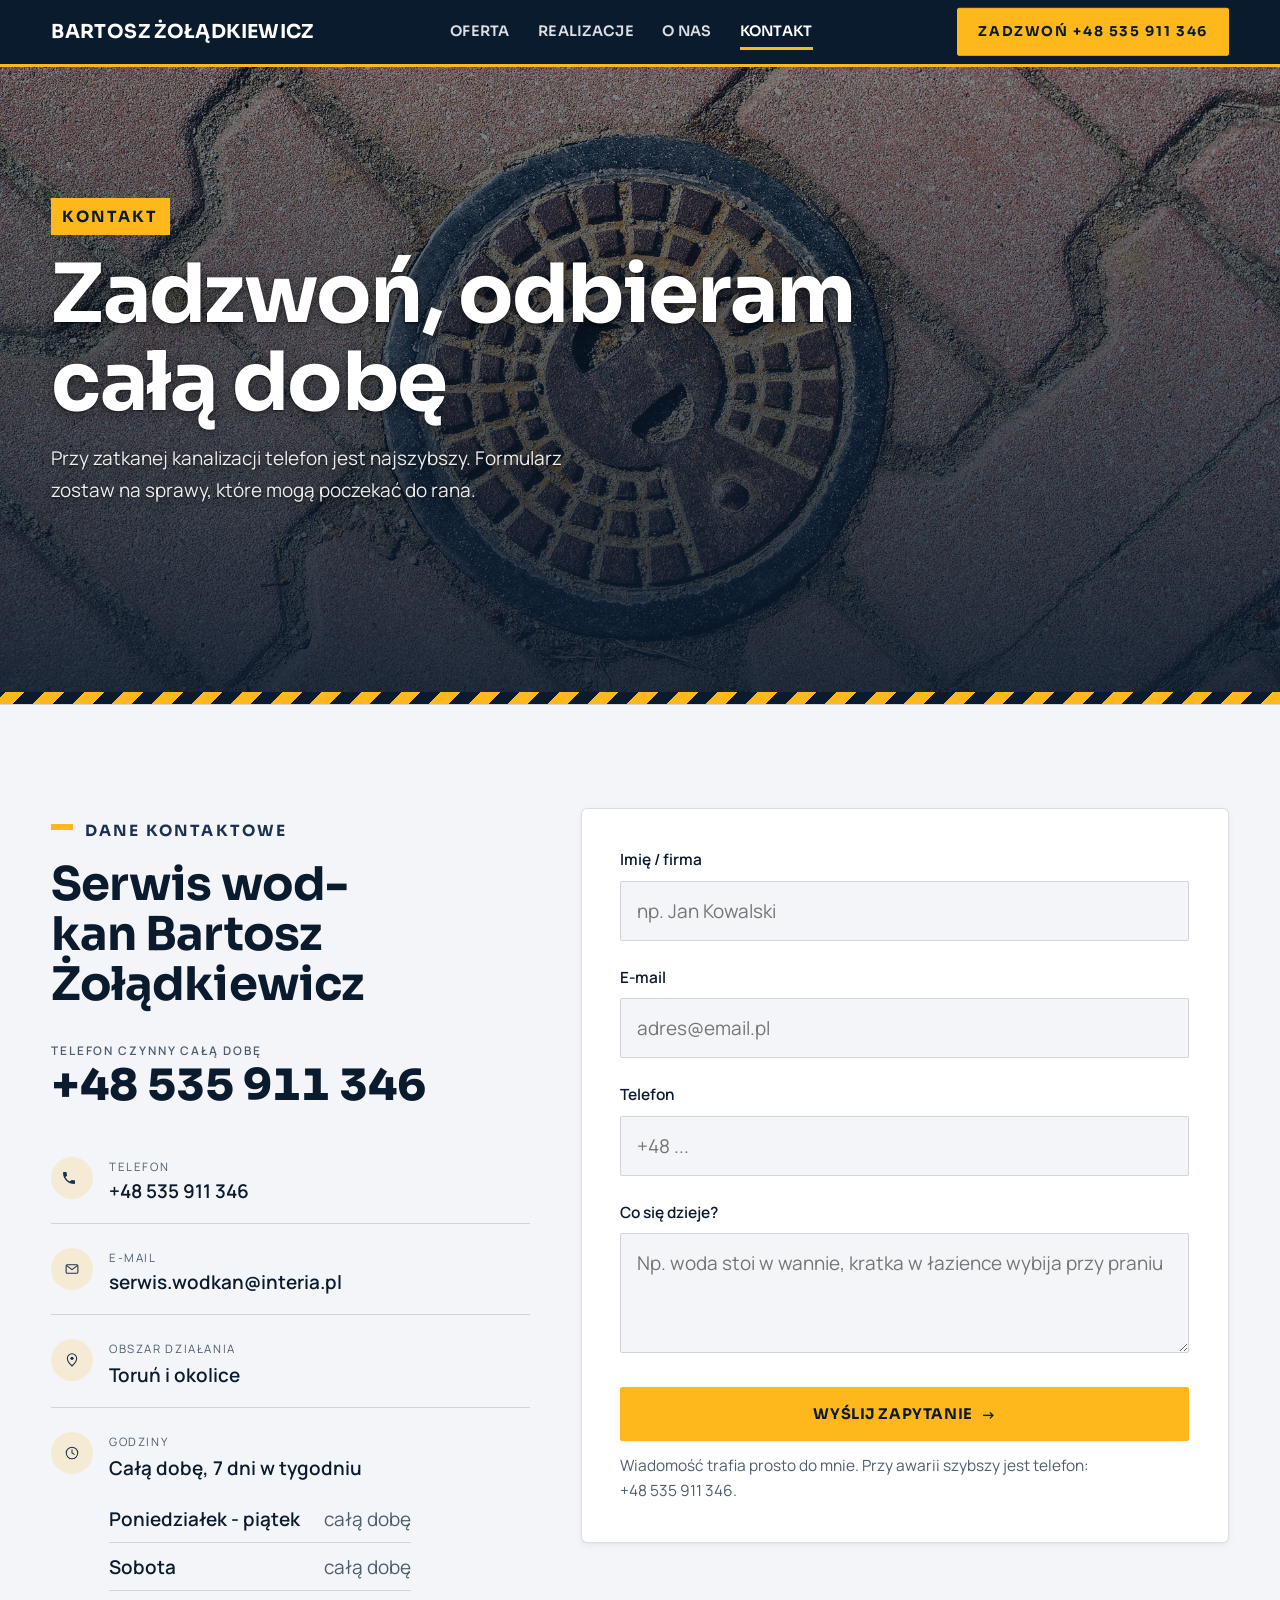
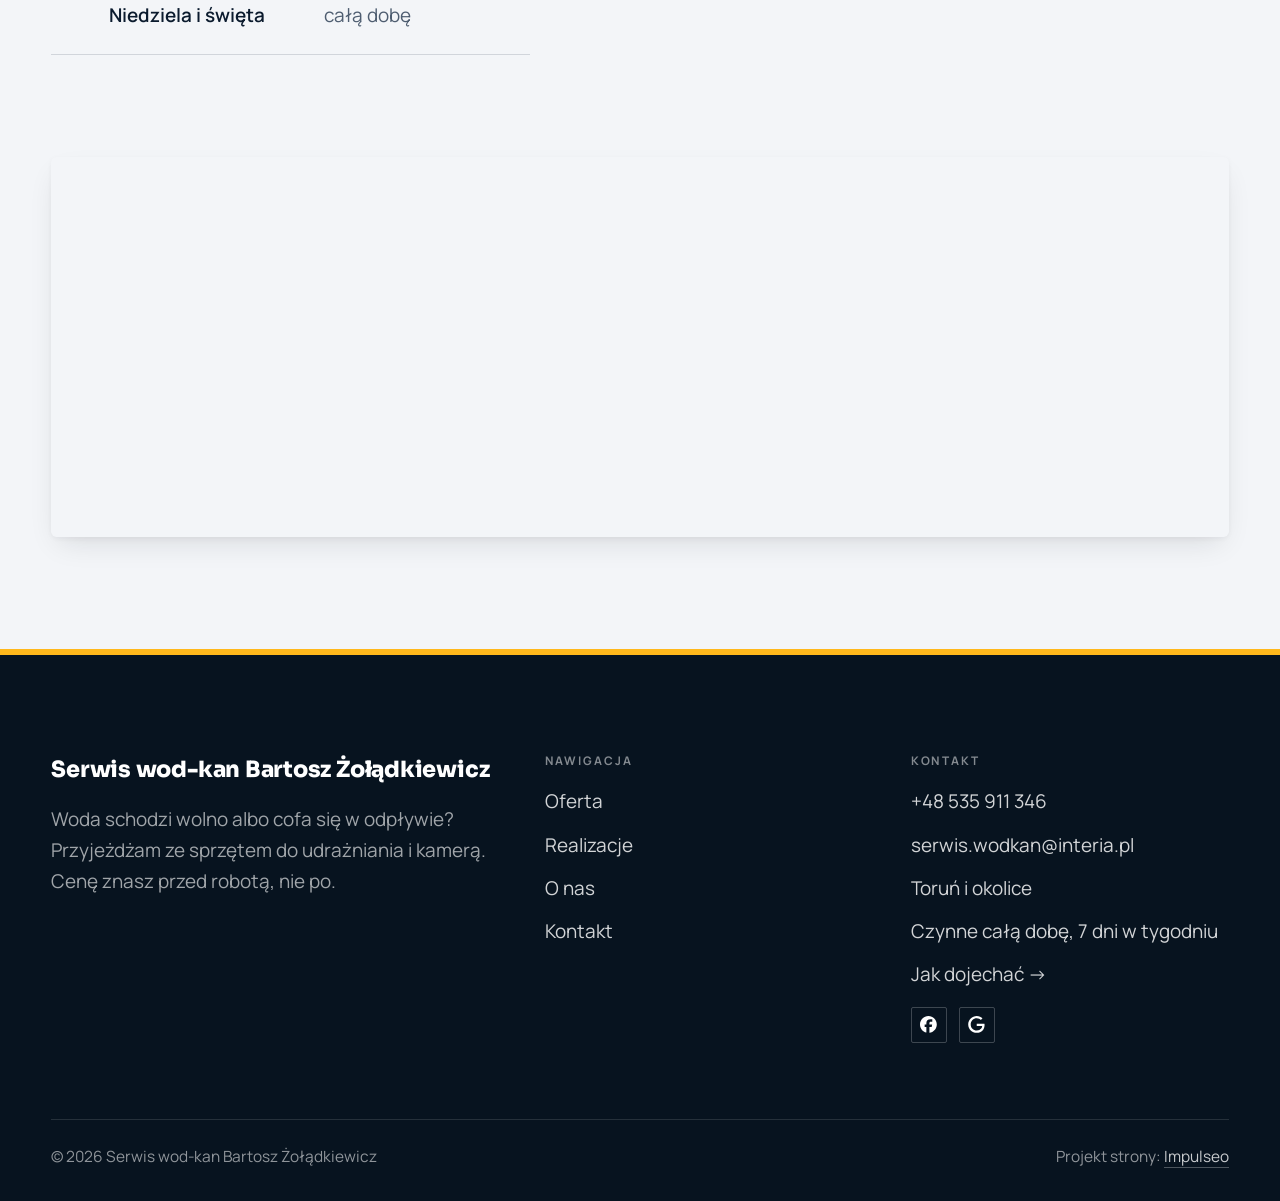
==== commit c865f49e: "[claude-edit][cmt:098942d2-7344-4cad-b1f3-f7dda0af77c3] zmiana czcionki: Sora (nagłówki) + Manrope (" ====
--- a/kontakt.html
+++ b/kontakt.html
@@ -19,7 +19,7 @@
 <meta name="twitter:card" content="summary_large_image">
 <link rel="preconnect" href="https://fonts.googleapis.com">
 <link rel="preconnect" href="https://fonts.gstatic.com" crossorigin>
-<link href="https://fonts.googleapis.com/css2?family=Barlow+Condensed:wght@600;700;800&family=Barlow:wght@400;500;600;700&display=swap" rel="stylesheet">
+<link href="https://fonts.googleapis.com/css2?family=Sora:wght@500;600;700;800&family=Manrope:wght@400;500;600;700;800&display=swap" rel="stylesheet">
 <link rel="stylesheet" href="assets/styles.css?v=p3t0922">
 </head>
 <body>
--- a/assets/styles.css
+++ b/assets/styles.css
@@ -2063,7 +2063,7 @@
 
 /* ============================================================
    PROJEKT 2 (22.09.2026, prośba Szymona „nowy projekt strony"): granat + żółć sygnałowa,
-   krój zwężony Barlow Condensed, ostre narożniki, pas „ostrzegawczy". Treść bez zmian.
+   krój Sora + Manrope (od 22.09, wcześniej Barlow Condensed), ostre narożniki, pas „ostrzegawczy". Treść bez zmian.
    ============================================================ */
 :root{
   --paper:#F3F5F8;
@@ -2081,8 +2081,8 @@
   --dark:#0B1B2E;
   --navy-2:#12294A;
   --r-sm:2px; --r-md:4px; --r-lg:6px;
-  --font-display:'Barlow Condensed','Arial Narrow',sans-serif;
-  --font-body:'Barlow','Inter',sans-serif;
+  --font-display:'Sora','Manrope',sans-serif;
+  --font-body:'Manrope','Inter',sans-serif;
   --pas:repeating-linear-gradient(-45deg,var(--accent) 0 14px,var(--ink) 14px 28px);
 }
 body{background:var(--paper);color:var(--ink)}
@@ -2218,3 +2218,35 @@
 footer .foot-brand .name{font-family:var(--font-display);text-transform:uppercase;letter-spacing:.05em}
 footer h4{color:var(--accent)}
 .sticky-call .sc-quote{background:var(--dark);color:#fff}
+
+/* ===== CZCIONKA: Sora (nagłówki) + Manrope (tekst) - 22.09.2026 =====
+   Krój szerszy niż Barlow Condensed, więc duże nagłówki idą zwykłą pisownią
+   (bez wersalików), z ciaśniejszym światłem; wersaliki zostają tylko na drobnych etykietach. */
+h1,h2,h3{letter-spacing:-.02em;line-height:1.08}
+h1,h2{text-transform:none}
+h2{font-size:clamp(1.9rem,1.4rem + 2vw,2.9rem)}
+.eyebrow{letter-spacing:.14em}
+.btn{letter-spacing:.04em;font-size:.92rem}
+.nav .brand .name,.nav.nav-solid .brand .name{letter-spacing:.02em}
+.nav .nav-links a:not(.btn-accent),.nav.nav-solid .nav-links a:not(.btn-accent){font-size:.9rem;letter-spacing:.02em;font-weight:600}
+.nav .nav-links a.btn-accent{font-size:.85rem}
+.hf-kicker{letter-spacing:.12em;font-size:.76rem}
+.hf-title{text-transform:none;letter-spacing:-.03em;line-height:1.04}
+@media(min-width:981px){.hf-title{font-size:clamp(2.5rem,1.4rem + 2.6vw,3.8rem)}}
+@media(max-width:980px){.hf-title{font-size:clamp(2rem,1.4rem + 2.8vw,2.8rem)}}
+.fp-row li{letter-spacing:.06em;font-size:clamp(.78rem,1.2vw,.9rem)}
+.gateway .g-ttl{text-transform:none;letter-spacing:-.01em}
+.awaria h3{text-transform:none;letter-spacing:-.02em;font-size:clamp(1.4rem,1rem + 1.4vw,2.1rem)}
+.zn-list h3,.proces-line h3{text-transform:none;letter-spacing:-.01em}
+.fu-name{text-transform:none;letter-spacing:-.01em;font-size:1.15rem}
+.svc-row h3{text-transform:none;font-size:clamp(1.4rem,1.1rem + .9vw,1.9rem)}
+.faq-item summary{text-transform:none;letter-spacing:-.01em;font-size:1.05rem}
+.obszar-list li{letter-spacing:.04em;font-size:.88rem}
+footer .foot-brand .name{text-transform:none;letter-spacing:-.01em}
+/* etykieta nad nagłówkiem podstrony: żółty klocek jak w hero (szerszy krój wchodził na jasny fragment zdjęcia) */
+.pagehead .eyebrow{background:var(--accent);color:var(--ink);padding:.35rem .7rem;text-shadow:none;margin-bottom:var(--space-4)}
+.pagehead .eyebrow::before{display:none}
+@media(max-width:560px){
+  .hf-kicker{letter-spacing:.06em;font-size:.7rem}
+  .hf-trust{font-size:.8rem}
+}
